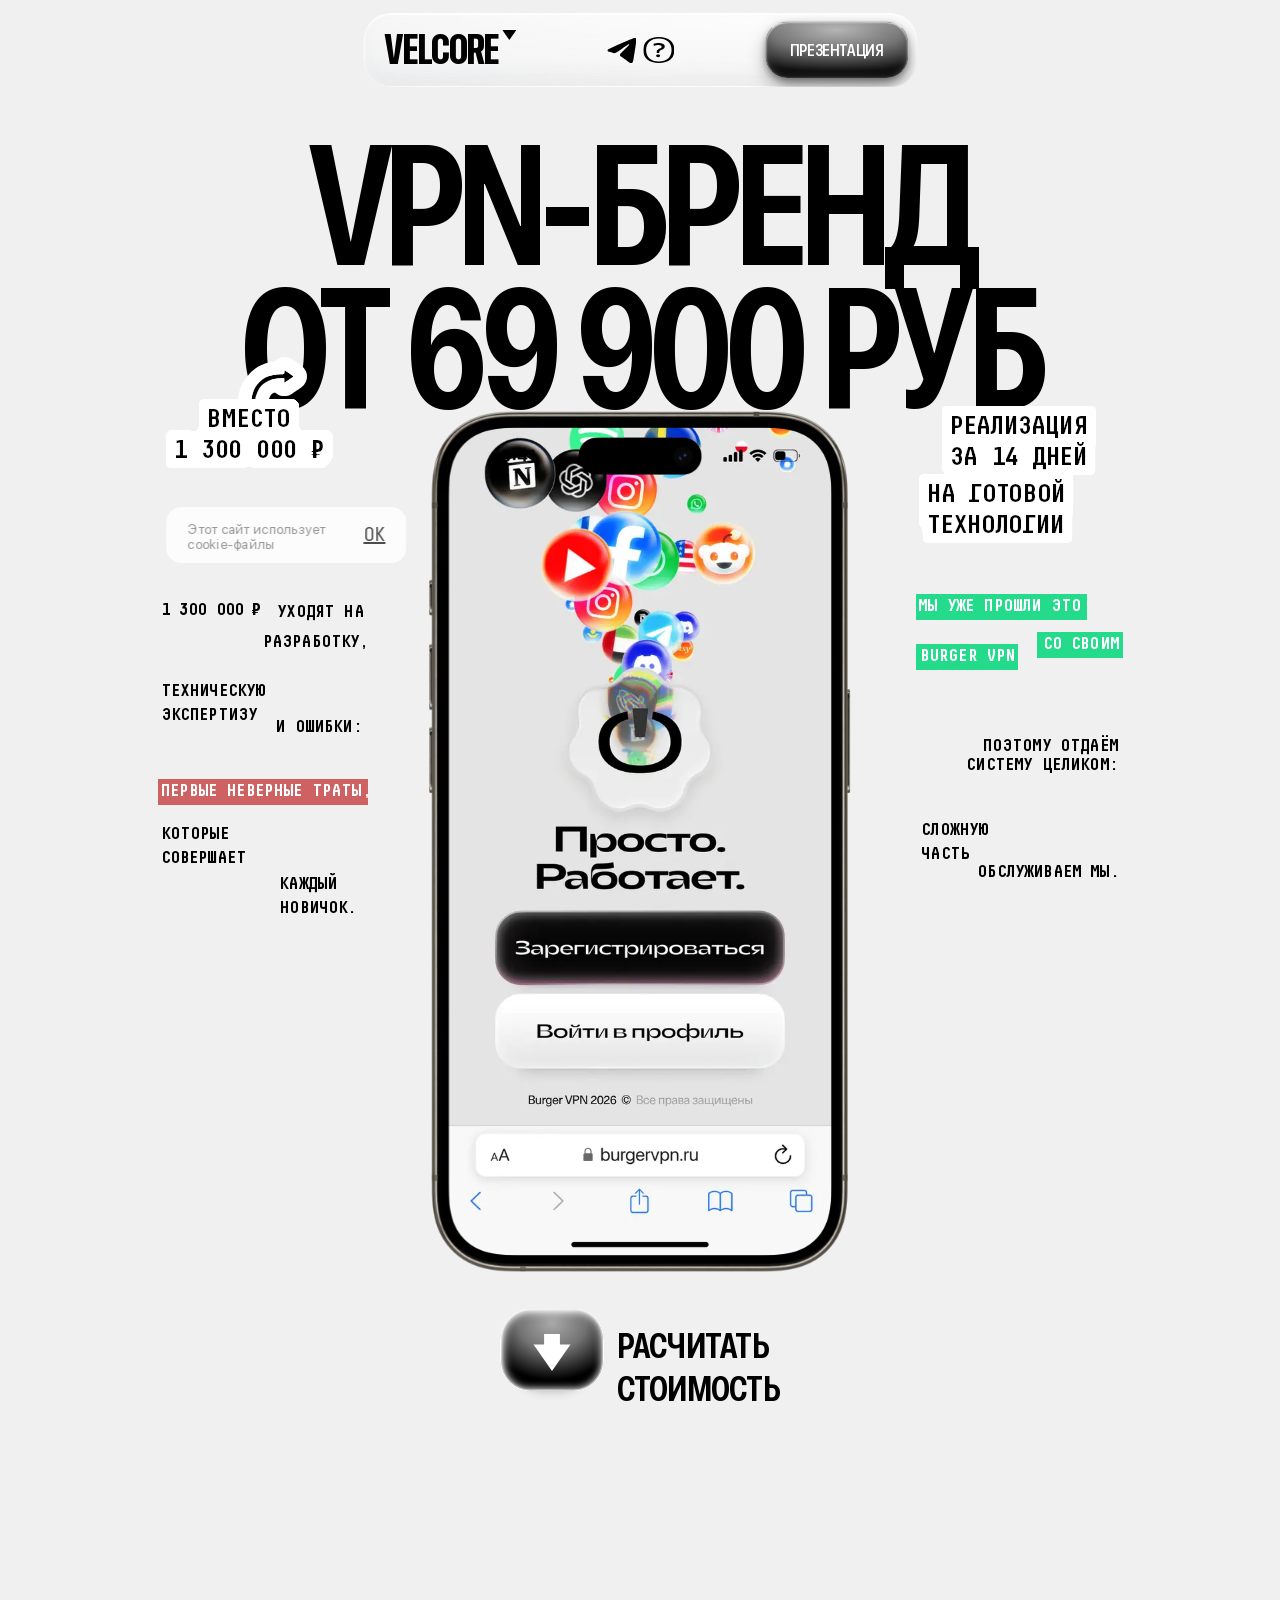
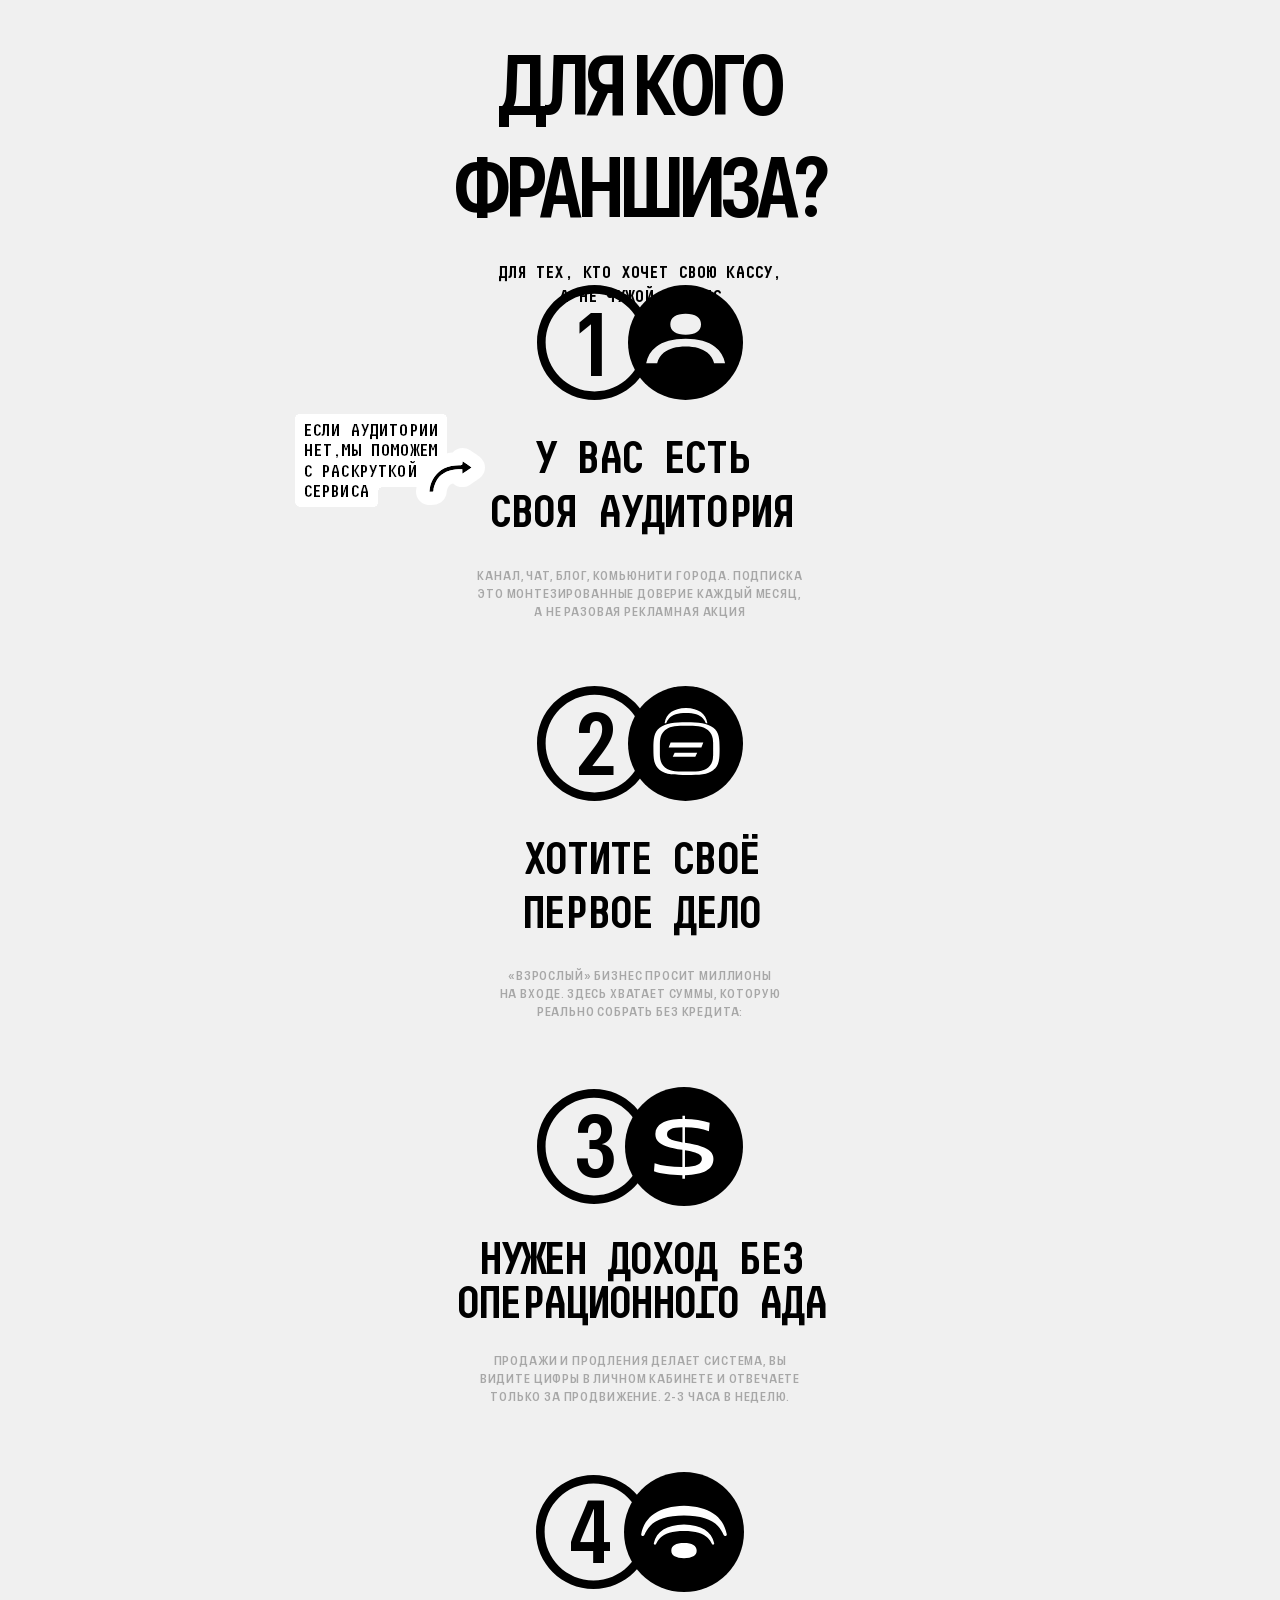
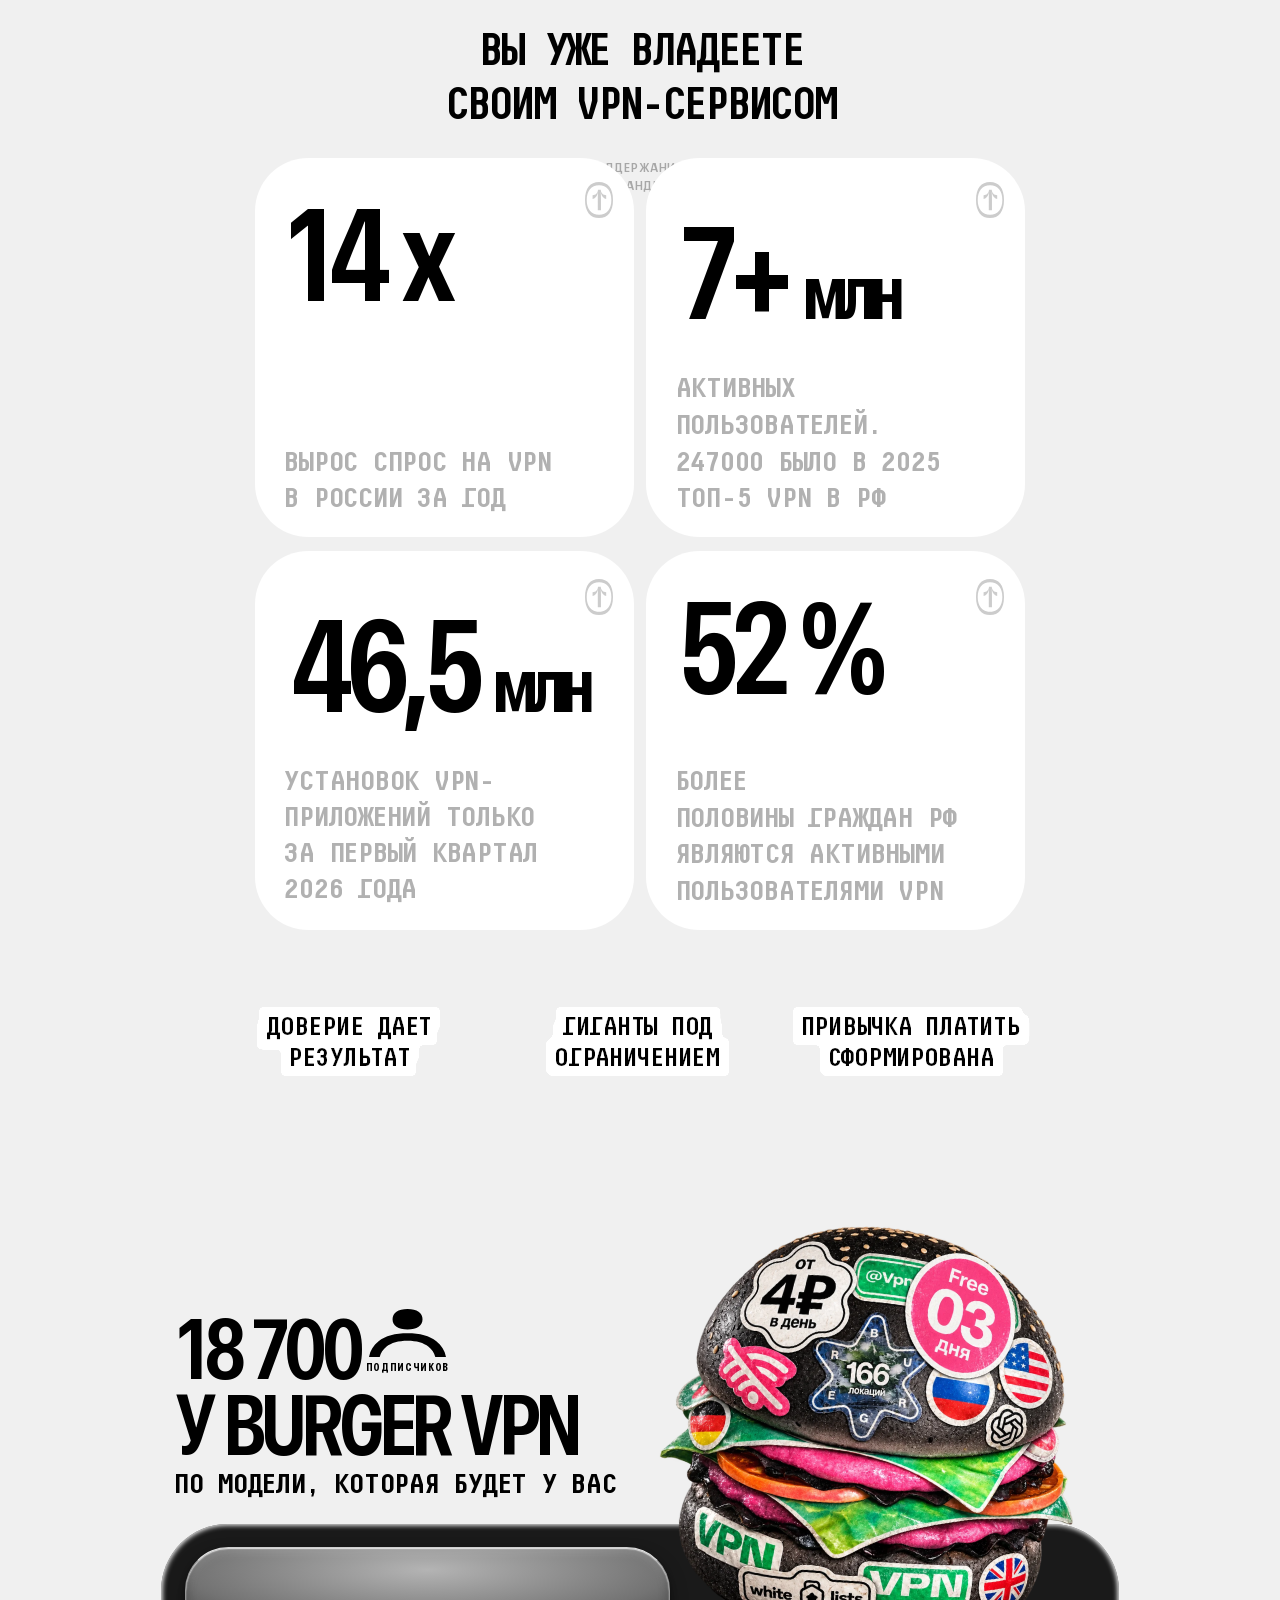
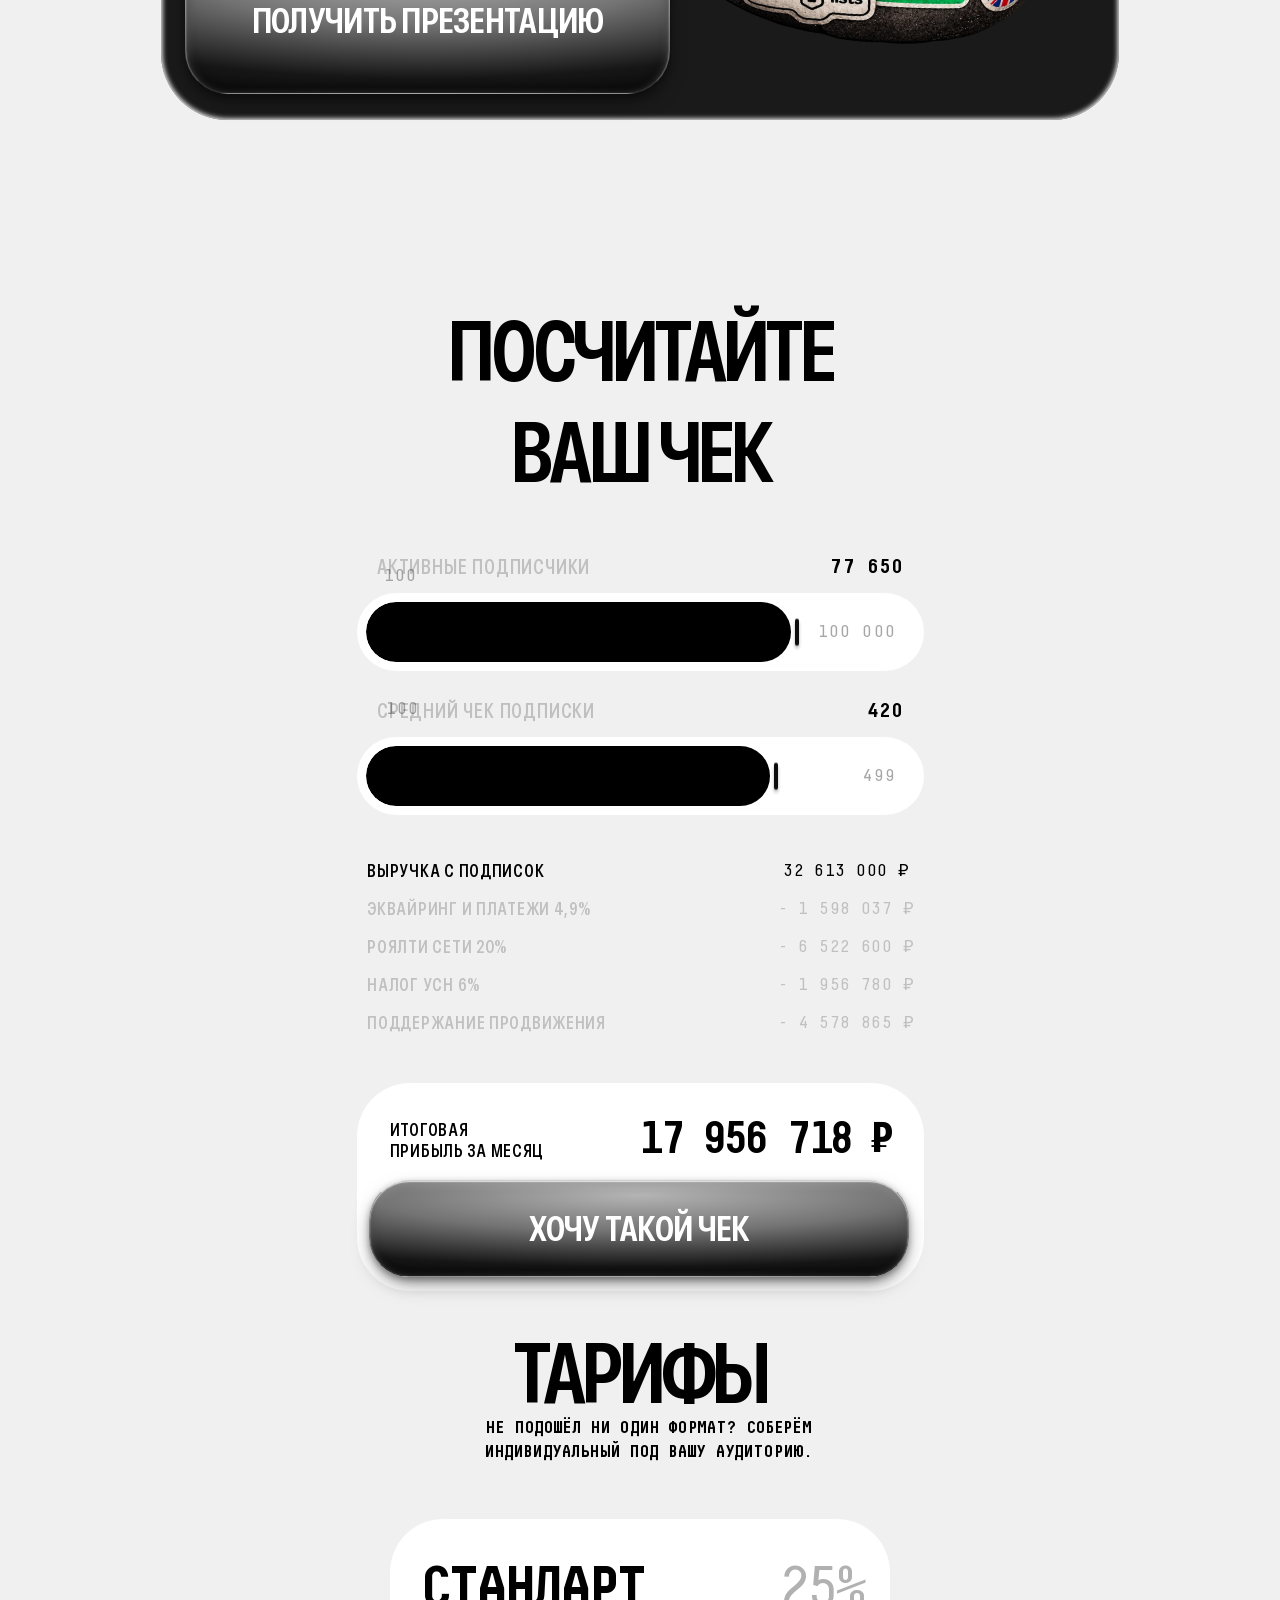
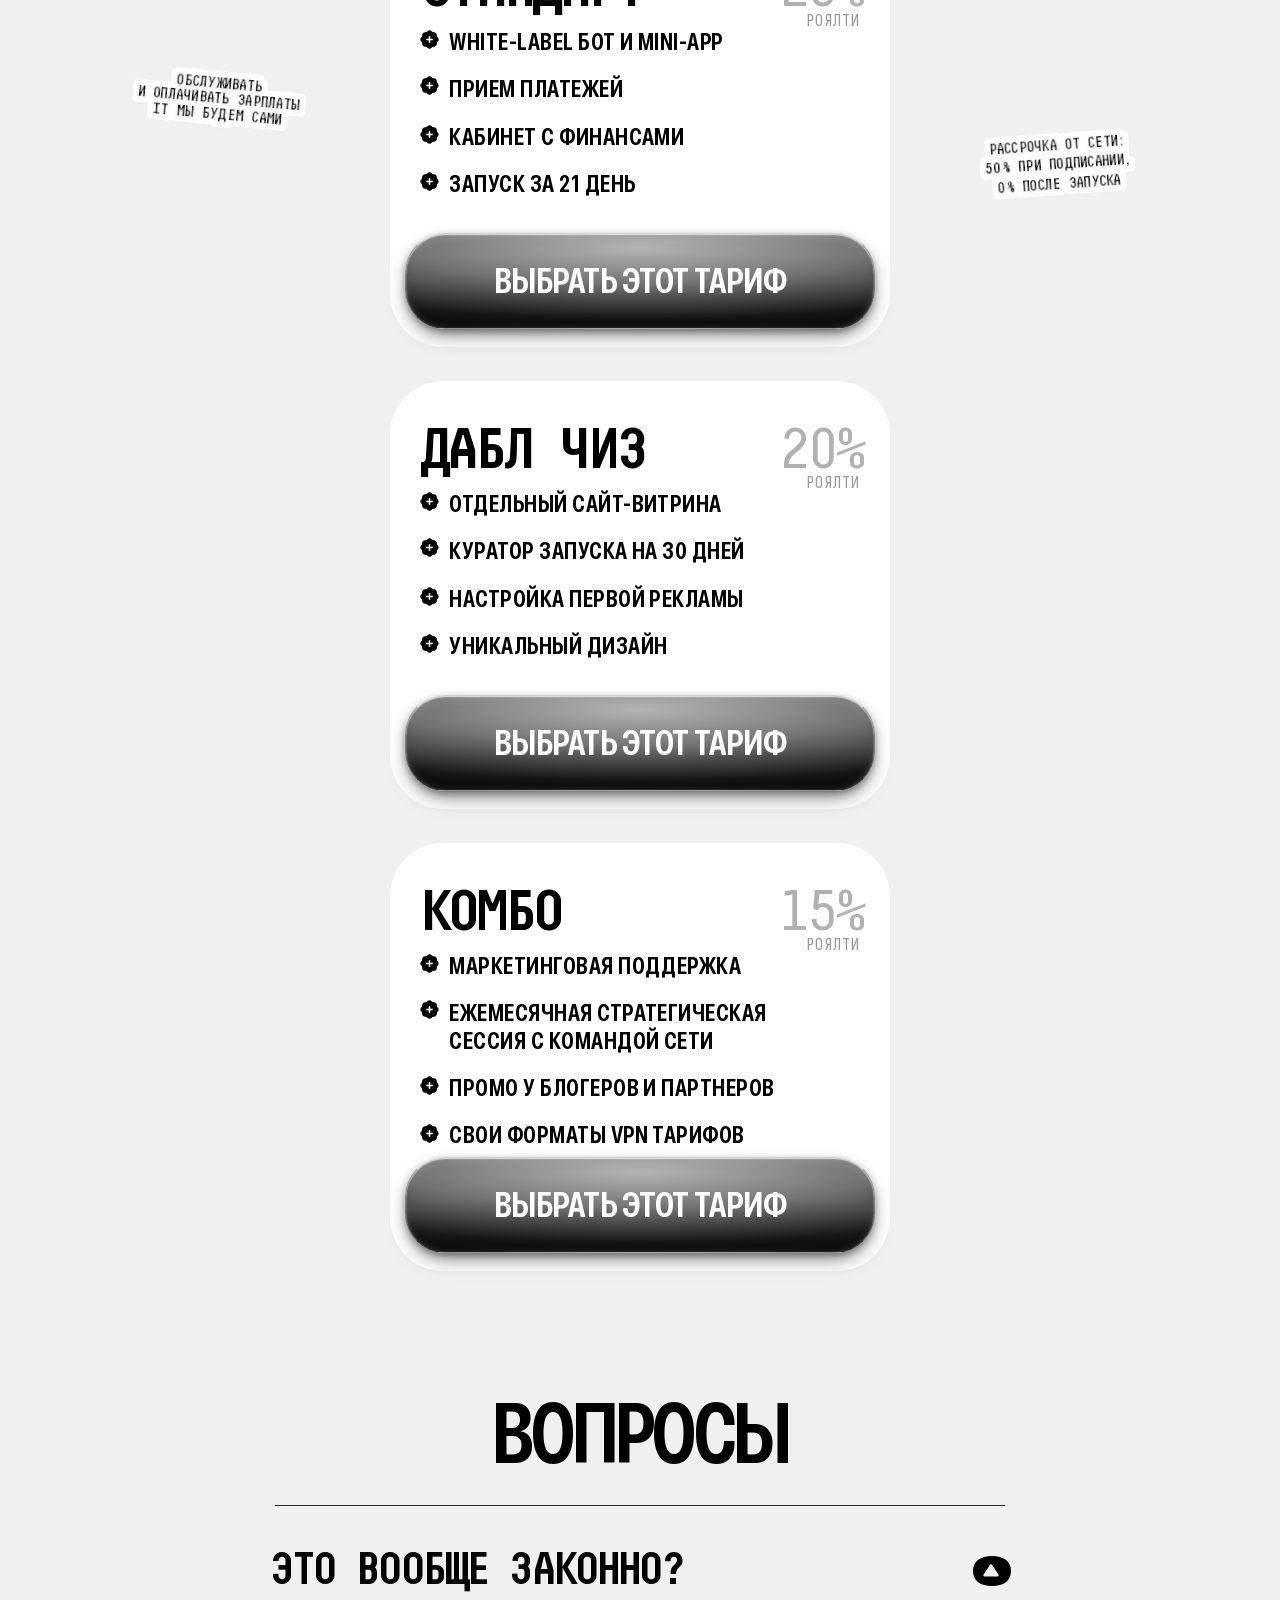
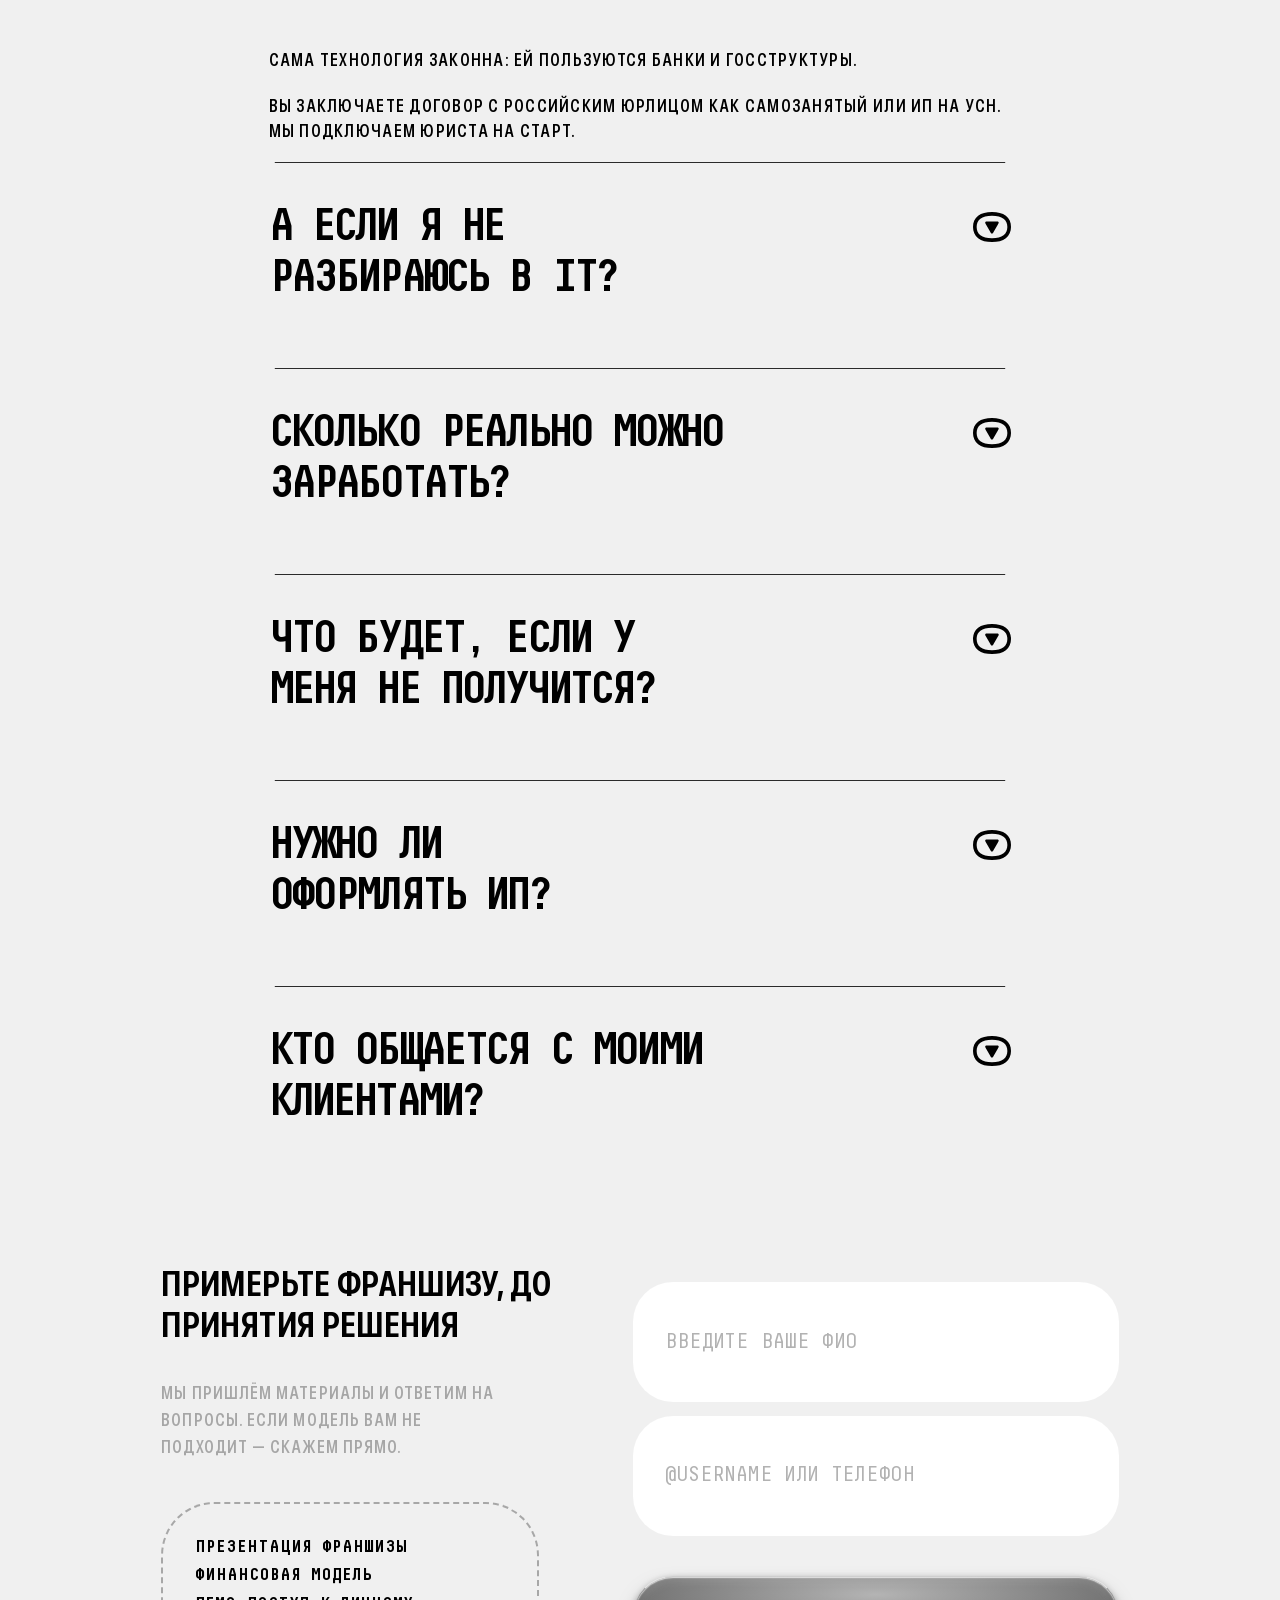
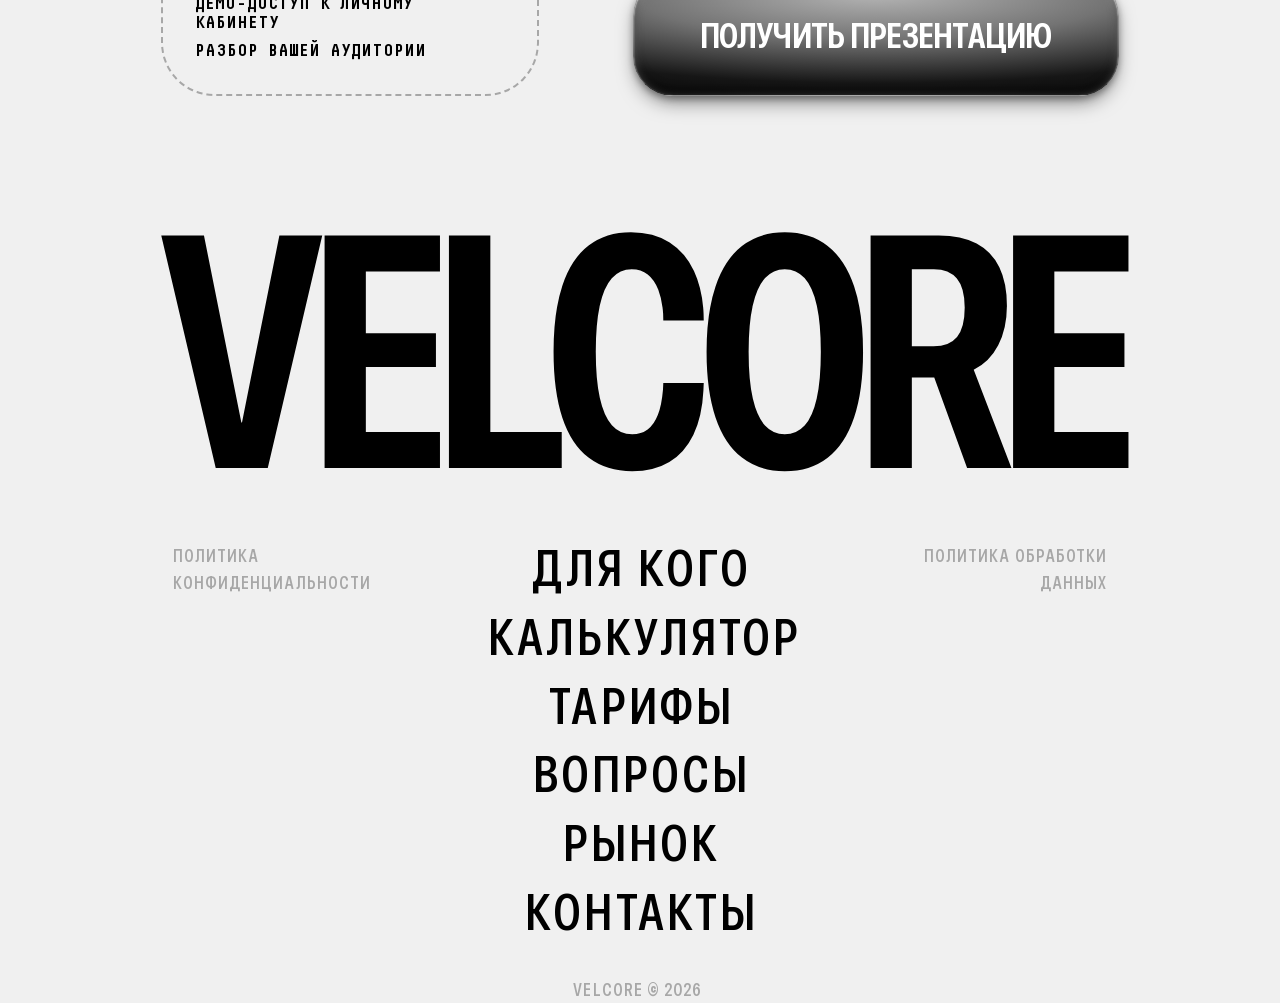
==== index.html @ 53a7eb15 "Fix text indentation and whitespace alignment across desktop and mobile FAQ answers" ====
<!DOCTYPE html>
<html lang="ru">

<head>
  <meta charset="UTF-8">
  <meta name="viewport" content="width=device-width, initial-scale=1.0">
  <script>
    (function () {
      function adjustViewport() {
        var w = window.screen.width;
        var meta = document.querySelector('meta[name="viewport"]');
        if (meta) {
          if (w < 768) {
            meta.setAttribute('content', 'width=440, user-scalable=no');
          } else {
            meta.setAttribute('content', 'width=device-width, initial-scale=1.0');
          }
        }
      }
      adjustViewport();
      window.addEventListener('orientationchange', adjustViewport);
    })();
  </script>
  <title>Velcore VPN — Франшиза готового VPN-бизнеса</title>
  <meta name="description"
    content="Запустите свой VPN-бренд за 14 дней от 69 900 руб. Готовая технология, бот, mini-app и поддержка.">

  <!-- Preload critical fonts for instant text display (no FOIT / layout shifts) -->
  <link rel="preload" href="font/DecimaMonoX-Bold.woff2" as="font" type="font/woff2" crossorigin>
  <link rel="preload" href="font/DecimaMonoX.woff2" as="font" type="font/woff2" crossorigin>
  <link rel="preload" href="font/SFPro-CondensedMedium.woff2" as="font" type="font/woff2" crossorigin>
  <link rel="preload" href="font/SFPro-CondensedBold.woff2" as="font" type="font/woff2" crossorigin>

  <!-- Preload hero animated mockup for instant render -->
  <link rel="preload" href="image/burger-vpn-mockup-mobile.webp" as="image" type="image/webp" media="(max-width: 768px)">
  <link rel="preload" href="image/burger-vpn-mockup.webp" as="image" type="image/webp" media="(min-width: 769px)">

  <link rel="stylesheet" href="css/style.css?v=14">
</head>

<body>
  <!-- SVG sticker outline filters for 20px / 12px rounded text outlines -->
  <svg width="0" height="0" style="position:absolute;width:0;height:0;overflow:hidden;pointer-events:none;"
    aria-hidden="true">
    <defs>
      <!-- Desktop 20px sticker outline -->
      <filter id="sticker-stroke-20" x="-50%" y="-50%" width="200%" height="200%">
        <feMorphology in="SourceAlpha" operator="dilate" radius="14" result="dilated" />
        <feGaussianBlur in="dilated" stdDeviation="4" result="blurred" />
        <feColorMatrix in="blurred" type="matrix" values="
          0 0 0 0 1
          0 0 0 0 1
          0 0 0 0 1
          0 0 0 40 -12" result="roundedWhite" />
        <feMerge>
          <feMergeNode in="roundedWhite" />
          <feMergeNode in="SourceGraphic" />
        </feMerge>
      </filter>
      <!-- Desktop 12px sticker outline (for installment/service texts) -->
      <filter id="sticker-stroke-12" x="-50%" y="-50%" width="200%" height="200%">
        <feMorphology in="SourceAlpha" operator="dilate" radius="8" result="dilated" />
        <feGaussianBlur in="dilated" stdDeviation="2.5" result="blurred" />
        <feColorMatrix in="blurred" type="matrix" values="
          0 0 0 0 1
          0 0 0 0 1
          0 0 0 0 1
          0 0 0 40 -12" result="roundedWhite" />
        <feMerge>
          <feMergeNode in="roundedWhite" />
          <feMergeNode in="SourceGraphic" />
        </feMerge>
      </filter>
      <!-- Mobile 5px sticker outline -->
      <filter id="sticker-stroke-mobile-sm" x="-50%" y="-50%" width="200%" height="200%">
        <feMorphology in="SourceAlpha" operator="dilate" radius="5" result="dilated" />
        <feGaussianBlur in="dilated" stdDeviation="1.5" result="blurred" />
        <feColorMatrix in="blurred" type="matrix" values="
          0 0 0 0 1
          0 0 0 0 1
          0 0 0 0 1
          0 0 0 40 -12" result="roundedWhite" />
        <feMerge>
          <feMergeNode in="roundedWhite" />
          <feMergeNode in="SourceGraphic" />
        </feMerge>
      </filter>
      <!-- Mobile 10px sticker outline -->
      <filter id="sticker-stroke-mobile-md" x="-50%" y="-50%" width="200%" height="200%">
        <feMorphology in="SourceAlpha" operator="dilate" radius="7" result="dilated" />
        <feGaussianBlur in="dilated" stdDeviation="2.2" result="blurred" />
        <feColorMatrix in="blurred" type="matrix" values="
          0 0 0 0 1
          0 0 0 0 1
          0 0 0 0 1
          0 0 0 40 -12" result="roundedWhite" />
        <feMerge>
          <feMergeNode in="roundedWhite" />
          <feMergeNode in="SourceGraphic" />
        </feMerge>
      </filter>
    </defs>
  </svg>

  <!-- ========================================================================= -->
  <!-- DESKTOP VIEWPORT (min-width: 769px)                                       -->
  <!-- ========================================================================= -->
  <div id="desktop-view" class="view-wrapper desktop-wrapper">
    <div class="scroll-container">
      <div id="0_1" class="Pixso-canvas-0_1">
        <div id="5_802" class="Pixso-frame-5_802">
          <div id="5_845" class="lead-section Pixso-group-5_845">
            <div id="5_798" class="lead-form-card Pixso-frame-5_798">
              <div id="5_797" class="Pixso-frame-5_797">
                <div class="frame-content-5_797">
                  <div id="5_794" class="Pixso-frame-5_794">
                    <div class="frame-content-5_794">
                      <p id="5_53" class="Pixso-paragraph-5_53">Примерьте франшизу, до принятия решения</p>
                      <p id="5_52" class="Pixso-paragraph-5_52">мы пришлём материалы и ответим на вопросы. если модель
                        вам не подходит — скажем прямо.</p>
                    </div>
                  </div>
                  <div id="5_796" class="stroke-wrapper-5_796">
                    <div class="Pixso-frame-5_796"></div>
                    <div class="stroke-5_796"></div>
                    <div class="Pixso-frame-5_796-content-layer">
                      <div class="frame-content-5_796">
                        <div id="5_795" class="Pixso-frame-5_795">
                          <div class="frame-content-5_795">
                            <p id="5_41" class="Pixso-paragraph-5_41">Презентация Франшизы</p>
                            <p id="5_42" class="Pixso-paragraph-5_42">Финансовая модель</p>
                            <p id="5_43" class="Pixso-paragraph-5_43">Демо-доступ к личному кабинету</p>
                            <p id="5_44" class="Pixso-paragraph-5_44">Разбор вашей аудитории</p>
                          </div>
                        </div>
                      </div>
                    </div>
                  </div>
                </div>
              </div>
              <div id="5_793" class="Pixso-frame-5_793">
                <div class="frame-content-5_793">
                  <div id="5_792" class="Pixso-frame-5_792">
                    <div class="frame-content-5_792">
                      <div id="5_790" class="form-input-container container-fio Pixso-frame-5_790">
                        <div class="frame-content-5_790">
                          <p id="5_51" class="Pixso-paragraph-5_51">Введите ваше ФИО</p>
                        </div>
                      </div>
                      <div id="5_791" class="form-input-container container-contact Pixso-frame-5_791">
                        <div class="frame-content-5_791">
                          <p id="5_50" class="Pixso-paragraph-5_50">@USERNAME ИЛИ ТЕЛЕФОН</p>
                        </div>
                      </div>
                    </div>
                  </div>
                  <div id="5_45" class="btn-lead-submit stroke-wrapper-5_45">
                    <div class="btn-primary Pixso-frame-5_45">
                      <div class="shadow-blend-unknown-4"></div>
                      <div class="shadow-blend-unknown-3"></div>
                      <div class="shadow-blend-unknown-2"></div>
                      <div class="shadow-blend-unknown-1"></div>
                      <div class="shadow-blend-unknown-0"></div>
                      <p id="5_46" class="btn-text Pixso-paragraph-5_46">Получить презентацию</p>
                    </div>
                    <div class="stroke-5_45"></div>
                  </div>
                </div>
              </div>
            </div>
          </div>
          <div id="5_846" class="site-footer Pixso-group-5_846">
            <div id="5_801" class="footer-content Pixso-frame-5_801">
              <div class="frame-content-5_801">
                <p id="5_65" class="Pixso-paragraph-5_65">Velcore</p>
                <div id="5_800" class="Pixso-frame-5_800">
                  <a href="privacy-policy.html" id="5_56" class="footer-policy-link Pixso-paragraph-5_56">Политика конфиденциальности</a>
                  <div id="5_799" class="Pixso-frame-5_799">
                    <div class="frame-content-5_799">
                      <p id="5_59" class="Pixso-paragraph-5_59">Для кого</p>
                      <p id="5_60" class="Pixso-paragraph-5_60">Калькулятор</p>
                      <p id="5_61" class="Pixso-paragraph-5_61">Тарифы</p>
                      <p id="5_62" class="Pixso-paragraph-5_62">Вопросы</p>
                      <p id="5_63" class="Pixso-paragraph-5_63">Рынок</p>
                      <p id="5_64" class="Pixso-paragraph-5_64">Контакты</p>
                    </div>
                  </div>
                  <a href="data-processing.html" id="5_57" class="footer-policy-link Pixso-paragraph-5_57">Политика обработки данных</a>
                </div>
                <p id="5_58" class="Pixso-paragraph-5_58">Velcore © 2026 </p>
              </div>
            </div>
          </div>
          <div id="5_835" class="hero-section Pixso-group-5_835">
            <div id="5_67" class="Pixso-group-5_67">
              <div id="5_68" class="Pixso-rectangle-5_68"></div>
              <div id="5_69" class="Pixso-group-5_69">
                <div id="5_71" class="Pixso-vector-5_71"></div>
              </div>
            </div>
            <div id="5_72" class="Pixso-rectangle-5_72"></div>
            <div id="5_73" class="hero-badge badge-price Pixso-text-5_73">
              <p id="5_73_0" class="Pixso-paragraph-5_73_0">
                <span id="5_73_0_1" class="Pixso-span-5_73_0_1">VPN-бренд</span>
              </p>
              <p id="5_73_1" class="Pixso-paragraph-5_73_1">
                <span id="5_73_1_1" class="Pixso-span-5_73_1_1">от 69 900 руб</span>
              </p>
            </div>
            <div id="5_74" class="hero-badge badge-timeline Pixso-text-5_74">
              <p id="5_74_0" class="Pixso-paragraph-5_74_0">
                <span id="5_74_0_1" class="Pixso-span-5_74_0_1">Реализация</span>
              </p>
              <p id="5_74_1" class="Pixso-paragraph-5_74_1">
                <span id="5_74_1_1" class="Pixso-span-5_74_1_1">за 14 дней</span>
              </p>
            </div>
            <div id="5_75" class="hero-badge badge-tech Pixso-text-5_75">
              <p id="5_75_0" class="Pixso-paragraph-5_75_0">
                <span id="5_75_0_1" class="Pixso-span-5_75_0_1">На готовой</span>
              </p>
              <p id="5_75_1" class="Pixso-paragraph-5_75_1">
                <span id="5_75_1_1" class="Pixso-span-5_75_1_1">технологии</span>
              </p>
            </div>
            <div id="5_79" class="btn-hero-scroll vector-wrapper-5_79">
              <div class="Pixso-vector-5_79"></div>
            </div>
            <div id="5_82" class="hero-calc-label Pixso-text-5_82">
              <p id="5_82_0" class="Pixso-paragraph-5_82_0">
                <span id="5_82_0_1" class="Pixso-span-5_82_0_1">Расчитать</span>
              </p>
              <p id="5_82_1" class="Pixso-paragraph-5_82_1">
                <span id="5_82_1_1" class="Pixso-span-5_82_1_1">стоимость</span>
              </p>
            </div>
            <p id="5_83" class="Pixso-paragraph-5_83">Уходят на</p>
            <p id="5_84" class="Pixso-paragraph-5_84">техническую экспертизу</p>
            <p id="5_85" class="Pixso-paragraph-5_85">сложную часть </p>
            <p id="5_86" class="Pixso-paragraph-5_86">обслуживаем мы.</p>
            <p id="5_87" class="Pixso-paragraph-5_87">и ошибки: </p>
            <div id="5_88" class="Pixso-text-5_88">
              <p id="5_88_0" class="Pixso-paragraph-5_88_0">
                <span id="5_88_0_1" class="Pixso-span-5_88_0_1">которые</span>
              </p>
              <p id="5_88_1" class="Pixso-paragraph-5_88_1">
                <span id="5_88_1_1" class="Pixso-span-5_88_1_1">совершает</span>
              </p>
            </div>
            <p id="5_89" class="Pixso-paragraph-5_89">каждый новичок.</p>
            <p id="5_90" class="Pixso-paragraph-5_90">1 300 000 ₽</p>
            <p id="5_91" class="Pixso-paragraph-5_91">поэтому отдаём систему целиком:</p>
            <p id="5_92" class="Pixso-paragraph-5_92">разработку,</p>
            <div id="5_93" class="Pixso-text-5_93">
              <p id="5_93_0" class="Pixso-paragraph-5_93_0">
                <span id="5_93_0_1" class="Pixso-span-5_93_0_1">Вместо </span>
              </p>
              <p id="5_93_1" class="Pixso-paragraph-5_93_1">
                <span id="5_93_1_1" class="Pixso-span-5_93_1_1">1 300 000 ₽</span>
              </p>
            </div>
            <div id="5_94" class="Pixso-vector-5_94"></div>
            <div id="5_768" class="Pixso-frame-5_768">
              <div class="frame-content-5_768">
                <p id="5_98" class="Pixso-paragraph-5_98">Мы уже прошли это</p>
              </div>
            </div>
            <div id="5_771" class="Pixso-frame-5_771">
              <div class="frame-content-5_771">
                <p id="5_99" class="Pixso-paragraph-5_99">со своим</p>
              </div>
            </div>
            <div id="5_769" class="Pixso-group-5_769">
              <div id="5_770" class="Pixso-frame-5_770">
                <div class="frame-content-5_770">
                  <p id="5_100" class="Pixso-paragraph-5_100">Burger VPN</p>
                </div>
              </div>
            </div>
            <div id="5_772" class="Pixso-frame-5_772">
              <div class="frame-content-5_772">
                <p id="5_102" class="Pixso-paragraph-5_102">первые неверные траты,</p>
              </div>
            </div>
            <div id="5_113" class="navbar desktop-navbar navbar-glass Pixso-group-5_113">
              <div id="5_114" class="navbar-glass-bg Pixso-rectangle-5_114">
                <div class="shadow-blend-5_114-0"></div>
              </div>
              <div id="5_115" class="navbar-menu Pixso-frame-5_115">
                <p id="5_116" class="navbar-link link-audience Pixso-paragraph-5_116">Для кого</p>
                <p id="5_117" class="navbar-link link-calculator Pixso-paragraph-5_117">Калькулятор</p>
                <p id="5_118" class="navbar-link link-tariffs Pixso-paragraph-5_118">Тарифы</p>
                <p id="5_119" class="navbar-link link-faq Pixso-paragraph-5_119">Вопросы</p>
                <p id="5_120" class="navbar-link link-market Pixso-paragraph-5_120">Рынок</p>
                <p id="5_121" class="navbar-link link-contacts Pixso-paragraph-5_121">Контакты</p>
              </div>
              <div id="5_122" class="navbar-brand-toggle Pixso-frame-5_122">
                <p id="5_123" class="navbar-brand-name Pixso-paragraph-5_123">Velcore</p>
                <div id="5_124" class="navbar-arrow-icon Pixso-vector-5_124"></div>
              </div>
              <div id="5_125" class="navbar-social-tg Pixso-vector-5_125"></div>
              <div id="5_126" class="navbar-help-icon Pixso-vector-5_126"></div>
              <div id="5_127" class="btn-navbar stroke-wrapper-5_127">
                <div class="btn-primary Pixso-frame-5_127">
                  <div class="shadow-blend-unknown-4"></div>
                  <div class="shadow-blend-unknown-3"></div>
                  <div class="shadow-blend-unknown-2"></div>
                  <div class="shadow-blend-unknown-1"></div>
                  <div class="shadow-blend-unknown-0"></div>
                  <p id="5_128" class="btn-text Pixso-paragraph-5_128">Презентация</p>
                </div>
                <div class="stroke-5_127"></div>
              </div>
            </div>
          </div>
          <div id="5_836" class="comparison-section Pixso-group-5_836">
            <div id="5_131" class="Pixso-frame-5_131">
              <div class="frame-content-5_131">
                <div id="5_132" class="Pixso-frame-5_132">
                  <div class="frame-content-5_132">
                    <div id="5_133" class="Pixso-group-5_133">
                      <div id="5_134" class="Pixso-group-5_134">
                        <p id="5_135" class="Pixso-paragraph-5_135">1</p>
                        <div id="5_136" class="Pixso-vector-5_136"></div>
                      </div>
                      <div id="5_137" class="Pixso-vector-5_137"></div>
                    </div>
                    <div id="5_140" class="Pixso-frame-5_140">
                      <div class="frame-content-5_140">
                        <div id="5_141" class="Pixso-text-5_141">
                          <p id="5_141_0" class="Pixso-paragraph-5_141_0">
                            <span id="5_141_0_1" class="Pixso-span-5_141_0_1">У вас есть</span>
                          </p>
                          <p id="5_141_1" class="Pixso-paragraph-5_141_1">
                            <span id="5_141_1_1" class="Pixso-span-5_141_1_1">своя аудитория</span>
                          </p>
                        </div>
                        <div id="5_142" class="Pixso-text-5_142">
                          <p id="5_142_0" class="Pixso-paragraph-5_142_0">
                            <span id="5_142_0_1" class="Pixso-span-5_142_0_1">Канал, чат, блог, комьюнити города.
                              Подписка это монтезированные доверие каждый месяц,</span>
                          </p>
                          <p id="5_142_1" class="Pixso-paragraph-5_142_1">
                            <span id="5_142_1_1" class="Pixso-span-5_142_1_1">а не разовая рекламная акция</span>
                          </p>
                        </div>
                      </div>
                    </div>
                  </div>
                </div>
                <div id="5_143" class="Pixso-frame-5_143">
                  <div class="frame-content-5_143">
                    <div id="5_144" class="Pixso-group-5_144">
                      <div id="5_145" class="Pixso-group-5_145">
                        <p id="5_146" class="Pixso-paragraph-5_146">2</p>
                        <div id="5_147" class="Pixso-vector-5_147"></div>
                      </div>
                      <div id="5_148" class="Pixso-vector-5_148"></div>
                    </div>
                    <div id="5_151" class="Pixso-frame-5_151">
                      <div class="frame-content-5_151">
                        <div id="5_152" class="Pixso-text-5_152">
                          <p id="5_152_0" class="Pixso-paragraph-5_152_0">
                            <span id="5_152_0_1" class="Pixso-span-5_152_0_1">Хотите своё</span>
                          </p>
                          <p id="5_152_1" class="Pixso-paragraph-5_152_1">
                            <span id="5_152_1_1" class="Pixso-span-5_152_1_1">первое дело</span>
                          </p>
                        </div>
                        <p id="5_153" class="Pixso-paragraph-5_153">«Взрослый» бизнес просит миллионы на входе. Здесь
                          хватает суммы, которую реально собрать без кредита:</p>
                      </div>
                    </div>
                  </div>
                </div>
                <div id="5_154" class="Pixso-frame-5_154">
                  <div class="frame-content-5_154">
                    <div id="5_155" class="Pixso-group-5_155">
                      <div id="5_156" class="Pixso-group-5_156">
                        <p id="5_157" class="Pixso-paragraph-5_157">3</p>
                        <div id="5_158" class="Pixso-vector-5_158"></div>
                      </div>
                      <div id="5_159" class="Pixso-vector-5_159"></div>
                    </div>
                    <div id="5_162" class="Pixso-frame-5_162">
                      <div class="frame-content-5_162">
                        <p id="5_163" class="Pixso-paragraph-5_163">Нужен доход без операционного ада</p>
                        <div id="5_164" class="Pixso-text-5_164">
                          <p id="5_164_0" class="Pixso-paragraph-5_164_0">
                            <span id="5_164_0_1" class="Pixso-span-5_164_0_1">Продажи и продления делает система,
                              вы</span>
                          </p>
                          <p id="5_164_1" class="Pixso-paragraph-5_164_1">
                            <span id="5_164_1_1" class="Pixso-span-5_164_1_1">видите цифры в личном кабинете и отвечаете
                              только за продвижение. 2-3 часа в неделю.</span>
                          </p>
                        </div>
                      </div>
                    </div>
                  </div>
                </div>
                <div id="5_165" class="Pixso-frame-5_165">
                  <div class="frame-content-5_165">
                    <div id="5_166" class="Pixso-group-5_166">
                      <div id="5_167" class="Pixso-group-5_167">
                        <p id="5_168" class="Pixso-paragraph-5_168">4</p>
                        <div id="5_169" class="Pixso-vector-5_169"></div>
                      </div>
                      <div id="5_170" class="Pixso-vector-5_170"></div>
                    </div>
                    <div id="5_173" class="Pixso-frame-5_173">
                      <div class="frame-content-5_173">
                        <div id="5_174" class="Pixso-text-5_174">
                          <p id="5_174_0" class="Pixso-paragraph-5_174_0">
                            <span id="5_174_0_1" class="Pixso-span-5_174_0_1">Вы уже владеете</span>
                          </p>
                          <p id="5_174_1" class="Pixso-paragraph-5_174_1">
                            <span id="5_174_1_1" class="Pixso-span-5_174_1_1">своим VPN-сервисом</span>
                          </p>
                        </div>
                        <div id="5_175" class="Pixso-text-5_175">
                          <p id="5_175_0" class="Pixso-paragraph-5_175_0">
                            <span id="5_175_0_1" class="Pixso-span-5_175_0_1">Но устали от поддержания
                              инраструктры</span>
                          </p>
                          <p id="5_175_1" class="Pixso-paragraph-5_175_1">
                            <span id="5_175_1_1" class="Pixso-span-5_175_1_1">внутри команды и сервиса</span>
                          </p>
                        </div>
                      </div>
                    </div>
                  </div>
                </div>
              </div>
            </div>
            <div id="5_176" class="Pixso-text-5_176">
              <p id="5_176_0" class="Pixso-paragraph-5_176_0">
                <span id="5_176_0_1" class="Pixso-span-5_176_0_1">Если аудитории </span>
              </p>
              <p id="5_176_1" class="Pixso-paragraph-5_176_1">
                <span id="5_176_1_1" class="Pixso-span-5_176_1_1">нет,мы поможем</span>
              </p>
              <p id="5_176_2" class="Pixso-paragraph-5_176_2">
                <span id="5_176_2_1" class="Pixso-span-5_176_2_1">с раскруткой</span>
              </p>
              <p id="5_176_3" class="Pixso-paragraph-5_176_3">
                <span id="5_176_3_1" class="Pixso-span-5_176_3_1">сервиса </span>
              </p>
            </div>
            <div id="5_177" class="Pixso-vector-5_177"></div>
            <div id="5_773" class="Pixso-frame-5_773">
              <div class="frame-content-5_773">
                <div id="5_179" class="Pixso-text-5_179">
                  <p id="5_179_0" class="Pixso-paragraph-5_179_0">
                    <span id="5_179_0_1" class="Pixso-span-5_179_0_1">Для кого</span>
                  </p>
                  <p id="5_179_1" class="Pixso-paragraph-5_179_1">
                    <span id="5_179_1_1" class="Pixso-span-5_179_1_1">Франшиза?</span>
                  </p>
                </div>
                <div id="5_178" class="Pixso-text-5_178">
                  <p id="5_178_0" class="Pixso-paragraph-5_178_0">
                    <span id="5_178_0_1" class="Pixso-span-5_178_0_1">Для тех, кто хочет свою кассу,</span>
                  </p>
                  <p id="5_178_1" class="Pixso-paragraph-5_178_1">
                    <span id="5_178_1_1" class="Pixso-span-5_178_1_1">а не чужой бизнес</span>
                  </p>
                </div>
              </div>
            </div>
          </div>
          <div id="5_837" class="audience-card card-audience-3 Pixso-group-5_837">
            <div id="5_181" class="Pixso-text-5_181">
              <p id="5_181_0" class="Pixso-paragraph-5_181_0">
                <span id="5_181_0_1" class="Pixso-span-5_181_0_1">Гиганты под</span>
              </p>
              <p id="5_181_1" class="Pixso-paragraph-5_181_1">
                <span id="5_181_1_1" class="Pixso-span-5_181_1_1">ограничением</span>
              </p>
            </div>
            <div id="5_182" class="Pixso-text-5_182">
              <p id="5_182_0" class="Pixso-paragraph-5_182_0">
                <span id="5_182_0_1" class="Pixso-span-5_182_0_1">Привычка платить</span>
              </p>
              <p id="5_182_1" class="Pixso-paragraph-5_182_1">
                <span id="5_182_1_1" class="Pixso-span-5_182_1_1">сформирована</span>
              </p>
            </div>
            <div id="5_183" class="Pixso-text-5_183">
              <p id="5_183_0" class="Pixso-paragraph-5_183_0">
                <span id="5_183_0_1" class="Pixso-span-5_183_0_1">Доверие дает</span>
              </p>
              <p id="5_183_1" class="Pixso-paragraph-5_183_1">
                <span id="5_183_1_1" class="Pixso-span-5_183_1_1">результат</span>
              </p>
            </div>
            <div id="5_184" class="Pixso-group-5_184">
              <div id="5_185" class="Pixso-rectangle-5_185"></div>
              <p id="5_186" class="Pixso-paragraph-5_186">52 %</p>
              <div id="5_187" class="Pixso-text-5_187">
                <p id="5_187_0" class="Pixso-paragraph-5_187_0">
                  <span id="5_187_0_1" class="Pixso-span-5_187_0_1">Более</span>
                </p>
                <p id="5_187_1" class="Pixso-paragraph-5_187_1">
                  <span id="5_187_1_1" class="Pixso-span-5_187_1_1">половины граждан РФ</span>
                </p>
                <p id="5_187_2" class="Pixso-paragraph-5_187_2">
                  <span id="5_187_2_1" class="Pixso-span-5_187_2_1">являются активными пользователями VPN</span>
                </p>
              </div>
              <div id="5_188" class="Pixso-vector-5_188"></div>
            </div>
            <div id="5_189" class="Pixso-group-5_189">
              <div id="5_190" class="Pixso-rectangle-5_190"></div>
              <div id="5_191" class="Pixso-text-5_191">
                <p id="5_191_0" class="Pixso-paragraph-5_191_0">
                  <span id="5_191_0_1" class="Pixso-span-5_191_0_1">46,5 </span><span id="5_191_0_2"
                    class="Pixso-span-5_191_0_2">млн</span>
                </p>
              </div>
              <p id="5_192" class="Pixso-paragraph-5_192">Установок VPN-приложений только за первый квартал 2026 года
              </p>
              <div id="5_193" class="Pixso-vector-5_193"></div>
            </div>
            <div id="5_194" class="Pixso-group-5_194">
              <div id="5_195" class="Pixso-rectangle-5_195"></div>
              <div id="5_196" class="Pixso-text-5_196">
                <p id="5_196_0" class="Pixso-paragraph-5_196_0">
                  <span id="5_196_0_1" class="Pixso-span-5_196_0_1">7+ </span><span id="5_196_0_2"
                    class="Pixso-span-5_196_0_2">млн</span>
                </p>
              </div>
              <div id="5_197" class="Pixso-text-5_197">
                <p id="5_197_0" class="Pixso-paragraph-5_197_0">
                  <span id="5_197_0_1" class="Pixso-span-5_197_0_1">Активных пользователей.</span>
                </p>
                <p id="5_197_1" class="Pixso-paragraph-5_197_1">
                  <span id="5_197_1_1" class="Pixso-span-5_197_1_1">247000 было в 2025 топ-5 VPN в РФ </span>
                </p>
              </div>
              <div id="5_198" class="Pixso-vector-5_198"></div>
            </div>
            <div id="5_199" class="Pixso-group-5_199">
              <div id="5_200" class="Pixso-rectangle-5_200"></div>
              <p id="5_201" class="Pixso-paragraph-5_201">14 х</p>
              <p id="5_202" class="Pixso-paragraph-5_202">вырос Спрос на VPN в России за год</p>
              <div id="5_203" class="Pixso-vector-5_203"></div>
            </div>
          </div>
          <div id="5_843" class="burger-showcase-section Pixso-group-5_843">
            <p id="5_206" class="Pixso-paragraph-5_206">18 700</p>
            <p id="5_207" class="Pixso-paragraph-5_207">у Burger VPN</p>
            <p id="5_208" class="Pixso-paragraph-5_208">По модели, которая будет у вас</p>
            <p id="5_209" class="Pixso-paragraph-5_209">подписчиков</p>
            <div id="5_774" class="Pixso-group-5_774">
              <div id="5_205" class="Pixso-rectangle-5_205">
                <div class="shadow-blend-5_205-0"></div>
              </div>
              <div id="5_211" class="btn-hero-pres stroke-wrapper-5_211">
                <div class="btn-primary Pixso-frame-5_211">
                  <div class="shadow-blend-unknown-4"></div>
                  <div class="shadow-blend-unknown-3"></div>
                  <div class="shadow-blend-unknown-2"></div>
                  <div class="shadow-blend-unknown-1"></div>
                  <div class="shadow-blend-unknown-0"></div>
                  <p id="5_212" class="btn-text Pixso-paragraph-5_212">Получить презентацию</p>
                </div>
                <div class="stroke-5_211"></div>
              </div>
              <div id="5_210" class="Pixso-rectangle-5_210"></div>
            </div>
            <div id="5_214" class="Pixso-vector-5_214"></div>
          </div>
          <div id="5_842" class="calc-section Pixso-group-5_842">
            <p id="5_238" class="Pixso-paragraph-5_238">100</p>
            <p id="5_242" class="Pixso-paragraph-5_242">100</p>
            <div id="5_789" class="calc-card-main Pixso-frame-5_789">
              <div class="frame-content-5_789">
                <div id="5_216" class="Pixso-text-5_216">
                  <p id="5_216_0" class="Pixso-paragraph-5_216_0">
                    <span id="5_216_0_1" class="Pixso-span-5_216_0_1">Посчитайте</span>
                  </p>
                  <p id="5_216_1" class="Pixso-paragraph-5_216_1">
                    <span id="5_216_1_1" class="Pixso-span-5_216_1_1">ваш чек</span>
                  </p>
                </div>
                <div id="5_785" class="tariff-card card-combo Pixso-frame-5_785">
                  <div class="frame-content-5_785">
                    <div id="5_783" class="Pixso-frame-5_783">
                      <div class="frame-content-5_783">
                        <div id="5_781" class="tariff-card card-double-cheese Pixso-frame-5_781">
                          <div class="frame-content-5_781">
                            <div id="5_775" class="Pixso-frame-5_775">
                              <div class="frame-content-5_775">
                                <p id="5_245" class="Pixso-paragraph-5_245">Активные подписчики</p>
                                <p id="5_246" class="Pixso-paragraph-5_246">77 650</p>
                              </div>
                            </div>
                            <div id="5_777" class="tariff-card card-standard Pixso-frame-5_777">
                              <div class="frame-content-5_777">
                                <div id="5_776" class="Pixso-frame-5_776">
                                  <div class="frame-content-5_776">
                                    <div id="5_239" class="calc-track slider-subscribers-track Pixso-frame-5_239">
                                      <div id="5_240" class="calc-fill slider-subscribers-fill Pixso-rectangle-5_240">
                                      </div>
                                      <div id="5_241" class="stroke-wrapper-5_241">
                                        <div class="Pixso-rectangle-5_241"></div>
                                        <div class="stroke-5_241"></div>
                                      </div>
                                    </div>
                                    <p id="5_243" class="Pixso-paragraph-5_243">100 000</p>
                                  </div>
                                </div>
                              </div>
                            </div>
                          </div>
                        </div>
                        <div id="5_782" class="Pixso-frame-5_782">
                          <div class="frame-content-5_782">
                            <div id="5_780" class="Pixso-frame-5_780">
                              <div class="frame-content-5_780">
                                <p id="5_247" class="Pixso-paragraph-5_247">Средний чек подписки</p>
                                <p id="5_248" class="Pixso-paragraph-5_248">420</p>
                              </div>
                            </div>
                            <div id="5_779" class="Pixso-frame-5_779">
                              <div class="frame-content-5_779">
                                <div id="5_778" class="Pixso-frame-5_778">
                                  <div id="5_235" class="calc-track slider-avgcheck-track Pixso-frame-5_235">
                                    <div id="5_236" class="calc-fill slider-avgcheck-fill Pixso-rectangle-5_236"></div>
                                    <div id="5_237" class="stroke-wrapper-5_237">
                                      <div class="Pixso-rectangle-5_237"></div>
                                      <div class="stroke-5_237"></div>
                                    </div>
                                  </div>
                                  <p id="5_244" class="Pixso-paragraph-5_244">499</p>
                                </div>
                              </div>
                            </div>
                          </div>
                        </div>
                      </div>
                    </div>
                    <div id="5_784" class="Pixso-frame-5_784">
                      <div class="frame-content-5_784">
                        <div id="5_221" class="Pixso-frame-5_221">
                          <div class="frame-content-5_221">
                            <p id="5_222" class="Pixso-paragraph-5_222">выручка с подписок</p>
                            <p id="5_223" class="Pixso-paragraph-5_223">Эквайринг и платежи 4,9%</p>
                            <p id="5_224" class="Pixso-paragraph-5_224">Роялти сети 20%</p>
                            <p id="5_225" class="Pixso-paragraph-5_225">Налог УСН 6%</p>
                            <p id="5_226" class="Pixso-paragraph-5_226">Поддержание продвижения</p>
                          </div>
                        </div>
                        <div id="5_227" class="Pixso-frame-5_227">
                          <p id="5_228" class="Pixso-paragraph-5_228">1 495 900 ₽</p>
                          <p id="5_229" class="Pixso-paragraph-5_229">- 73 255 ₽</p>
                          <p id="5_230" class="Pixso-paragraph-5_230">- 299 000 ₽</p>
                          <p id="5_231" class="Pixso-paragraph-5_231">- 89 700 ₽</p>
                          <p id="5_232" class="Pixso-paragraph-5_232">- 210 000 ₽</p>
                        </div>
                      </div>
                    </div>
                  </div>
                </div>
                <div id="5_788" class="faq-container Pixso-frame-5_788">
                  <div class="frame-content-5_788">
                    <div id="5_787" class="Pixso-frame-5_787">
                      <div class="frame-content-5_787">
                        <div id="5_786" class="Pixso-frame-5_786">
                          <div class="frame-content-5_786">
                            <div id="5_250" class="Pixso-text-5_250">
                              <p id="5_250_0" class="Pixso-paragraph-5_250_0">
                                <span id="5_250_0_1" class="Pixso-span-5_250_0_1">Итоговая</span>
                              </p>
                              <p id="5_250_1" class="Pixso-paragraph-5_250_1">
                                <span id="5_250_1_1" class="Pixso-span-5_250_1_1">прибыль за месяц</span>
                              </p>
                            </div>
                            <p id="5_249" class="Pixso-paragraph-5_249">115 226 ₽</p>
                          </div>
                        </div>
                        <div id="5_218" class="btn-calc-submit stroke-wrapper-5_218">
                          <div class="btn-primary Pixso-frame-5_218">
                            <div class="shadow-blend-unknown-4"></div>
                            <div class="shadow-blend-unknown-3"></div>
                            <div class="shadow-blend-unknown-2"></div>
                            <div class="shadow-blend-unknown-1"></div>
                            <div class="shadow-blend-unknown-0"></div>
                            <p id="5_219" class="btn-text Pixso-paragraph-5_219">Хочу такой чек</p>
                          </div>
                          <div class="stroke-5_218"></div>
                        </div>
                      </div>
                    </div>
                  </div>
                </div>
              </div>
            </div>
          </div>
          <div id="5_844" class="faq-section Pixso-group-5_844">
            <p id="5_406" class="Pixso-paragraph-5_406">Вопросы</p>
            <div id="5_395" class="faq-desktop-item Pixso-frame-5_395 active">
              <div class="frame-content-5_395">
                <div id="5_396" class="Pixso-frame-5_396">
                  <div class="frame-content-5_396">
                    <div id="5_397" class="Pixso-vector-5_397"></div>
                    <div id="5_398" class="faq-desktop-header Pixso-frame-5_398">
                      <p id="5_399" class="Pixso-paragraph-5_399">Это вообще законно?</p>
                      <div id="5_400" class="Pixso-vector-5_400"></div>
                    </div>
                  </div>
                </div>
                <div id="5_403" class="faq-answer-drawer Pixso-frame-5_403">
                  <p id="5_404" class="faq-answer-box Pixso-paragraph-5_404">Сама технология законна: ей пользуются банки и госструктуры.</p>
                  <div id="5_405" class="Pixso-text-5_405">
                    <p id="5_405_0" class="Pixso-paragraph-5_405_0">
                      <span id="5_405_0_1" class="Pixso-span-5_405_0_1">Вы заключаете договор с российским юрлицом как самозанятый или ИП на УСН. Мы подключаем юриста на старт.</span>
                    </p>
                  </div>
                </div>
              </div>
            </div>
            <div id="5_390" class="faq-desktop-item Pixso-frame-5_390">
              <div class="frame-content-5_390">
                <div id="5_391" class="Pixso-vector-5_391"></div>
                <div id="5_392" class="faq-desktop-header Pixso-frame-5_392">
                  <p id="5_393" class="Pixso-paragraph-5_393">А если я не разбираюсь в IT?</p>
                  <div id="5_394" class="Pixso-vector-5_394"></div>
                </div>
                <div class="faq-answer-drawer Pixso-frame-5_403">
                  <p class="faq-answer-box Pixso-paragraph-5_404">Вам не требуются технические знания.</p>
                  <div class="Pixso-text-5_405">
                    <p class="Pixso-paragraph-5_405_0">
                      <span class="Pixso-span-5_405_0_1">Протоколы VLESS/Shadowsocks, балансировку серверов, защиту от блокировок и постоянные обновления мобильных приложений полностью администрирует наш IT-отдел. Вы управляете только маркетингом.</span>
                    </p>
                  </div>
                </div>
              </div>
            </div>
            <div id="5_385" class="faq-desktop-item Pixso-frame-5_385">
              <div class="frame-content-5_385">
                <div id="5_386" class="Pixso-vector-5_386"></div>
                <div id="5_387" class="faq-desktop-header Pixso-frame-5_387">
                  <p id="5_388" class="Pixso-paragraph-5_388">Сколько реально можно заработать?</p>
                  <div id="5_389" class="Pixso-vector-5_389"></div>
                </div>
                <div class="faq-answer-drawer Pixso-frame-5_403">
                  <p class="faq-answer-box Pixso-paragraph-5_404">При 5 000 активных подписчиков чистая прибыль составляет от 800 000 ₽ в месяц.</p>
                  <div class="Pixso-text-5_405">
                    <p class="Pixso-paragraph-5_405_0">
                      <span class="Pixso-span-5_405_0_1">При среднем чеке 499 ₽ чистая прибыль франчайзи рассчитывается за вычетом всех комиссий, эквайринга и роялти. Всё зависит от объема и вовлеченности вашей аудитории.</span>
                    </p>
                  </div>
                </div>
              </div>
            </div>
            <div id="5_375" class="faq-desktop-item Pixso-frame-5_375">
              <div class="frame-content-5_375">
                <div id="5_376" class="Pixso-vector-5_376"></div>
                <div id="5_377" class="faq-desktop-header Pixso-frame-5_377">
                  <p id="5_378" class="Pixso-paragraph-5_378">Что будет, если у меня не получится?</p>
                  <div id="5_379" class="Pixso-vector-5_379"></div>
                </div>
                <div class="faq-answer-drawer Pixso-frame-5_403">
                  <p class="faq-answer-box Pixso-paragraph-5_404">Вы не несете капитальных затрат на закупку серверов и сложную разработку.</p>
                  <div class="Pixso-text-5_405">
                    <p class="Pixso-paragraph-5_405_0">
                      <span class="Pixso-span-5_405_0_1">Мы передаем вам проверенную бизнес-модель Burger VPN, даем готовые рекламные связки, проверенные креативы и выделенного куратора на этапе запуска.</span>
                    </p>
                  </div>
                </div>
              </div>
            </div>
            <div id="5_370" class="faq-desktop-item Pixso-frame-5_370">
              <div class="frame-content-5_370">
                <div id="5_371" class="Pixso-vector-5_371"></div>
                <div id="5_372" class="faq-desktop-header Pixso-frame-5_372">
                  <p id="5_373" class="Pixso-paragraph-5_373">Нужно ли оформлять ИП?</p>
                  <div id="5_374" class="Pixso-vector-5_374"></div>
                </div>
                <div class="faq-answer-drawer Pixso-frame-5_403">
                  <p class="faq-answer-box Pixso-paragraph-5_404">На этапе запуска достаточно зарегистрироваться в качестве самозанятого.</p>
                  <div class="Pixso-text-5_405">
                    <p class="Pixso-paragraph-5_405_0">
                      <span class="Pixso-span-5_405_0_1">При росте оборота свыше 2.4 млн ₽ в год вы сможете легко открыть ИП на УСН 6%. Наш штатный юрист бесплатно подготовит комплект договоров и поможет с настройкой.</span>
                    </p>
                  </div>
                </div>
              </div>
            </div>
            <div id="5_365" class="faq-desktop-item Pixso-frame-5_365">
              <div class="frame-content-5_365">
                <div id="5_366" class="Pixso-vector-5_366"></div>
                <div id="5_367" class="faq-desktop-header Pixso-frame-5_367">
                  <p id="5_368" class="Pixso-paragraph-5_368">Кто общается с моими клиентами?</p>
                  <div id="5_369" class="Pixso-vector-5_369"></div>
                </div>
                <div class="faq-answer-drawer Pixso-frame-5_403">
                  <p class="faq-answer-box Pixso-paragraph-5_404">Техническая поддержка первого уровня полностью автоматизирована через бота.</p>
                  <div class="Pixso-text-5_405">
                    <p class="Pixso-paragraph-5_405_0">
                      <span class="Pixso-span-5_405_0_1">Бот мгновенно отвечает на 95% частых вопросов (настройка профилей, ключи, продление подписки). Сложные технические инциденты и мониторинг серверов 24/7 ведет инженерная команда сети Velcore. Вам не нужно нанимать саппорт.</span>
                    </p>
                  </div>
                </div>
              </div>
            </div>
          </div>
          <div id="5_841" class="tariffs-section Pixso-group-5_841">
            <div id="4_117" class="Pixso-frame-4_117">
              <p id="4_118" class="Pixso-paragraph-4_118">Комбо</p>
              <div id="4_119" class="Pixso-frame-4_119">
                <div id="4_120" class="Pixso-frame-4_120">
                  <div id="4_121" class="Pixso-frame-4_121">
                    <div id="4_122" class="vector-wrapper-4_122">
                      <div id="4_122" class="Pixso-vector-4_122"></div>
                    </div>
                  </div>
                  <p id="4_125" class="Pixso-paragraph-4_125">Маркетинговая поддержка</p>
                </div>
                <div id="4_126" class="Pixso-frame-4_126">
                  <div id="4_127" class="Pixso-frame-4_127">
                    <div id="4_128" class="vector-wrapper-4_128">
                      <div id="4_128" class="Pixso-vector-4_128"></div>
                    </div>
                  </div>
                  <p id="4_131" class="Pixso-paragraph-4_131">Ежемесячная стратегическая сессия с командой сети</p>
                </div>
                <div id="4_132" class="Pixso-frame-4_132">
                  <div class="frame-content-4_132">
                    <div id="4_133" class="Pixso-frame-4_133">
                      <div id="4_134" class="vector-wrapper-4_134">
                        <div id="4_134" class="Pixso-vector-4_134"></div>
                      </div>
                    </div>
                    <p id="4_137" class="Pixso-paragraph-4_137">Промо у блогеров и партнеров</p>
                  </div>
                </div>
                <div id="4_138" class="Pixso-frame-4_138">
                  <div id="4_139" class="Pixso-frame-4_139">
                    <div id="4_140" class="vector-wrapper-4_140">
                      <div id="4_140" class="Pixso-vector-4_140"></div>
                    </div>
                  </div>
                  <p id="4_143" class="Pixso-paragraph-4_143">Свои форматы VPN тарифов</p>
                </div>
              </div>
              <div id="4_144" class="btn-tariff stroke-wrapper-4_144">
                <div class="btn-primary Pixso-frame-4_144">
                  <div class="shadow-blend-unknown-4"></div>
                  <div class="shadow-blend-unknown-3"></div>
                  <div class="shadow-blend-unknown-2"></div>
                  <div class="shadow-blend-unknown-1"></div>
                  <div class="shadow-blend-unknown-0"></div>
                  <p id="4_145" class="btn-text Pixso-paragraph-4_145">Выбрать этот тариф</p>
                </div>
                <div class="stroke-4_144"></div>
              </div>
              <p id="4_147" class="Pixso-paragraph-4_147">15%</p>
              <p id="4_148" class="Pixso-paragraph-4_148">Роялти</p>
            </div>
            <div id="4_149" class="Pixso-frame-4_149">
              <p id="4_150" class="Pixso-paragraph-4_150">Стандарт</p>
              <p id="4_151" class="Pixso-paragraph-4_151">25%</p>
              <div id="4_152" class="Pixso-frame-4_152">
                <div id="4_153" class="Pixso-frame-4_153">
                  <div id="4_154" class="Pixso-frame-4_154">
                    <div id="4_155" class="vector-wrapper-4_155">
                      <div id="4_155" class="Pixso-vector-4_155"></div>
                    </div>
                  </div>
                  <p id="4_158" class="Pixso-paragraph-4_158">White-label бот и mini-app</p>
                </div>
                <div id="4_159" class="Pixso-frame-4_159">
                  <div id="4_160" class="Pixso-frame-4_160">
                    <div id="4_161" class="vector-wrapper-4_161">
                      <div id="4_161" class="Pixso-vector-4_161"></div>
                    </div>
                  </div>
                  <p id="4_164" class="Pixso-paragraph-4_164">Прием платежей</p>
                </div>
                <div id="4_165" class="Pixso-frame-4_165">
                  <div class="frame-content-4_165">
                    <div id="4_166" class="Pixso-frame-4_166">
                      <div id="4_167" class="vector-wrapper-4_167">
                        <div id="4_167" class="Pixso-vector-4_167"></div>
                      </div>
                    </div>
                    <p id="4_170" class="Pixso-paragraph-4_170">Кабинет с финансами</p>
                  </div>
                </div>
                <div id="4_171" class="Pixso-frame-4_171">
                  <div id="4_172" class="Pixso-frame-4_172">
                    <div id="4_173" class="vector-wrapper-4_173">
                      <div id="4_173" class="Pixso-vector-4_173"></div>
                    </div>
                  </div>
                  <p id="4_176" class="Pixso-paragraph-4_176">Запуск за 21 день</p>
                </div>
              </div>
              <div id="4_177" class="btn-tariff stroke-wrapper-4_177">
                <div class="btn-primary Pixso-frame-4_177">
                  <div class="shadow-blend-unknown-4"></div>
                  <div class="shadow-blend-unknown-3"></div>
                  <div class="shadow-blend-unknown-2"></div>
                  <div class="shadow-blend-unknown-1"></div>
                  <div class="shadow-blend-unknown-0"></div>
                  <p id="4_178" class="btn-text Pixso-paragraph-4_178">Выбрать этот тариф</p>
                </div>
                <div class="stroke-4_177"></div>
              </div>
              <p id="4_180" class="Pixso-paragraph-4_180">Роялти</p>
            </div>
            <div id="4_181" class="Pixso-frame-4_181">
              <p id="4_182" class="Pixso-paragraph-4_182">Дабл ЧИз</p>
              <div id="4_183" class="Pixso-frame-4_183">
                <div id="4_184" class="Pixso-frame-4_184">
                  <div id="4_185" class="Pixso-frame-4_185">
                    <div id="4_186" class="vector-wrapper-4_186">
                      <div id="4_186" class="Pixso-vector-4_186"></div>
                    </div>
                  </div>
                  <p id="4_189" class="Pixso-paragraph-4_189">Отдельный сайт-витрина</p>
                </div>
                <div id="4_190" class="Pixso-frame-4_190">
                  <div id="4_191" class="Pixso-frame-4_191">
                    <div id="4_192" class="vector-wrapper-4_192">
                      <div id="4_192" class="Pixso-vector-4_192"></div>
                    </div>
                  </div>
                  <p id="4_195" class="Pixso-paragraph-4_195">Куратор запуска на 30 дней</p>
                </div>
                <div id="4_196" class="Pixso-frame-4_196">
                  <div class="frame-content-4_196">
                    <div id="4_197" class="Pixso-frame-4_197">
                      <div id="4_198" class="vector-wrapper-4_198">
                        <div id="4_198" class="Pixso-vector-4_198"></div>
                      </div>
                    </div>
                    <p id="4_201" class="Pixso-paragraph-4_201">Настройка первой рекламы</p>
                  </div>
                </div>
                <div id="4_202" class="Pixso-frame-4_202">
                  <div id="4_203" class="Pixso-frame-4_203">
                    <div id="4_204" class="vector-wrapper-4_204">
                      <div id="4_204" class="Pixso-vector-4_204"></div>
                    </div>
                  </div>
                  <p id="4_207" class="Pixso-paragraph-4_207">Уникальный дизайн</p>
                </div>
              </div>
              <div id="4_208" class="btn-tariff stroke-wrapper-4_208">
                <div class="btn-primary Pixso-frame-4_208">
                  <div class="shadow-blend-unknown-4"></div>
                  <div class="shadow-blend-unknown-3"></div>
                  <div class="shadow-blend-unknown-2"></div>
                  <div class="shadow-blend-unknown-1"></div>
                  <div class="shadow-blend-unknown-0"></div>
                  <p id="4_209" class="btn-text Pixso-paragraph-4_209">Выбрать этот тариф</p>
                </div>
                <div class="stroke-4_208"></div>
              </div>
              <p id="4_211" class="Pixso-paragraph-4_211">20%</p>
              <p id="4_212" class="Pixso-paragraph-4_212">Роялти</p>
            </div>
            <p id="4_213" class="Pixso-paragraph-4_213">Тарифы</p>
            <div id="4_214" class="Pixso-text-4_214">
              <p id="4_214_0" class="Pixso-paragraph-4_214_0">
                <span id="4_214_0_1" class="Pixso-span-4_214_0_1">Не подошёл ни один формат? Соберём</span>
              </p>
              <p id="4_214_1" class="Pixso-paragraph-4_214_1">
                <span id="4_214_1_1" class="Pixso-span-4_214_1_1">индивидуальный под вашу аудиторию.</span>
              </p>
            </div>
            <div id="4_215" class="Pixso-text-4_215">
              <p id="4_215_0" class="Pixso-paragraph-4_215_0">
                <span id="4_215_0_1" class="Pixso-span-4_215_0_1">Рассрочка от сети:</span>
              </p>
              <p id="4_215_1" class="Pixso-paragraph-4_215_1">
                <span id="4_215_1_1" class="Pixso-span-4_215_1_1">50% при подписании, </span>
              </p>
              <p id="4_215_2" class="Pixso-paragraph-4_215_2">
                <span id="4_215_2_1" class="Pixso-span-4_215_2_1">0% после запуска</span>
              </p>
            </div>
            <div id="4_216" class="Pixso-text-4_216">
              <p id="4_216_0" class="Pixso-paragraph-4_216_0">
                <span id="4_216_0_1" class="Pixso-span-4_216_0_1">Обслуживать</span>
              </p>
              <p id="4_216_1" class="Pixso-paragraph-4_216_1">
                <span id="4_216_1_1" class="Pixso-span-4_216_1_1">и оплачивать зарплаты</span>
              </p>
              <p id="4_216_2" class="Pixso-paragraph-4_216_2">
                <span id="4_216_2_1" class="Pixso-span-4_216_2_1">IT мы будем сами</span>
              </p>
            </div>
          </div>
          <div id="12_1" class="cookie-banner Pixso-frame-12_1">
            <div id="12_2" class="Pixso-text-12_2">
              <p id="12_2_0" class="Pixso-paragraph-12_2_0">
                <span id="12_2_0_1" class="Pixso-span-12_2_0_1">Этот сайт использует</span>
              </p>
              <p id="12_2_1" class="Pixso-paragraph-12_2_1">
                <span id="12_2_1_1" class="Pixso-span-12_2_1_1">cookie-файлы</span>
              </p>
            </div>
            <p id="12_3" class="cookie-btn Pixso-paragraph-12_3">ОК</p>
          </div>
        </div>
      </div>
    </div>
  </div>

  <!-- ========================================================================= -->
  <!-- MOBILE VIEWPORT (max-width: 768px)                                        -->
  <!-- ========================================================================= -->
  <div id="mobile-view" class="view-wrapper mobile-wrapper">
    <div class="scroll-container">
      <div id="0_1_mob" class="Pixso-canvas-0_1">
        <div id="4_221" class="Pixso-frame-4_221">
          <div id="5_854" class="hero-section Pixso-group-5_854">
            <div id="5_408" class="hero-badge badge-price Pixso-text-5_408">
              <p id="5_408_0" class="Pixso-paragraph-5_408_0">
                <span id="5_408_0_1" class="Pixso-span-5_408_0_1">VPN-бренд</span>
              </p>
              <p id="5_408_1" class="Pixso-paragraph-5_408_1">
                <span id="5_408_1_1" class="Pixso-span-5_408_1_1">от 69 900 руб</span>
              </p>
            </div>
            <div id="5_409" class="Pixso-group-5_409">
              <div id="5_410" class="Pixso-rectangle-5_410"></div>
              <div id="5_411" class="Pixso-group-5_411">
                <div id="5_413" class="Pixso-vector-5_413"></div>
              </div>
            </div>
            <div id="5_414" class="btn-hero-scroll stroke-wrapper-5_414">
              <div class="btn-primary Pixso-frame-5_414">
                <div class="shadow-blend-unknown-4"></div>
                <div class="shadow-blend-unknown-3"></div>
                <div class="shadow-blend-unknown-2"></div>
                <div class="shadow-blend-unknown-1"></div>
                <div class="shadow-blend-unknown-0"></div>
                <div id="5_415" class="Pixso-vector-5_415"></div>
                <div id="5_416" class="Pixso-rectangle-5_416">
                  <div class="shadow-blend-5_416-0"></div>
                </div>
              </div>
              <div class="stroke-5_414"></div>
            </div>
            <div id="5_417" class="Pixso-text-5_417">
              <p id="5_417_0" class="Pixso-paragraph-5_417_0">
                <span id="5_417_0_1" class="Pixso-span-5_417_0_1">Расчитать</span>
              </p>
              <p id="5_417_1" class="Pixso-paragraph-5_417_1">
                <span id="5_417_1_1" class="Pixso-span-5_417_1_1">стоимость</span>
              </p>
            </div>
            <div id="5_418" class="Pixso-text-5_418">
              <p id="5_418_0" class="Pixso-paragraph-5_418_0">
                <span id="5_418_0_1" class="Pixso-span-5_418_0_1">Вместо</span>
              </p>
              <p id="5_418_1" class="Pixso-paragraph-5_418_1">
                <span id="5_418_1_1" class="Pixso-span-5_418_1_1">1 300 000 ₽</span>
              </p>
            </div>
            <div id="5_419" class="Pixso-vector-5_419"></div>
            <div id="5_420" class="cookie-banner Pixso-frame-5_420">
              <div id="5_421" class="Pixso-text-5_421">
                <p id="5_421_0" class="Pixso-paragraph-5_421_0">
                  <span id="5_421_0_1" class="Pixso-span-5_421_0_1">Этот сайт использует</span>
                </p>
                <p id="5_421_1" class="Pixso-paragraph-5_421_1">
                  <span id="5_421_1_1" class="Pixso-span-5_421_1_1">cookie-файлы</span>
                </p>
              </div>
              <p id="5_422" class="cookie-btn Pixso-paragraph-5_422">ОК</p>
            </div>
            <p id="5_423" class="Pixso-paragraph-5_423">Уходят на</p>
            <p id="5_424" class="Pixso-paragraph-5_424">Разработку</p>
            <p id="5_425" class="Pixso-paragraph-5_425">техническую экспертизу</p>
            <p id="5_426" class="Pixso-paragraph-5_426">и ошибки: </p>
            <p id="5_427" class="Pixso-paragraph-5_427">которые</p>
            <p id="5_428" class="Pixso-paragraph-5_428">совершает</p>
            <div id="5_429" class="Pixso-text-5_429">
              <p id="5_429_0" class="Pixso-paragraph-5_429_0">
                <span id="5_429_0_1" class="Pixso-span-5_429_0_1">каждый</span>
              </p>
              <p id="5_429_1" class="Pixso-paragraph-5_429_1">
                <span id="5_429_1_1" class="Pixso-span-5_429_1_1">новичок.</span>
              </p>
            </div>
            <p id="5_430" class="Pixso-paragraph-5_430">1 300 000 ₽</p>
            <div id="5_812" class="comparison-card card-wasted-cost Pixso-frame-5_812">
              <div class="frame-content-5_812">
                <div id="5_811" class="Pixso-group-5_811">
                  <div id="5_434" class="Pixso-rectangle-5_434"></div>
                  <div id="5_435" class="Pixso-rectangle-5_435"></div>
                </div>
                <div id="5_436" class="Pixso-text-5_436">
                  <p id="5_436_0" class="Pixso-paragraph-5_436_0">
                    <span id="5_436_0_1" class="Pixso-span-5_436_0_1">первые</span>
                  </p>
                  <p id="5_436_1" class="Pixso-paragraph-5_436_1">
                    <span id="5_436_1_1" class="Pixso-span-5_436_1_1">неверные траты,</span>
                  </p>
                </div>
              </div>
            </div>
            <div id="5_807" class="comparison-card card-experience Pixso-frame-5_807">
              <div class="frame-content-5_807">
                <div id="5_806" class="Pixso-frame-5_806">
                  <div class="frame-content-5_806">
                    <div id="5_803" class="Pixso-frame-5_803">
                      <div class="frame-content-5_803">
                        <p id="5_437" class="Pixso-paragraph-5_437">Мы уже прошли это</p>
                      </div>
                    </div>
                    <div id="5_804" class="Pixso-frame-5_804">
                      <div class="frame-content-5_804">
                        <p id="5_438" class="Pixso-paragraph-5_438">со своим</p>
                      </div>
                    </div>
                  </div>
                </div>
                <div id="5_805" class="Pixso-frame-5_805">
                  <div class="frame-content-5_805">
                    <p id="5_439" class="Pixso-paragraph-5_439">Burger VPN</p>
                  </div>
                </div>
              </div>
            </div>
            <p id="5_440" class="Pixso-paragraph-5_440">сложную</p>
            <p id="5_441" class="Pixso-paragraph-5_441">часть </p>
            <p id="5_442" class="Pixso-paragraph-5_442">поэтому отдаём </p>
            <p id="5_443" class="Pixso-paragraph-5_443">систему</p>
            <p id="5_444" class="Pixso-paragraph-5_444">целиком</p>
            <div id="5_445" class="Pixso-text-5_445">
              <p id="5_445_0" class="Pixso-paragraph-5_445_0">
                <span id="5_445_0_1" class="Pixso-span-5_445_0_1">обслуживаем</span>
              </p>
              <p id="5_445_1" class="Pixso-paragraph-5_445_1">
                <span id="5_445_1_1" class="Pixso-span-5_445_1_1">мы.</span>
              </p>
            </div>
            <div id="5_446" class="Pixso-text-5_446">
              <p id="5_446_0" class="Pixso-paragraph-5_446_0">
                <span id="5_446_0_1" class="Pixso-span-5_446_0_1">Реализация</span>
              </p>
              <p id="5_446_1" class="Pixso-paragraph-5_446_1">
                <span id="5_446_1_1" class="Pixso-span-5_446_1_1">за 14 дней</span>
              </p>
            </div>
            <div id="5_447" class="Pixso-text-5_447">
              <p id="5_447_0" class="Pixso-paragraph-5_447_0">
                <span id="5_447_0_1" class="Pixso-span-5_447_0_1">На готовой</span>
              </p>
              <p id="5_447_1" class="Pixso-paragraph-5_447_1">
                <span id="5_447_1_1" class="Pixso-span-5_447_1_1">технологии</span>
              </p>
            </div>
            <div id="5_448" class="mobile-navbar navbar-glass Pixso-group-5_448">
              <div id="5_449" class="navbar-glass-bg Pixso-rectangle-5_449">
                <div class="shadow-blend-5_449-0"></div>
              </div>
              <p id="5_450" class="navbar-brand-name Pixso-paragraph-5_450">Velcore</p>
              <div id="5_451" class="navbar-arrow-icon Pixso-vector-5_451"></div>
              <div id="5_452" class="navbar-social-tg Pixso-vector-5_452"></div>
              <div id="5_453" class="navbar-help-icon Pixso-vector-5_453"></div>
              <div id="5_454" class="btn-navbar stroke-wrapper-5_454">
                <div class="btn-primary Pixso-frame-5_454">
                  <div class="shadow-blend-unknown-6"></div>
                  <div class="shadow-blend-unknown-5"></div>
                  <div class="shadow-blend-unknown-4"></div>
                  <div class="shadow-blend-unknown-3"></div>
                  <div class="shadow-blend-unknown-2"></div>
                  <div class="shadow-blend-unknown-1"></div>
                  <div class="shadow-blend-unknown-0"></div>
                  <p id="5_455" class="btn-text Pixso-paragraph-5_455">Презентация</p>
                </div>
                <div class="stroke-5_454"></div>
              </div>
              <div id="5_448_menu" class="mobile-nav-menu">
                <p class="mobile-nav-item" data-target="5_504">Для кого</p>
                <p class="mobile-nav-item" data-target="5_586">Калькулятор</p>
                <p class="mobile-nav-item" data-target="5_859">Тарифы</p>
                <p class="mobile-nav-item" data-target="5_860">Вопросы</p>
                <p class="mobile-nav-item" data-target="4_221">Рынок</p>
                <p class="mobile-nav-item" data-target="5_755">Контакты</p>
              </div>
            </div>
          </div>
          <div id="5_855" class="comparison-section Pixso-group-5_855">
            <div id="5_457" class="Pixso-frame-5_457">
              <div class="frame-content-5_457">
                <div id="5_458" class="Pixso-frame-5_458">
                  <div class="frame-content-5_458">
                    <div id="5_459" class="Pixso-group-5_459">
                      <div id="5_460" class="Pixso-group-5_460">
                        <div id="5_461" class="Pixso-vector-5_461"></div>
                        <p id="5_462" class="Pixso-paragraph-5_462">1</p>
                      </div>
                      <div id="5_463" class="Pixso-vector-5_463"></div>
                    </div>
                    <div id="5_466" class="Pixso-frame-5_466">
                      <div class="frame-content-5_466">
                        <div id="5_467" class="Pixso-text-5_467">
                          <p id="5_467_0" class="Pixso-paragraph-5_467_0">
                            <span id="5_467_0_1" class="Pixso-span-5_467_0_1">У вас есть</span>
                          </p>
                          <p id="5_467_1" class="Pixso-paragraph-5_467_1">
                            <span id="5_467_1_1" class="Pixso-span-5_467_1_1">своя аудитория</span>
                          </p>
                        </div>
                        <div id="5_468" class="Pixso-text-5_468">
                          <p id="5_468_0" class="Pixso-paragraph-5_468_0">
                            <span id="5_468_0_1" class="Pixso-span-5_468_0_1">Канал, чат, блог, комьюнити города.
                              Подписка это монтезированные доверие каждый месяц,</span>
                          </p>
                          <p id="5_468_1" class="Pixso-paragraph-5_468_1">
                            <span id="5_468_1_1" class="Pixso-span-5_468_1_1">а не разовая рекламная акция</span>
                          </p>
                        </div>
                      </div>
                    </div>
                  </div>
                </div>
                <div id="5_469" class="Pixso-frame-5_469">
                  <div class="frame-content-5_469">
                    <div id="5_470" class="Pixso-group-5_470">
                      <div id="5_471" class="Pixso-group-5_471">
                        <p id="5_472" class="Pixso-paragraph-5_472">2</p>
                        <div id="5_473" class="Pixso-vector-5_473"></div>
                      </div>
                      <div id="5_474" class="Pixso-vector-5_474"></div>
                    </div>
                    <div id="5_477" class="Pixso-frame-5_477">
                      <div class="frame-content-5_477">
                        <div id="5_478" class="Pixso-text-5_478">
                          <p id="5_478_0" class="Pixso-paragraph-5_478_0">
                            <span id="5_478_0_1" class="Pixso-span-5_478_0_1">Хотите своё</span>
                          </p>
                          <p id="5_478_1" class="Pixso-paragraph-5_478_1">
                            <span id="5_478_1_1" class="Pixso-span-5_478_1_1">первое дело</span>
                          </p>
                        </div>
                        <p id="5_479" class="Pixso-paragraph-5_479">«Взрослый» бизнес просит миллионы на входе. Здесь
                          хватает суммы, которую реально собрать без кредита:</p>
                      </div>
                    </div>
                  </div>
                </div>
                <div id="5_480" class="Pixso-frame-5_480">
                  <div class="frame-content-5_480">
                    <div id="5_481" class="Pixso-group-5_481">
                      <div id="5_482" class="Pixso-group-5_482">
                        <p id="5_483" class="Pixso-paragraph-5_483">3</p>
                        <div id="5_484" class="Pixso-vector-5_484"></div>
                      </div>
                      <div id="5_485" class="Pixso-vector-5_485"></div>
                    </div>
                    <div id="5_488" class="Pixso-frame-5_488">
                      <div class="frame-content-5_488">
                        <p id="5_489" class="Pixso-paragraph-5_489">Нужен доход без операционного ада</p>
                        <div id="5_490" class="Pixso-text-5_490">
                          <p id="5_490_0" class="Pixso-paragraph-5_490_0">
                            <span id="5_490_0_1" class="Pixso-span-5_490_0_1">Продажи и продления делает система,
                              вы</span>
                          </p>
                          <p id="5_490_1" class="Pixso-paragraph-5_490_1">
                            <span id="5_490_1_1" class="Pixso-span-5_490_1_1">видите цифры в личном кабинете и отвечаете
                              только за продвижение. 2-3 часа в неделю.</span>
                          </p>
                        </div>
                      </div>
                    </div>
                  </div>
                </div>
                <div id="5_491" class="Pixso-frame-5_491">
                  <div class="frame-content-5_491">
                    <div id="5_492" class="Pixso-group-5_492">
                      <div id="5_493" class="Pixso-group-5_493">
                        <p id="5_494" class="Pixso-paragraph-5_494">4</p>
                        <div id="5_495" class="Pixso-vector-5_495"></div>
                      </div>
                      <div id="5_496" class="Pixso-vector-5_496"></div>
                    </div>
                    <div id="5_499" class="Pixso-frame-5_499">
                      <div class="frame-content-5_499">
                        <div id="5_500" class="Pixso-text-5_500">
                          <p id="5_500_0" class="Pixso-paragraph-5_500_0">
                            <span id="5_500_0_1" class="Pixso-span-5_500_0_1">Вы уже владеете</span>
                          </p>
                          <p id="5_500_1" class="Pixso-paragraph-5_500_1">
                            <span id="5_500_1_1" class="Pixso-span-5_500_1_1">своим VPN-сервисом</span>
                          </p>
                        </div>
                        <div id="5_501" class="Pixso-text-5_501">
                          <p id="5_501_0" class="Pixso-paragraph-5_501_0">
                            <span id="5_501_0_1" class="Pixso-span-5_501_0_1">Но устали от поддержания
                              инраструктры</span>
                          </p>
                          <p id="5_501_1" class="Pixso-paragraph-5_501_1">
                            <span id="5_501_1_1" class="Pixso-span-5_501_1_1">внутри команды и сервиса</span>
                          </p>
                        </div>
                      </div>
                    </div>
                  </div>
                </div>
              </div>
            </div>
            <div id="5_502" class="Pixso-text-5_502">
              <p id="5_502_0" class="Pixso-paragraph-5_502_0">
                <span id="5_502_0_1" class="Pixso-span-5_502_0_1">Если аудитории </span>
              </p>
              <p id="5_502_1" class="Pixso-paragraph-5_502_1">
                <span id="5_502_1_1" class="Pixso-span-5_502_1_1">нет,мы поможем</span>
              </p>
              <p id="5_502_2" class="Pixso-paragraph-5_502_2">
                <span id="5_502_2_1" class="Pixso-span-5_502_2_1">с раскруткой</span>
              </p>
              <p id="5_502_3" class="Pixso-paragraph-5_502_3">
                <span id="5_502_3_1" class="Pixso-span-5_502_3_1">сервиса </span>
              </p>
            </div>
            <div id="5_503" class="Pixso-vector-5_503"></div>
            <div id="5_504" class="Pixso-text-5_504">
              <p id="5_504_0" class="Pixso-paragraph-5_504_0">
                <span id="5_504_0_1" class="Pixso-span-5_504_0_1">Для кого</span>
              </p>
              <p id="5_504_1" class="Pixso-paragraph-5_504_1">
                <span id="5_504_1_1" class="Pixso-span-5_504_1_1">Франшиза?</span>
              </p>
            </div>
            <p id="5_505" class="Pixso-paragraph-5_505">Для тех, кто хочет свою кассу, а не чужой бизнес</p>
          </div>
          <div id="5_856" class="audience-section Pixso-group-5_856">
            <div id="5_507" class="Pixso-frame-5_507">
              <div class="frame-content-5_507">
                <p id="5_508" class="Pixso-paragraph-5_508">Гиганты под ограничением</p>
                <div id="5_509" class="Pixso-text-5_509">
                  <p id="5_509_0" class="Pixso-paragraph-5_509_0">
                    <span id="5_509_0_1" class="Pixso-span-5_509_0_1">Сотни крупных сервисов уже ограничены.</span>
                  </p>
                  <p id="5_509_1" class="Pixso-paragraph-5_509_1">
                    <span id="5_509_1_1" class="Pixso-span-5_509_1_1">Их аудитория ищет живую альтернативу</span>
                  </p>
                </div>
              </div>
            </div>
            <div id="5_510" class="Pixso-frame-5_510">
              <div class="frame-content-5_510">
                <p id="5_511" class="Pixso-paragraph-5_511">Привычка платить сформирована</p>
                <div id="5_512" class="Pixso-text-5_512">
                  <p id="5_512_0" class="Pixso-paragraph-5_512_0">
                    <span id="5_512_0_1" class="Pixso-span-5_512_0_1">100-300 ₽ в месяц за стабильный доступ</span>
                  </p>
                  <p id="5_512_1" class="Pixso-paragraph-5_512_1">
                    <span id="5_512_1_1" class="Pixso-span-5_512_1_1">стали нормой, как подписка на музыку.</span>
                  </p>
                </div>
              </div>
            </div>
            <div id="5_513" class="Pixso-frame-5_513">
              <div class="frame-content-5_513">
                <p id="5_514" class="Pixso-paragraph-5_514">Доверие дает результат</p>
                <p id="5_515" class="Pixso-paragraph-5_515">Человек охотнее платит сервису, который посоветовал его
                  блогер или чат его города</p>
              </div>
            </div>
            <div id="5_516" class="Pixso-group-5_516">
              <div id="5_517" class="Pixso-rectangle-5_517"></div>
              <p id="5_518" class="Pixso-paragraph-5_518">52%</p>
              <p id="5_519" class="Pixso-paragraph-5_519">Более половины граждан РФ являются активными пользователями
                VPN</p>
              <div id="5_520" class="Pixso-vector-5_520"></div>
            </div>
            <div id="5_521" class="Pixso-group-5_521">
              <div id="5_522" class="Pixso-rectangle-5_522"></div>
              <div id="5_523" class="Pixso-text-5_523">
                <p id="5_523_0" class="Pixso-paragraph-5_523_0">
                  <span id="5_523_0_1" class="Pixso-span-5_523_0_1">46,5</span><span id="5_523_0_2"
                    class="Pixso-span-5_523_0_2"> </span><span id="5_523_0_3" class="Pixso-span-5_523_0_3">млн</span>
                </p>
              </div>
              <p id="5_524" class="Pixso-paragraph-5_524">Установок VPN-приложений только за первый квартал 2026 года
              </p>
              <div id="5_525" class="Pixso-vector-5_525"></div>
            </div>
            <div id="5_526" class="Pixso-group-5_526">
              <div id="5_527" class="Pixso-rectangle-5_527"></div>
              <div id="5_528" class="Pixso-text-5_528">
                <p id="5_528_0" class="Pixso-paragraph-5_528_0">
                  <span id="5_528_0_1" class="Pixso-span-5_528_0_1">7+</span><span id="5_528_0_2"
                    class="Pixso-span-5_528_0_2"> </span><span id="5_528_0_3" class="Pixso-span-5_528_0_3">млн</span>
                </p>
              </div>
              <div id="5_529" class="Pixso-text-5_529">
                <p id="5_529_0" class="Pixso-paragraph-5_529_0">
                  <span id="5_529_0_1" class="Pixso-span-5_529_0_1">Активных пользователей.</span>
                </p>
                <p id="5_529_1" class="Pixso-paragraph-5_529_1">
                  <span id="5_529_1_1" class="Pixso-span-5_529_1_1">247000 было в 2025 топ-5 VPN в РФ.</span>
                </p>
              </div>
              <div id="5_530" class="Pixso-vector-5_530"></div>
            </div>
            <div id="5_531" class="Pixso-group-5_531">
              <div id="5_532" class="Pixso-rectangle-5_532"></div>
              <p id="5_533" class="Pixso-paragraph-5_533">14х</p>
              <p id="5_534" class="Pixso-paragraph-5_534">вырос Спрос на VPN в России за год</p>
              <div id="5_535" class="Pixso-vector-5_535"></div>
            </div>
          </div>
          <div id="5_857" class="burger-showcase-section Pixso-group-5_857">
            <div id="5_813" class="Pixso-group-5_813">
              <div id="5_537" class="Pixso-rectangle-5_537">
                <div class="shadow-blend-5_537-0"></div>
              </div>
              <div id="5_538" class="btn-hero-pres stroke-wrapper-5_538">
                <div class="btn-primary Pixso-frame-5_538">
                  <div class="shadow-blend-unknown-4"></div>
                  <div class="shadow-blend-unknown-3"></div>
                  <div class="shadow-blend-unknown-2"></div>
                  <div class="shadow-blend-unknown-1"></div>
                  <div class="shadow-blend-unknown-0"></div>
                  <div id="5_539" class="Pixso-text-5_539">
                    <p id="5_539_0" class="Pixso-paragraph-5_539_0">
                      <span id="5_539_0_1" class="Pixso-span-5_539_0_1">Получить</span>
                    </p>
                    <p id="5_539_1" class="Pixso-paragraph-5_539_1">
                      <span id="5_539_1_1" class="Pixso-span-5_539_1_1">презентацию</span>
                    </p>
                  </div>
                  <div id="5_540" class="Pixso-vector-5_540"></div>
                  <div id="5_541" class="Pixso-rectangle-5_541">
                    <div class="shadow-blend-5_541-0"></div>
                  </div>
                </div>
                <div class="stroke-5_538"></div>
              </div>
              <div id="5_546" class="Pixso-rectangle-5_546"></div>
            </div>
            <p id="5_542" class="Pixso-paragraph-5_542">у Burger</p>
            <p id="5_543" class="Pixso-paragraph-5_543">18 700</p>
            <div id="5_544" class="Pixso-vector-5_544"></div>
            <div id="5_545" class="Pixso-text-5_545">
              <p id="5_545_0" class="Pixso-paragraph-5_545_0">
                <span id="5_545_0_1" class="Pixso-span-5_545_0_1">По этой же</span>
              </p>
              <p id="5_545_1" class="Pixso-paragraph-5_545_1">
                <span id="5_545_1_1" class="Pixso-span-5_545_1_1">модели мы сделали:</span>
              </p>
            </div>
          </div>
          <div id="5_858" class="Pixso-group-5_858">
            <div id="5_826" class="calc-card-main Pixso-frame-5_826">
              <div class="frame-content-5_826">
                <div id="5_825" class="Pixso-frame-5_825">
                  <div class="frame-content-5_825">
                    <div id="5_824" class="Pixso-frame-5_824">
                      <div id="5_557" class="Pixso-text-5_557">
                        <p id="5_557_0" class="Pixso-paragraph-5_557_0">
                          <span id="5_557_0_1" class="Pixso-span-5_557_0_1">Итоговая</span>
                        </p>
                        <p id="5_557_1" class="Pixso-paragraph-5_557_1">
                          <span id="5_557_1_1" class="Pixso-span-5_557_1_1">прибыль / месяц:</span>
                        </p>
                      </div>
                      <p id="5_556" class="Pixso-paragraph-5_556">150 000 ₽</p>
                    </div>
                    <div id="5_550" class="btn-calc-submit stroke-wrapper-5_550">
                      <div class="btn-primary Pixso-frame-5_550">
                        <div class="shadow-blend-unknown-4"></div>
                        <div class="shadow-blend-unknown-3"></div>
                        <div class="shadow-blend-unknown-2"></div>
                        <div class="shadow-blend-unknown-1"></div>
                        <div class="shadow-blend-unknown-0"></div>
                        <p id="5_551" class="btn-text Pixso-paragraph-5_551">Хочу такой чек</p>
                        <div id="5_552" class="Pixso-rectangle-5_552">
                          <div class="shadow-blend-5_552-0"></div>
                        </div>
                      </div>
                      <div class="stroke-5_550"></div>
                    </div>
                  </div>
                </div>
              </div>
            </div>
            <p id="5_566" class="Pixso-paragraph-5_566">100</p>
            <p id="5_567" class="Pixso-paragraph-5_567">100</p>
            <div id="5_822" class="Pixso-frame-5_822">
              <div class="frame-content-5_822">
                <div id="5_817" class="Pixso-frame-5_817">
                  <div class="frame-content-5_817">
                    <div id="5_816" class="Pixso-frame-5_816">
                      <div class="frame-content-5_816">
                        <p id="5_570" class="Pixso-paragraph-5_570">Активные подписчики</p>
                        <p id="5_572" class="Pixso-paragraph-5_572">77 650</p>
                      </div>
                    </div>
                    <div id="5_815" class="Pixso-frame-5_815">
                      <div class="frame-content-5_815">
                        <div id="5_814" class="Pixso-frame-5_814">
                          <div id="5_563" class="calc-track slider-subscribers-track Pixso-frame-5_563">
                            <div id="5_564" class="calc-fill slider-subscribers-fill Pixso-rectangle-5_564"></div>
                            <div id="5_565" class="stroke-wrapper-5_565">
                              <div class="Pixso-rectangle-5_565"></div>
                              <div class="stroke-5_565"></div>
                            </div>
                          </div>
                          <p id="5_568" class="Pixso-paragraph-5_568">100 000</p>
                        </div>
                      </div>
                    </div>
                  </div>
                </div>
                <div id="5_821" class="Pixso-frame-5_821">
                  <div class="frame-content-5_821">
                    <div id="5_818" class="Pixso-frame-5_818">
                      <p id="5_571" class="Pixso-paragraph-5_571">Средний чек подписки</p>
                      <p id="5_573" class="Pixso-paragraph-5_573">420</p>
                    </div>
                    <div id="5_820" class="Pixso-frame-5_820">
                      <div class="frame-content-5_820">
                        <div id="5_819" class="Pixso-frame-5_819">
                          <div id="5_560" class="calc-track slider-avgcheck-track Pixso-frame-5_560">
                            <div id="5_561" class="calc-fill slider-avgcheck-fill Pixso-rectangle-5_561"></div>
                            <div id="5_562" class="stroke-wrapper-5_562">
                              <div class="Pixso-rectangle-5_562"></div>
                              <div class="stroke-5_562"></div>
                            </div>
                          </div>
                          <p id="5_569" class="Pixso-paragraph-5_569">499</p>
                        </div>
                      </div>
                    </div>
                  </div>
                </div>
              </div>
            </div>
            <div id="5_823" class="Pixso-frame-5_823">
              <div class="frame-content-5_823">
                <div id="5_574" class="Pixso-frame-5_574">
                  <p id="5_575" class="Pixso-paragraph-5_575">выручка с подписок</p>
                  <p id="5_576" class="Pixso-paragraph-5_576">Эквайринг и платежи 4,9%</p>
                  <p id="5_577" class="Pixso-paragraph-5_577">Роялти сети 20%</p>
                  <p id="5_578" class="Pixso-paragraph-5_578">Налог УСН 6%</p>
                  <p id="5_579" class="Pixso-paragraph-5_579">Поддержание продвижения</p>
                </div>
                <div id="5_580" class="Pixso-frame-5_580">
                  <p id="5_581" class="Pixso-paragraph-5_581">1 495 900 ₽</p>
                  <p id="5_582" class="Pixso-paragraph-5_582">- 73 255 ₽</p>
                  <p id="5_583" class="Pixso-paragraph-5_583">- 299 000 ₽</p>
                  <p id="5_584" class="Pixso-paragraph-5_584">- 89 700 ₽</p>
                  <p id="5_585" class="Pixso-paragraph-5_585">- 210 000 ₽</p>
                </div>
              </div>
            </div>
            <div id="5_586" class="calc-section Pixso-text-5_586">
              <p id="5_586_0" class="Pixso-paragraph-5_586_0">
                <span id="5_586_0_1" class="Pixso-span-5_586_0_1">Посчитайте</span>
              </p>
              <p id="5_586_1" class="Pixso-paragraph-5_586_1">
                <span id="5_586_1_1" class="Pixso-span-5_586_1_1">ваш чек</span>
              </p>
            </div>
          </div>
          <div id="5_860" class="faq-section Pixso-group-5_860">
            <div id="5_702" class="Pixso-frame-5_702">
              <div class="frame-content-5_702">
                <div id="5_703" class="faq-mobile-item Pixso-frame-5_703 active">
                  <div class="frame-content-5_703">
                    <div id="5_704" class="Pixso-frame-5_704">
                      <div class="frame-content-5_704">
                        <div id="5_705" class="Pixso-vector-5_705"></div>
                        <div id="5_706" class="faq-mobile-header Pixso-frame-5_706">
                          <div id="5_707" class="Pixso-text-5_707">
                            <p id="5_707_0" class="Pixso-paragraph-5_707_0">
                              <span id="5_707_0_1" class="Pixso-span-5_707_0_1">Это вообще</span>
                            </p>
                            <p id="5_707_1" class="Pixso-paragraph-5_707_1">
                              <span id="5_707_1_1" class="Pixso-span-5_707_1_1">законно?</span>
                            </p>
                          </div>
                          <div id="5_708" class="Pixso-vector-5_708"></div>
                        </div>
                      </div>
                    </div>
                    <div id="5_709" class="faq-answer-drawer Pixso-frame-5_709">
                      <div class="frame-content-5_709">
                        <p id="5_710" class="faq-answer-box Pixso-paragraph-5_710">Сама технология законна: ей пользуются банки и госструктуры.</p>
                        <div id="5_711" class="Pixso-text-5_711">
                          <p id="5_711_0" class="Pixso-paragraph-5_711_0">
                            <span id="5_711_0_1" class="Pixso-span-5_711_0_1">Вы заключаете договор с российским юрлицом как самозанятый или ИП на УСН.</span>
                          </p>
                          <p id="5_711_1" class="Pixso-paragraph-5_711_1">
                            <span id="5_711_1_1" class="Pixso-span-5_711_1_1">Мы подключаем юриста на старт.</span>
                          </p>
                        </div>
                      </div>
                    </div>
                  </div>
                </div>
                <div id="5_712" class="faq-mobile-item Pixso-frame-5_712">
                  <div class="frame-content-5_712">
                    <div id="5_713" class="Pixso-vector-5_713"></div>
                    <div id="5_714" class="faq-mobile-header Pixso-frame-5_714">
                      <div id="5_715" class="Pixso-text-5_715">
                        <p id="5_715_0" class="Pixso-paragraph-5_715_0">
                          <span id="5_715_0_1" class="Pixso-span-5_715_0_1">А если я не</span>
                        </p>
                        <p id="5_715_1" class="Pixso-paragraph-5_715_1">
                          <span id="5_715_1_1" class="Pixso-span-5_715_1_1">разбираюсь в IT?</span>
                        </p>
                      </div>
                      <div id="5_716" class="Pixso-vector-5_716"></div>
                    </div>
                    <div class="faq-answer-drawer Pixso-frame-5_709">
                      <div class="frame-content-5_709">
                        <p class="faq-answer-box Pixso-paragraph-5_710">Технические знания не нужны.</p>
                        <div class="Pixso-text-5_711">
                          <p class="Pixso-paragraph-5_711_0">
                            <span class="Pixso-span-5_711_0_1">Протоколы, защиту от блокировок, сервера и обновления приложений полностью ведет наш IT-отдел.</span>
                          </p>
                          <p class="Pixso-paragraph-5_711_1">
                            <span class="Pixso-span-5_711_1_1">Вы занимаетесь только привлечением аудитории.</span>
                          </p>
                        </div>
                      </div>
                    </div>
                  </div>
                </div>
                <div id="5_717" class="faq-mobile-item Pixso-frame-5_717">
                  <div class="frame-content-5_717">
                    <div id="5_718" class="Pixso-vector-5_718"></div>
                    <div id="5_719" class="faq-mobile-header Pixso-frame-5_719">
                      <div id="5_720" class="Pixso-text-5_720">
                        <p id="5_720_0" class="Pixso-paragraph-5_720_0">
                          <span id="5_720_0_1" class="Pixso-span-5_720_0_1">Сколько реально</span>
                        </p>
                        <p id="5_720_1" class="Pixso-paragraph-5_720_1">
                          <span id="5_720_1_1" class="Pixso-span-5_720_1_1">можно заработать?</span>
                        </p>
                      </div>
                      <div id="5_721" class="Pixso-vector-5_721"></div>
                    </div>
                    <div class="faq-answer-drawer Pixso-frame-5_709">
                      <div class="frame-content-5_709">
                        <p class="faq-answer-box Pixso-paragraph-5_710">При 5 000 подписчиков чистая прибыль составит свыше 800 000 ₽ в месяц.</p>
                        <div class="Pixso-text-5_711">
                          <p class="Pixso-paragraph-5_711_0">
                            <span class="Pixso-span-5_711_0_1">При среднем чеке 499 ₽ чистая прибыль франчайзи формируется после вычета расходов на сервера, комиссий и роялти.</span>
                          </p>
                        </div>
                      </div>
                    </div>
                  </div>
                </div>
                <div id="5_722" class="faq-mobile-item Pixso-frame-5_722">
                  <div class="frame-content-5_722">
                    <div id="5_723" class="Pixso-vector-5_723"></div>
                    <div id="5_724" class="faq-mobile-header Pixso-frame-5_724">
                      <div id="5_725" class="Pixso-text-5_725">
                        <p id="5_725_0" class="Pixso-paragraph-5_725_0">
                          <span id="5_725_0_1" class="Pixso-span-5_725_0_1">Что будет, если у</span>
                        </p>
                        <p id="5_725_1" class="Pixso-paragraph-5_725_1">
                          <span id="5_725_1_1" class="Pixso-span-5_725_1_1">меня не получится?</span>
                        </p>
                      </div>
                      <div id="5_726" class="Pixso-vector-5_726"></div>
                    </div>
                    <div class="faq-answer-drawer Pixso-frame-5_709">
                      <div class="frame-content-5_709">
                        <p class="faq-answer-box Pixso-paragraph-5_710">Вы не рискуете затратами на разработку и сервера.</p>
                        <div class="Pixso-text-5_711">
                          <p class="Pixso-paragraph-5_711_0">
                            <span class="Pixso-span-5_711_0_1">Мы передаем готовую систему Burger VPN, связки и куратора запуска на первые 30 дней.</span>
                          </p>
                        </div>
                      </div>
                    </div>
                  </div>
                </div>
                <div id="5_727" class="faq-mobile-item Pixso-frame-5_727">
                  <div class="frame-content-5_727">
                    <div id="5_728" class="Pixso-vector-5_728"></div>
                    <div id="5_729" class="faq-mobile-header Pixso-frame-5_729">
                      <div id="5_730" class="Pixso-text-5_730">
                        <p id="5_730_0" class="Pixso-paragraph-5_730_0">
                          <span id="5_730_0_1" class="Pixso-span-5_730_0_1">Нужно ли</span>
                        </p>
                        <p id="5_730_1" class="Pixso-paragraph-5_730_1">
                          <span id="5_730_1_1" class="Pixso-span-5_730_1_1">оформлять ИП?</span>
                        </p>
                      </div>
                      <div id="5_731" class="Pixso-vector-5_731"></div>
                    </div>
                    <div class="faq-answer-drawer Pixso-frame-5_709">
                      <div class="frame-content-5_709">
                        <p class="faq-answer-box Pixso-paragraph-5_710">На старте достаточно самозанятости.</p>
                        <div class="Pixso-text-5_711">
                          <p class="Pixso-paragraph-5_711_0">
                            <span class="Pixso-span-5_711_0_1">При обороте свыше 2.4 млн ₽ в год вы сможете открыть ИП на УСН 6%. Наш юрист поможет со всеми документами.</span>
                          </p>
                        </div>
                      </div>
                    </div>
                  </div>
                </div>
                <div id="5_732" class="faq-mobile-item Pixso-frame-5_732">
                  <div class="frame-content-5_732">
                    <div id="5_733" class="Pixso-vector-5_733"></div>
                    <div id="5_734" class="faq-mobile-header Pixso-frame-5_734">
                      <div id="5_735" class="Pixso-text-5_735">
                        <p id="5_735_0" class="Pixso-paragraph-5_735_0">
                          <span id="5_735_0_1" class="Pixso-span-5_735_0_1">Кто общается</span>
                        </p>
                        <p id="5_735_1" class="Pixso-paragraph-5_735_1">
                          <span id="5_735_1_1" class="Pixso-span-5_735_1_1">с моими клиентами?</span>
                        </p>
                      </div>
                      <div id="5_736" class="Pixso-vector-5_736"></div>
                    </div>
                    <div class="faq-answer-drawer Pixso-frame-5_709">
                      <div class="frame-content-5_709">
                        <p class="faq-answer-box Pixso-paragraph-5_710">Техническая поддержка первого уровня автоматизирована через бота.</p>
                        <div class="Pixso-text-5_711">
                          <p class="Pixso-paragraph-5_711_0">
                            <span class="Pixso-span-5_711_0_1">Бот отвечает на 95% вопросов. Сложные серверные вопросы и круглосуточный мониторинг берет на себя команда сети Velcore. Вам не нужно нанимать саппорт.</span>
                          </p>
                        </div>
                      </div>
                    </div>
                  </div>
                </div>
              </div>
            </div>
            <p id="5_737" class="Pixso-paragraph-5_737">Вопросы</p>
            <div id="5_738" class="Pixso-text-5_738">
              <p id="5_738_0" class="Pixso-paragraph-5_738_0">
                <span id="5_738_0_1" class="Pixso-span-5_738_0_1">Не подошёл ни один формат?</span>
              </p>
              <p id="5_738_1" class="Pixso-paragraph-5_738_1">
                <span id="5_738_1_1" class="Pixso-span-5_738_1_1">Соберём индивидуальный</span>
              </p>
              <p id="5_738_2" class="Pixso-paragraph-5_738_2">
                <span id="5_738_2_1" class="Pixso-span-5_738_2_1">под вашу аудиторию.</span>
              </p>
            </div>
          </div>
          <div id="5_861" class="Pixso-group-5_861">
            <div id="5_830" class="stats-card stat-installs stroke-wrapper-5_830">
              <div class="Pixso-frame-5_830"></div>
              <div class="stroke-5_830"></div>
              <div class="Pixso-frame-5_830-content-layer">
                <div class="frame-content-5_830">
                  <div id="5_829" class="stats-card stat-penetration Pixso-frame-5_829">
                    <div class="frame-content-5_829">
                      <p id="5_741" class="Pixso-paragraph-5_741">Презентация Франшизы</p>
                      <p id="5_742" class="Pixso-paragraph-5_742">Финансовая модель</p>
                      <p id="5_743" class="Pixso-paragraph-5_743">Демо-доступ к личному кабинету</p>
                      <p id="5_744" class="Pixso-paragraph-5_744">Разбор вашей аудитории</p>
                    </div>
                  </div>
                </div>
              </div>
            </div>
            <div id="5_828" class="Pixso-frame-5_828">
              <div class="frame-content-5_828">
                <div id="5_827" class="Pixso-frame-5_827">
                  <div class="frame-content-5_827">
                    <div id="5_751" class="form-input-container container-fio Pixso-frame-5_751">
                      <div class="frame-content-5_751">
                        <p id="5_753" class="Pixso-paragraph-5_753">Введите ваше ФИО</p>
                      </div>
                    </div>
                    <div id="5_748" class="form-input-container container-contact Pixso-frame-5_748">
                      <div class="frame-content-5_748">
                        <p id="5_750" class="Pixso-paragraph-5_750">@USERNAME ИЛИ ТЕЛЕФОН</p>
                      </div>
                    </div>
                  </div>
                </div>
                <div id="5_745" class="btn-lead-submit stroke-wrapper-5_745">
                  <div class="btn-primary Pixso-frame-5_745">
                    <div class="shadow-blend-unknown-4"></div>
                    <div class="shadow-blend-unknown-3"></div>
                    <div class="shadow-blend-unknown-2"></div>
                    <div class="shadow-blend-unknown-1"></div>
                    <div class="shadow-blend-unknown-0"></div>
                    <p id="5_746" class="btn-text Pixso-paragraph-5_746">Получить презентацию</p>
                    <div id="5_747" class="Pixso-rectangle-5_747">
                      <div class="shadow-blend-5_747-0"></div>
                    </div>
                  </div>
                  <div class="stroke-5_745"></div>
                </div>
              </div>
            </div>
            <div id="5_754" class="lead-form-card Pixso-text-5_754">
              <p id="5_754_0" class="Pixso-paragraph-5_754_0">
                <span id="5_754_0_1" class="Pixso-span-5_754_0_1">мы пришлём материалы и ответим</span>
              </p>
              <p id="5_754_1" class="Pixso-paragraph-5_754_1">
                <span id="5_754_1_1" class="Pixso-span-5_754_1_1">на вопросы. если модель вам</span>
              </p>
              <p id="5_754_2" class="Pixso-paragraph-5_754_2">
                <span id="5_754_2_1" class="Pixso-span-5_754_2_1">не подходит — скажем прямо.</span>
              </p>
            </div>
            <div id="5_755" class="lead-section Pixso-text-5_755">
              <p id="5_755_0" class="Pixso-paragraph-5_755_0">
                <span id="5_755_0_1" class="Pixso-span-5_755_0_1">Примерьте </span>
              </p>
              <p id="5_755_1" class="Pixso-paragraph-5_755_1">
                <span id="5_755_1_1" class="Pixso-span-5_755_1_1">франшизу, </span>
              </p>
              <p id="5_755_2" class="Pixso-paragraph-5_755_2">
                <span id="5_755_2_1" class="Pixso-span-5_755_2_1">до принятия</span>
              </p>
              <p id="5_755_3" class="Pixso-paragraph-5_755_3">
                <span id="5_755_3_1" class="Pixso-span-5_755_3_1">решения</span>
              </p>
            </div>
          </div>
          <div id="5_862" class="Pixso-group-5_862">
            <div id="5_834" class="audience-card card-audience-4 Pixso-frame-5_834">
              <div class="frame-content-5_834">
                <p id="5_766" class="site-footer Pixso-paragraph-5_766">Velcore</p>
                <div id="5_833" class="Pixso-frame-5_833">
                  <div class="frame-content-5_833">
                    <div id="5_831" class="stats-card stat-users Pixso-frame-5_831">
                      <div class="frame-content-5_831">
                        <p id="5_760" class="Pixso-paragraph-5_760">Для кого</p>
                        <p id="5_761" class="Pixso-paragraph-5_761">Калькулятор</p>
                        <p id="5_762" class="Pixso-paragraph-5_762">Тарифы</p>
                        <p id="5_763" class="Pixso-paragraph-5_763">Вопросы</p>
                        <p id="5_764" class="Pixso-paragraph-5_764">Рынок</p>
                        <p id="5_765" class="Pixso-paragraph-5_765">Контакты</p>
                      </div>
                    </div>
                    <div id="5_832" class="stats-card stat-growth Pixso-frame-5_832">
                      <div class="frame-content-5_832">
                        <p id="5_759" class="Pixso-paragraph-5_759">Burger © 2026 Все права защищены</p>
                        <a href="privacy-policy.html" id="5_757" class="footer-policy-link Pixso-paragraph-5_757">Политика конфиденциальности</a>
                        <a href="data-processing.html" id="5_758" class="footer-policy-link Pixso-paragraph-5_758">Политика обработки данных</a>
                      </div>
                    </div>
                  </div>
                </div>
              </div>
            </div>
          </div>
          <div id="5_859" class="tariffs-section Pixso-group-5_859">
            <div id="4_223" class="Pixso-frame-4_223">
              <div class="shadow-blend-4_223-0"></div>
              <p id="4_224" class="Pixso-paragraph-4_224">Стандарт</p>
              <div id="4_225" class="Pixso-frame-4_225">
                <div id="4_226" class="Pixso-frame-4_226">
                  <div id="4_227" class="Pixso-frame-4_227">
                    <div id="4_228" class="vector-wrapper-4_228">
                      <div id="4_228" class="Pixso-vector-4_228"></div>
                    </div>
                  </div>
                  <p id="4_231" class="Pixso-paragraph-4_231">White-label бот и mini-app</p>
                </div>
                <div id="4_232" class="Pixso-frame-4_232">
                  <div id="4_236" class="Pixso-frame-4_236">
                    <div id="4_237" class="vector-wrapper-4_237">
                      <div id="4_237" class="Pixso-vector-4_237"></div>
                    </div>
                  </div>
                  <p id="4_240" class="Pixso-paragraph-4_240">Прием платежей</p>
                </div>
                <div id="4_241" class="Pixso-frame-4_241">
                  <div id="4_242" class="Pixso-frame-4_242">
                    <div id="4_243" class="vector-wrapper-4_243">
                      <div id="4_243" class="Pixso-vector-4_243"></div>
                    </div>
                  </div>
                  <p id="4_246" class="Pixso-paragraph-4_246">Кабинет с финансами</p>
                </div>
                <div id="4_247" class="Pixso-frame-4_247">
                  <div id="4_248" class="Pixso-frame-4_248">
                    <div id="4_249" class="tariff-card card-standard vector-wrapper-4_249">
                      <div id="4_249" class="tariff-card card-standard Pixso-vector-4_249"></div>
                    </div>
                  </div>
                  <p id="4_252" class="Pixso-paragraph-4_252">Запуск за 21 день</p>
                </div>
              </div>
              <div id="4_253" class="btn-tariff stroke-wrapper-4_253">
                <div class="btn-primary Pixso-frame-4_253">
                  <div class="shadow-blend-unknown-4"></div>
                  <div class="shadow-blend-unknown-3"></div>
                  <div class="shadow-blend-unknown-2"></div>
                  <div class="shadow-blend-unknown-1"></div>
                  <div class="shadow-blend-unknown-0"></div>
                  <p id="4_254" class="btn-text Pixso-paragraph-4_254">Выбрать тариф</p>
                  <div id="4_255" class="Pixso-rectangle-4_255">
                    <div class="shadow-blend-4_255-0"></div>
                  </div>
                </div>
                <div class="stroke-4_253"></div>
              </div>
              <div id="4_256" class="Pixso-group-4_256">
                <p id="4_257" class="Pixso-paragraph-4_257">25%</p>
                <p id="4_258" class="Pixso-paragraph-4_258">Роялти</p>
              </div>
            </div>
            <div id="4_259" class="Pixso-frame-4_259">
              <div class="shadow-blend-4_259-0"></div>
              <p id="4_260" class="Pixso-paragraph-4_260">Дабл чиз</p>
              <div id="4_261" class="Pixso-frame-4_261">
                <div id="4_262" class="Pixso-frame-4_262">
                  <div id="4_263" class="Pixso-frame-4_263">
                    <div id="4_264" class="vector-wrapper-4_264">
                      <div id="4_264" class="Pixso-vector-4_264"></div>
                    </div>
                  </div>
                  <p id="4_267" class="Pixso-paragraph-4_267">Отдельный сайт-витрина</p>
                </div>
                <div id="4_268" class="Pixso-frame-4_268">
                  <div id="4_272" class="Pixso-frame-4_272">
                    <div id="4_273" class="vector-wrapper-4_273">
                      <div id="4_273" class="Pixso-vector-4_273"></div>
                    </div>
                  </div>
                  <p id="4_276" class="Pixso-paragraph-4_276">Куратор запуска на 30 дней</p>
                </div>
                <div id="4_277" class="Pixso-frame-4_277">
                  <div id="4_278" class="Pixso-frame-4_278">
                    <div id="4_279" class="vector-wrapper-4_279">
                      <div id="4_279" class="Pixso-vector-4_279"></div>
                    </div>
                  </div>
                  <p id="4_282" class="Pixso-paragraph-4_282">Промо у блогеров и партнеров</p>
                </div>
                <div id="4_283" class="Pixso-frame-4_283">
                  <div id="4_284" class="Pixso-frame-4_284">
                    <div id="4_285" class="tariff-card card-double-cheese vector-wrapper-4_285">
                      <div id="4_285" class="tariff-card card-double-cheese Pixso-vector-4_285"></div>
                    </div>
                  </div>
                  <p id="4_288" class="Pixso-paragraph-4_288">Уникальный дизайн</p>
                </div>
              </div>
              <div id="4_289" class="btn-tariff stroke-wrapper-4_289">
                <div class="btn-primary Pixso-frame-4_289">
                  <div class="shadow-blend-unknown-4"></div>
                  <div class="shadow-blend-unknown-3"></div>
                  <div class="shadow-blend-unknown-2"></div>
                  <div class="shadow-blend-unknown-1"></div>
                  <div class="shadow-blend-unknown-0"></div>
                  <p id="4_290" class="btn-text Pixso-paragraph-4_290">Выбрать тариф</p>
                  <div id="4_291" class="Pixso-rectangle-4_291">
                    <div class="shadow-blend-4_291-0"></div>
                  </div>
                </div>
                <div class="stroke-4_289"></div>
              </div>
              <div id="4_292" class="Pixso-group-4_292">
                <p id="4_293" class="Pixso-paragraph-4_293">20%</p>
                <p id="4_294" class="Pixso-paragraph-4_294">Роялти</p>
              </div>
            </div>
            <div id="4_295" class="Pixso-frame-4_295">
              <div class="shadow-blend-4_295-0"></div>
              <p id="4_296" class="Pixso-paragraph-4_296">Комбо</p>
              <div id="4_297" class="Pixso-frame-4_297">
                <div id="4_298" class="Pixso-frame-4_298">
                  <div id="4_299" class="Pixso-frame-4_299">
                    <div id="4_300" class="vector-wrapper-4_300">
                      <div id="4_300" class="Pixso-vector-4_300"></div>
                    </div>
                  </div>
                  <p id="4_303" class="Pixso-paragraph-4_303">Маркетинговая поддержка</p>
                </div>
                <div id="4_304" class="Pixso-frame-4_304">
                  <div id="4_308" class="Pixso-frame-4_308">
                    <div id="4_309" class="vector-wrapper-4_309">
                      <div id="4_309" class="Pixso-vector-4_309"></div>
                    </div>
                  </div>
                  <p id="4_312" class="Pixso-paragraph-4_312">Ежемесячная стратегическая сессия с командой сети</p>
                </div>
                <div id="4_313" class="Pixso-frame-4_313">
                  <div id="4_314" class="Pixso-frame-4_314">
                    <div id="4_315" class="vector-wrapper-4_315">
                      <div id="4_315" class="Pixso-vector-4_315"></div>
                    </div>
                  </div>
                  <p id="4_318" class="Pixso-paragraph-4_318">Настройка первой рекламы</p>
                </div>
                <div id="4_319" class="Pixso-frame-4_319">
                  <div id="4_320" class="Pixso-frame-4_320">
                    <div id="4_321" class="tariff-card card-combo vector-wrapper-4_321">
                      <div id="4_321" class="tariff-card card-combo Pixso-vector-4_321"></div>
                    </div>
                  </div>
                  <p id="4_324" class="Pixso-paragraph-4_324">Свои форматы VPN тарифов</p>
                </div>
              </div>
              <div id="4_325" class="btn-tariff stroke-wrapper-4_325">
                <div class="btn-primary Pixso-frame-4_325">
                  <div class="shadow-blend-unknown-4"></div>
                  <div class="shadow-blend-unknown-3"></div>
                  <div class="shadow-blend-unknown-2"></div>
                  <div class="shadow-blend-unknown-1"></div>
                  <div class="shadow-blend-unknown-0"></div>
                  <p id="4_326" class="btn-text Pixso-paragraph-4_326">Выбрать тариф</p>
                  <div id="4_327" class="Pixso-rectangle-4_327">
                    <div class="shadow-blend-4_327-0"></div>
                  </div>
                </div>
                <div class="stroke-4_325"></div>
              </div>
              <div id="4_328" class="Pixso-group-4_328">
                <p id="4_329" class="Pixso-paragraph-4_329">15%</p>
                <p id="4_330" class="Pixso-paragraph-4_330">Роялти</p>
              </div>
            </div>
            <div id="4_331" class="Pixso-text-4_331">
              <p id="4_331_0" class="Pixso-paragraph-4_331_0">
                <span id="4_331_0_1" class="Pixso-span-4_331_0_1">Рассрочка от сети:</span>
              </p>
              <p id="4_331_1" class="Pixso-paragraph-4_331_1">
                <span id="4_331_1_1" class="Pixso-span-4_331_1_1">50% при подписании, </span>
              </p>
              <p id="4_331_2" class="Pixso-paragraph-4_331_2">
                <span id="4_331_2_1" class="Pixso-span-4_331_2_1">0% после запуска</span>
              </p>
            </div>
            <div id="4_332" class="Pixso-text-4_332">
              <p id="4_332_0" class="Pixso-paragraph-4_332_0">
                <span id="4_332_0_1" class="Pixso-span-4_332_0_1">Обслуживать</span>
              </p>
              <p id="4_332_1" class="Pixso-paragraph-4_332_1">
                <span id="4_332_1_1" class="Pixso-span-4_332_1_1">и оплачивать зарплаты</span>
              </p>
              <p id="4_332_2" class="Pixso-paragraph-4_332_2">
                <span id="4_332_2_1" class="Pixso-span-4_332_2_1">IT мы будем сами</span>
              </p>
            </div>
            <div id="4_333" class="Pixso-text-4_333">
              <p id="4_333_0" class="Pixso-paragraph-4_333_0">
                <span id="4_333_0_1" class="Pixso-span-4_333_0_1">Не подошёл ни один формат?</span>
              </p>
              <p id="4_333_1" class="Pixso-paragraph-4_333_1">
                <span id="4_333_1_1" class="Pixso-span-4_333_1_1">Соберём индивидуальный</span>
              </p>
              <p id="4_333_2" class="Pixso-paragraph-4_333_2">
                <span id="4_333_2_1" class="Pixso-span-4_333_2_1">под вашу аудиторию.</span>
              </p>
            </div>
            <p id="4_334" class="Pixso-paragraph-4_334">Тарифы</p>
          </div>
        </div>
      </div>
    </div>
  </div>

  <script src="js/main.js?v=14" defer></script>
</body>

</html>
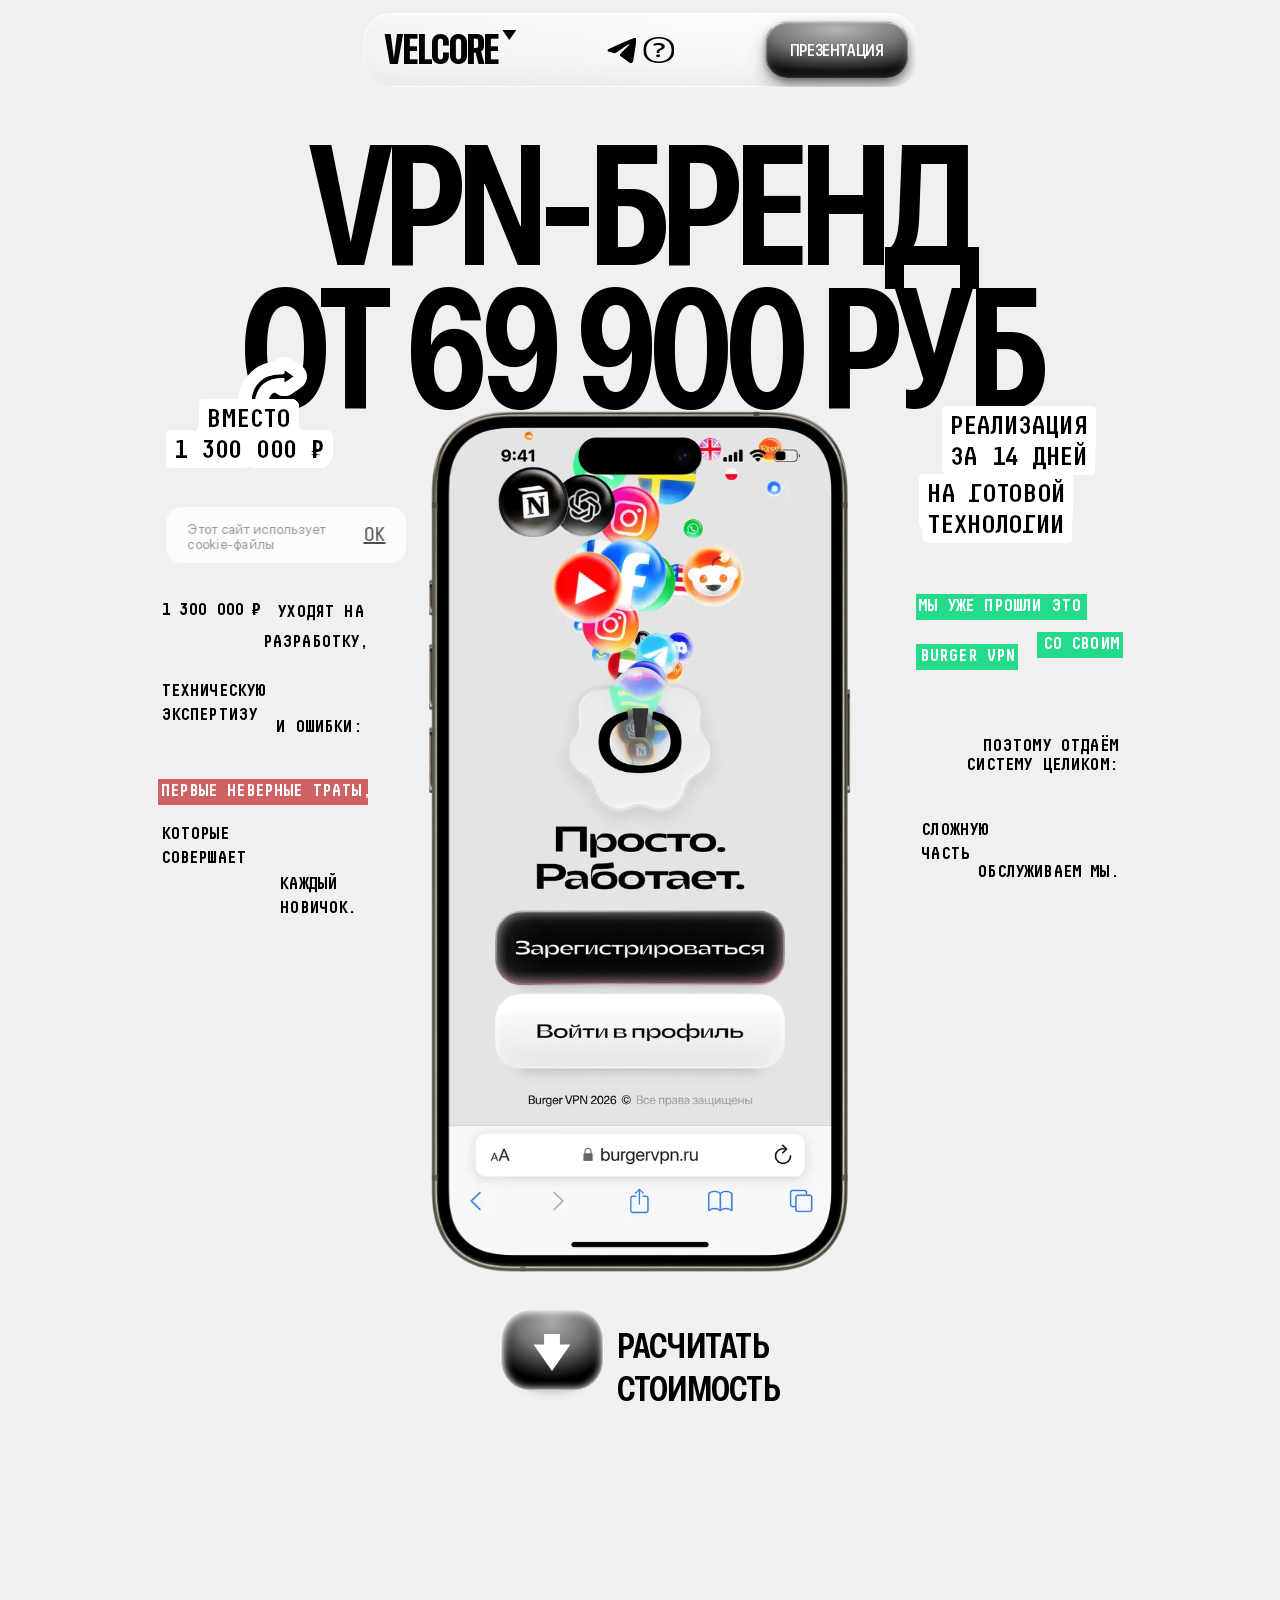
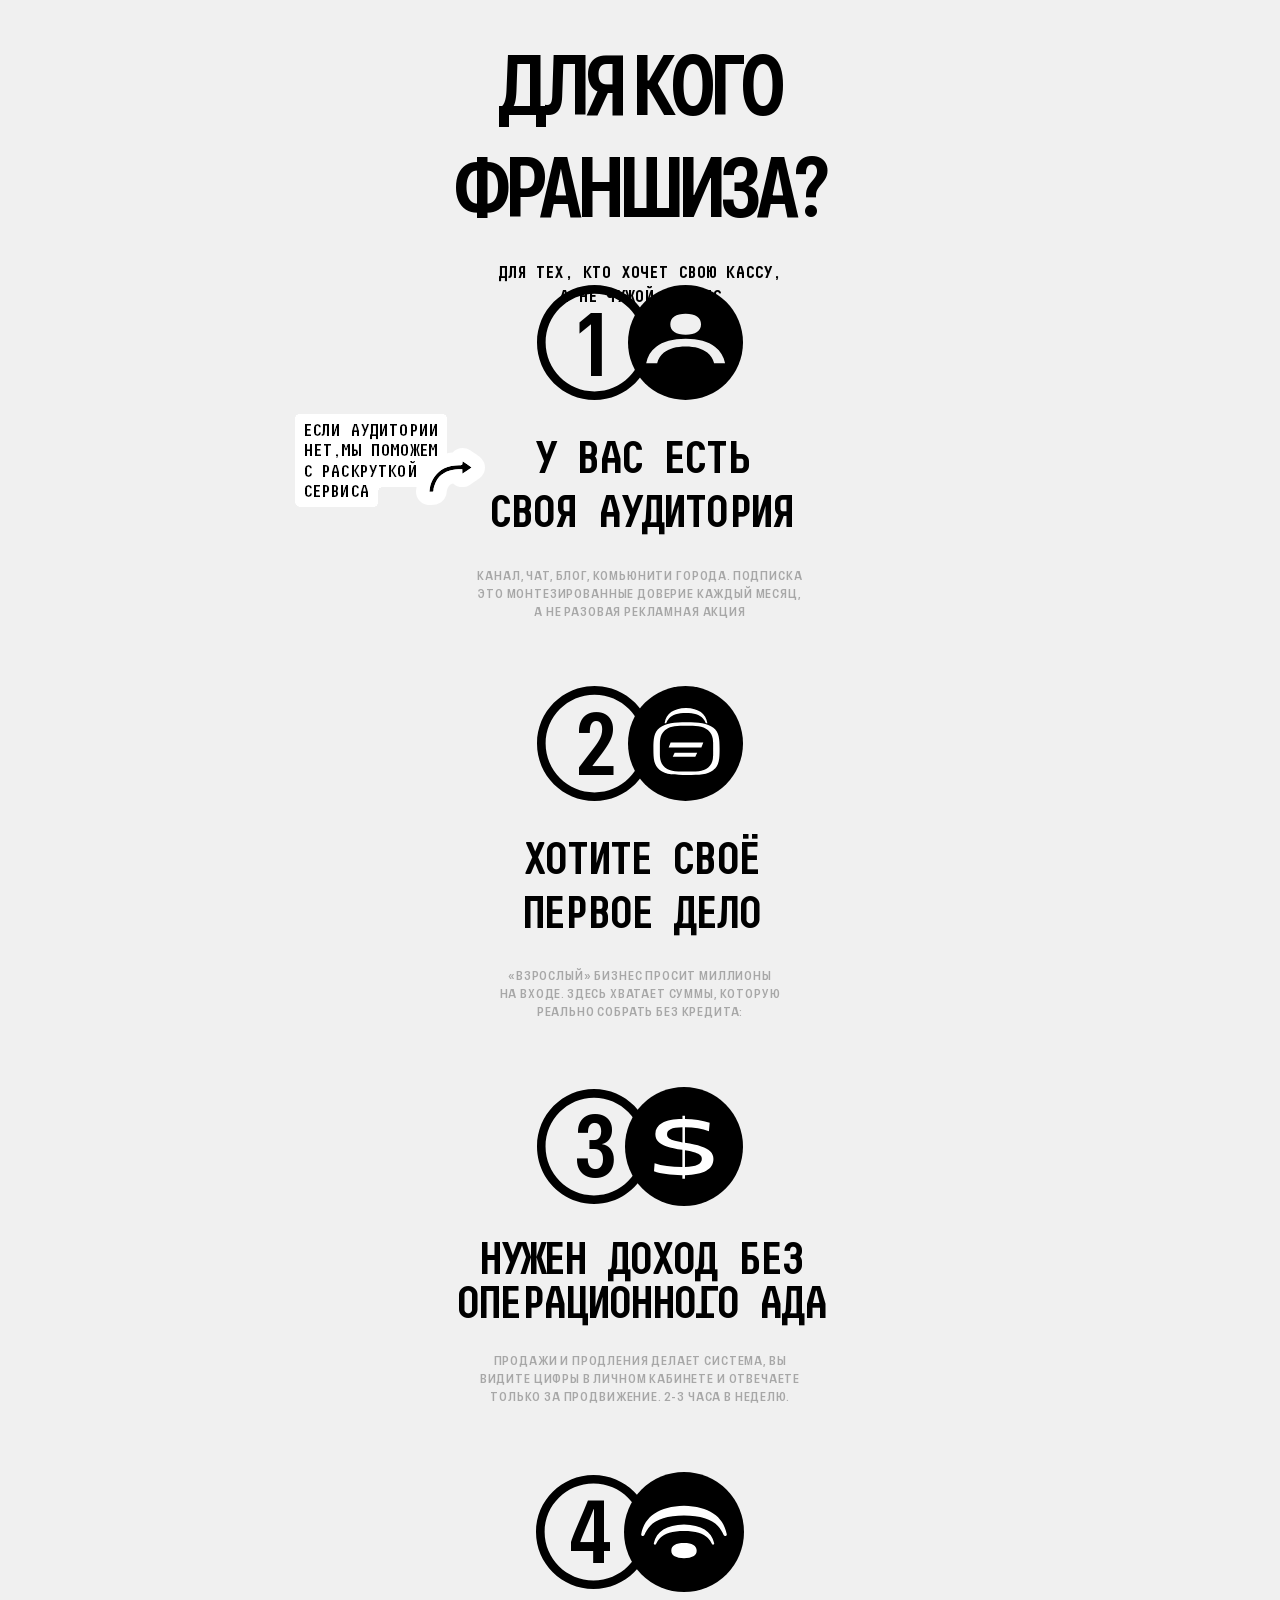
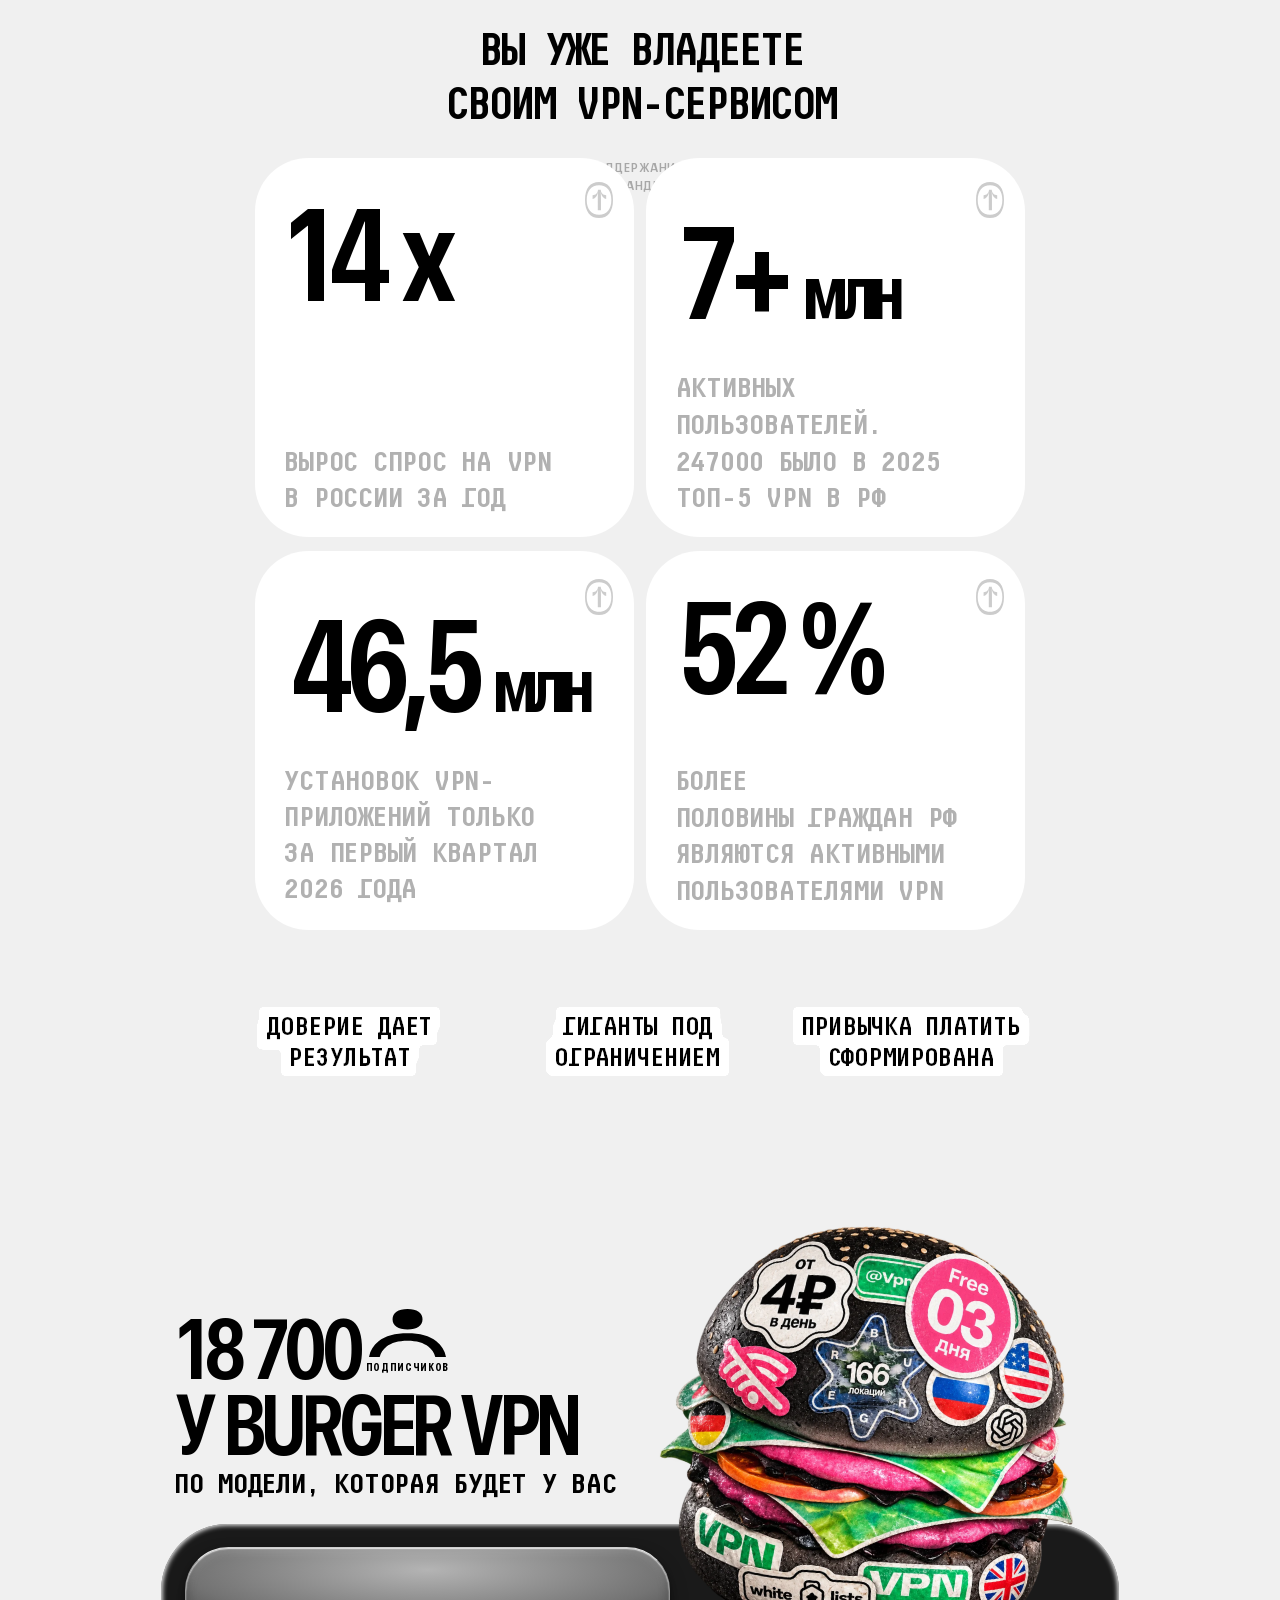
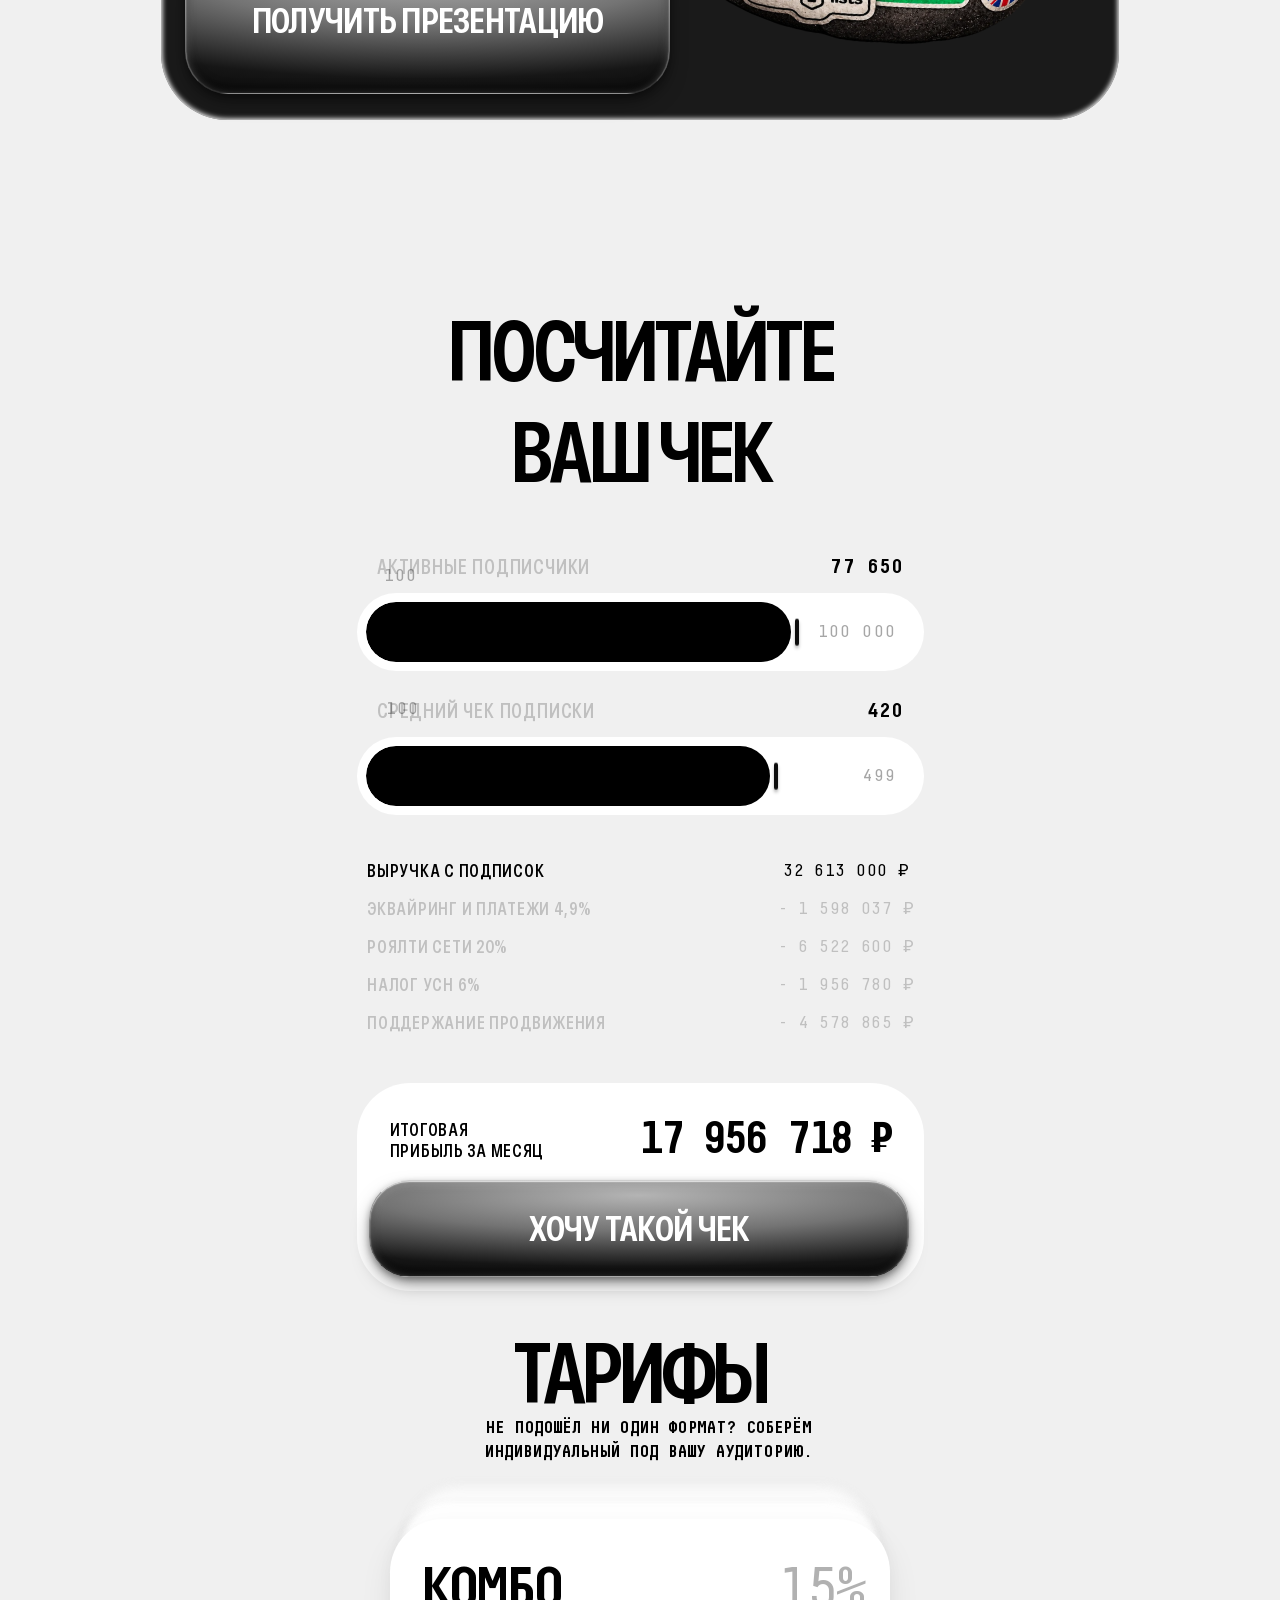
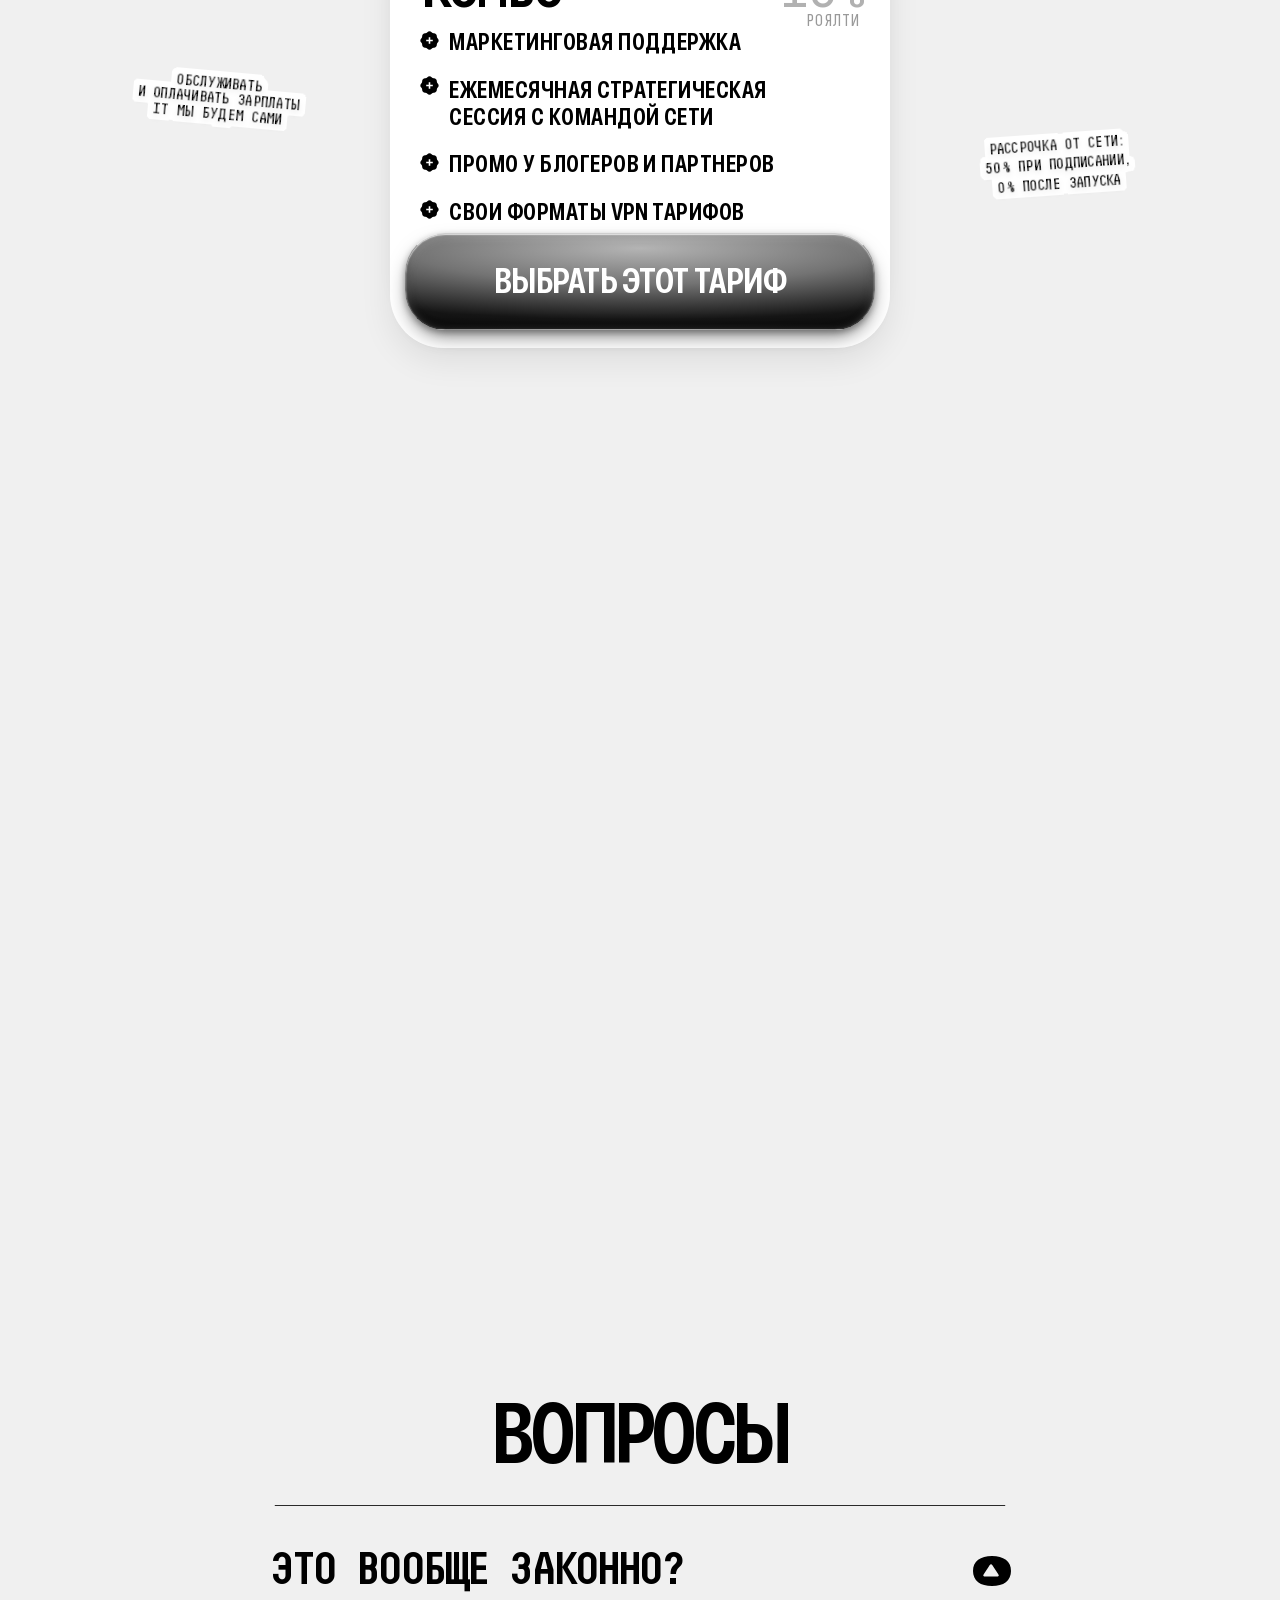
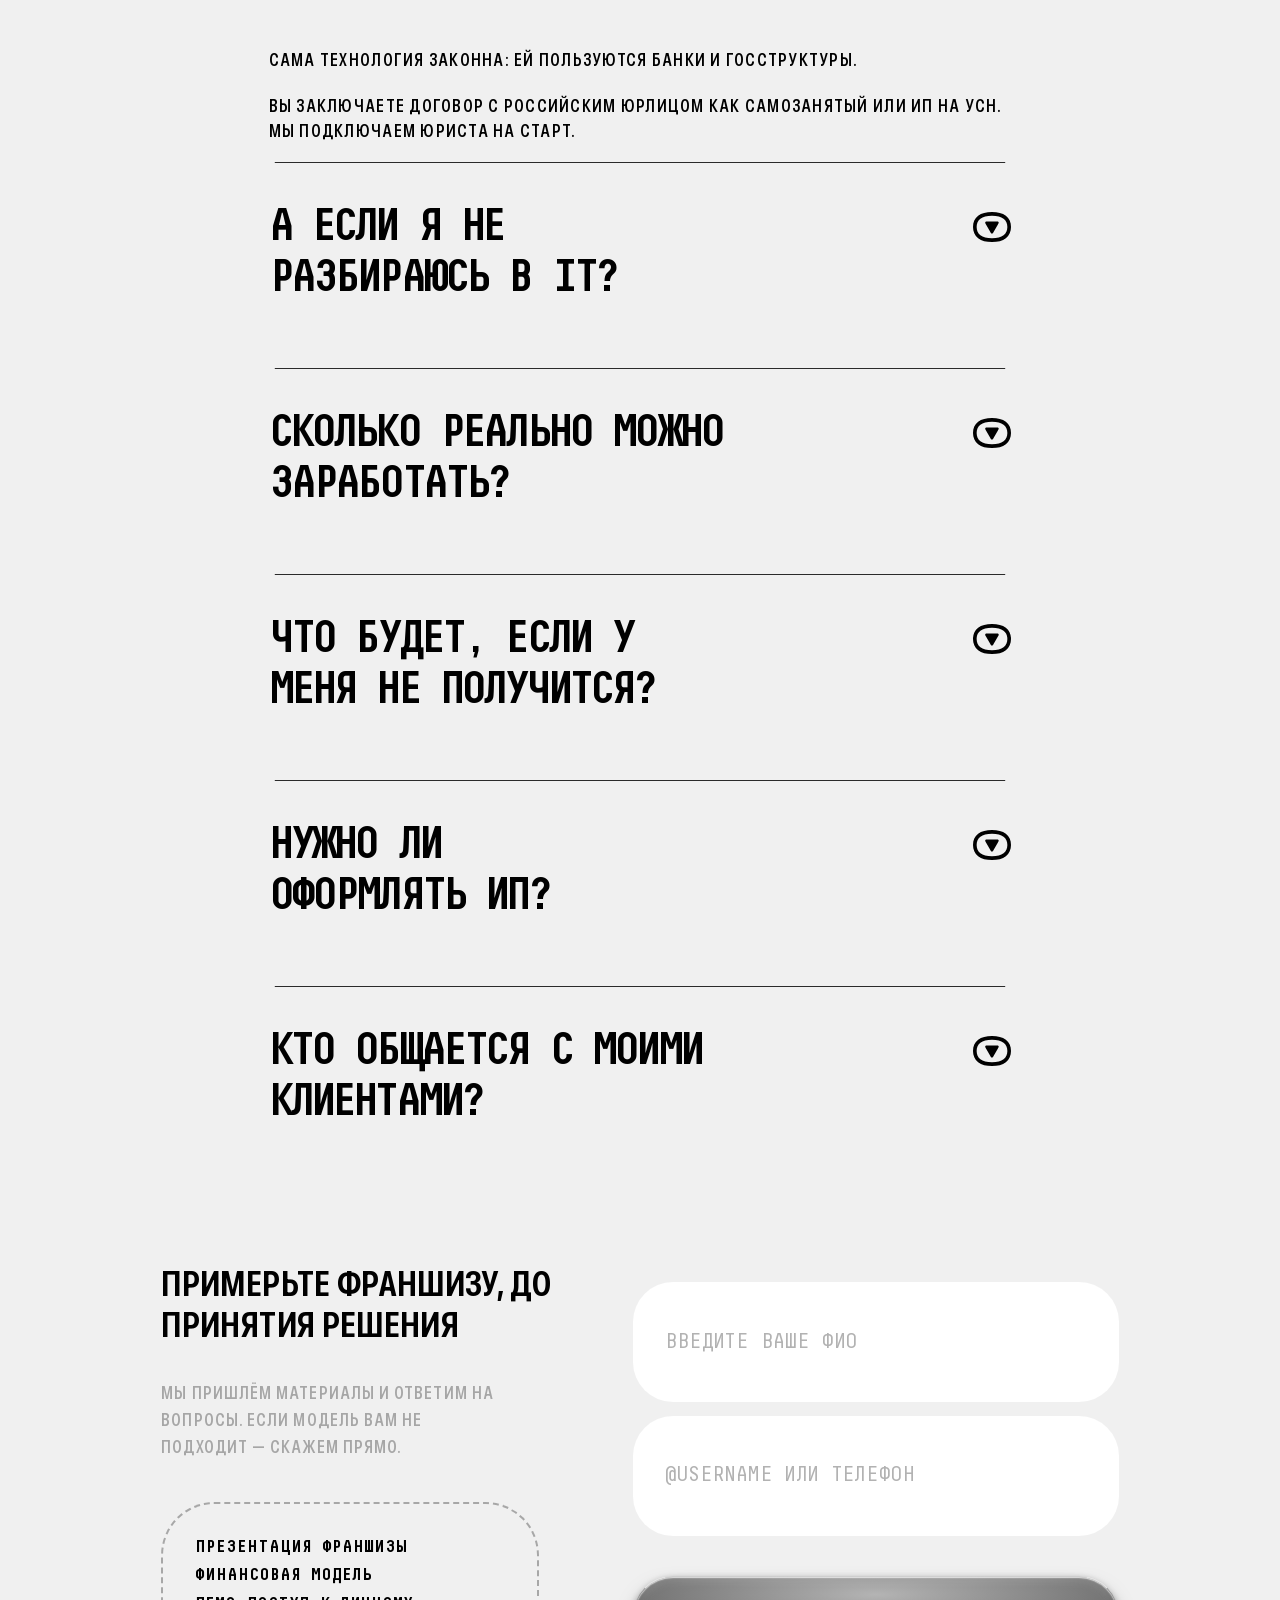
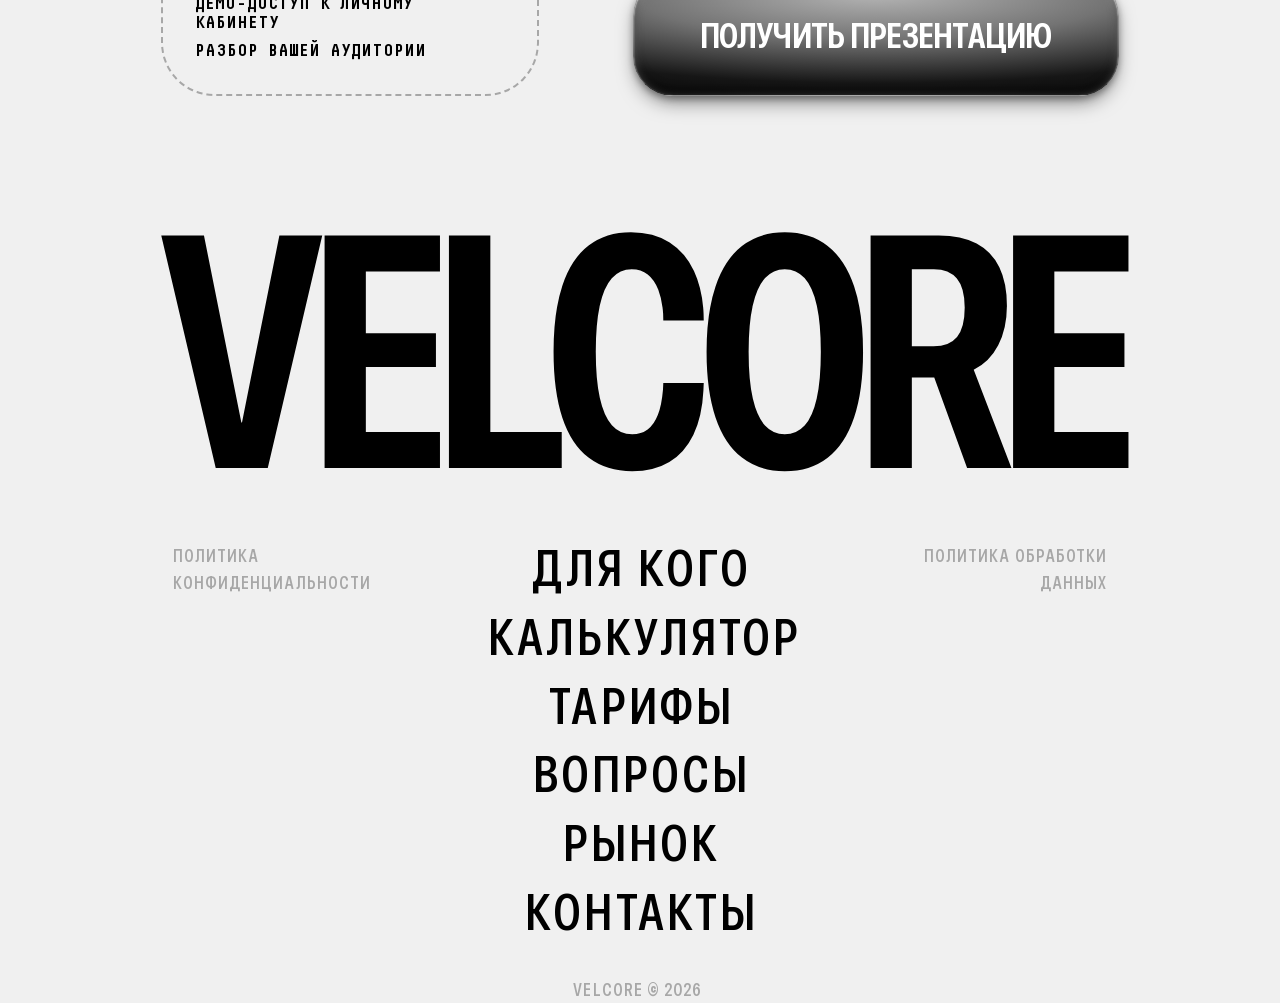
==== commit 375e0e24: "Add pinned card stack unrolling animation for tariffs with instant unblur" ====
--- a/index.html
+++ b/index.html
@@ -35,7 +35,7 @@
   <link rel="preload" href="image/burger-vpn-mockup-mobile.webp" as="image" type="image/webp" media="(max-width: 768px)">
   <link rel="preload" href="image/burger-vpn-mockup.webp" as="image" type="image/webp" media="(min-width: 769px)">
 
-  <link rel="stylesheet" href="css/style.css?v=14">
+  <link rel="stylesheet" href="css/style.css?v=17">
 </head>
 
 <body>
@@ -2063,7 +2063,7 @@
     </div>
   </div>
 
-  <script src="js/main.js?v=14" defer></script>
+  <script src="js/main.js?v=17" defer></script>
 </body>
 
 </html>
--- a/css/style.css
+++ b/css/style.css
@@ -12859,4 +12859,61 @@
 
 .footer-policy-link:active {
   transform: scale(0.97);
+}
+
+/* ========================================================================= */
+/* TARIFF CARDS SCROLL-DRIVEN STACK UNROLL ANIMATION                         */
+/* ========================================================================= */
+.tariff-card-anim {
+  will-change: transform, filter, opacity;
+  transform-origin: center top;
+  backface-visibility: hidden;
+  -webkit-backface-visibility: hidden;
+  transition: transform 0.22s cubic-bezier(0.25, 1, 0.5, 1), filter 0.15s ease-out, opacity 0.15s ease-out;
+}
+
+/* Desktop cards z-index hierarchy and tactile card shadows */
+.Pixso-paragraph-4_213,
+.Pixso-text-4_214,
+.Pixso-text-4_215,
+.Pixso-text-4_216 {
+  z-index: 40 !important;
+}
+
+.Pixso-frame-4_117 {
+  z-index: 30;
+  box-shadow: 0 20px 48px rgba(0, 0, 0, 0.08);
+}
+
+.Pixso-frame-4_181 {
+  z-index: 20;
+  box-shadow: 0 20px 48px rgba(0, 0, 0, 0.08);
+}
+
+.Pixso-frame-4_149 {
+  z-index: 10;
+  box-shadow: 0 20px 48px rgba(0, 0, 0, 0.08);
+}
+
+/* Mobile cards z-index hierarchy and tactile card shadows */
+.Pixso-paragraph-4_334,
+.Pixso-text-4_333,
+.Pixso-text-4_331,
+.Pixso-text-4_332 {
+  z-index: 40 !important;
+}
+
+.Pixso-frame-4_295 {
+  z-index: 30;
+  box-shadow: 0 10px 28px rgba(0, 0, 0, 0.08);
+}
+
+.Pixso-frame-4_259 {
+  z-index: 20;
+  box-shadow: 0 10px 28px rgba(0, 0, 0, 0.08);
+}
+
+.Pixso-frame-4_223 {
+  z-index: 10;
+  box-shadow: 0 10px 28px rgba(0, 0, 0, 0.08);
 }
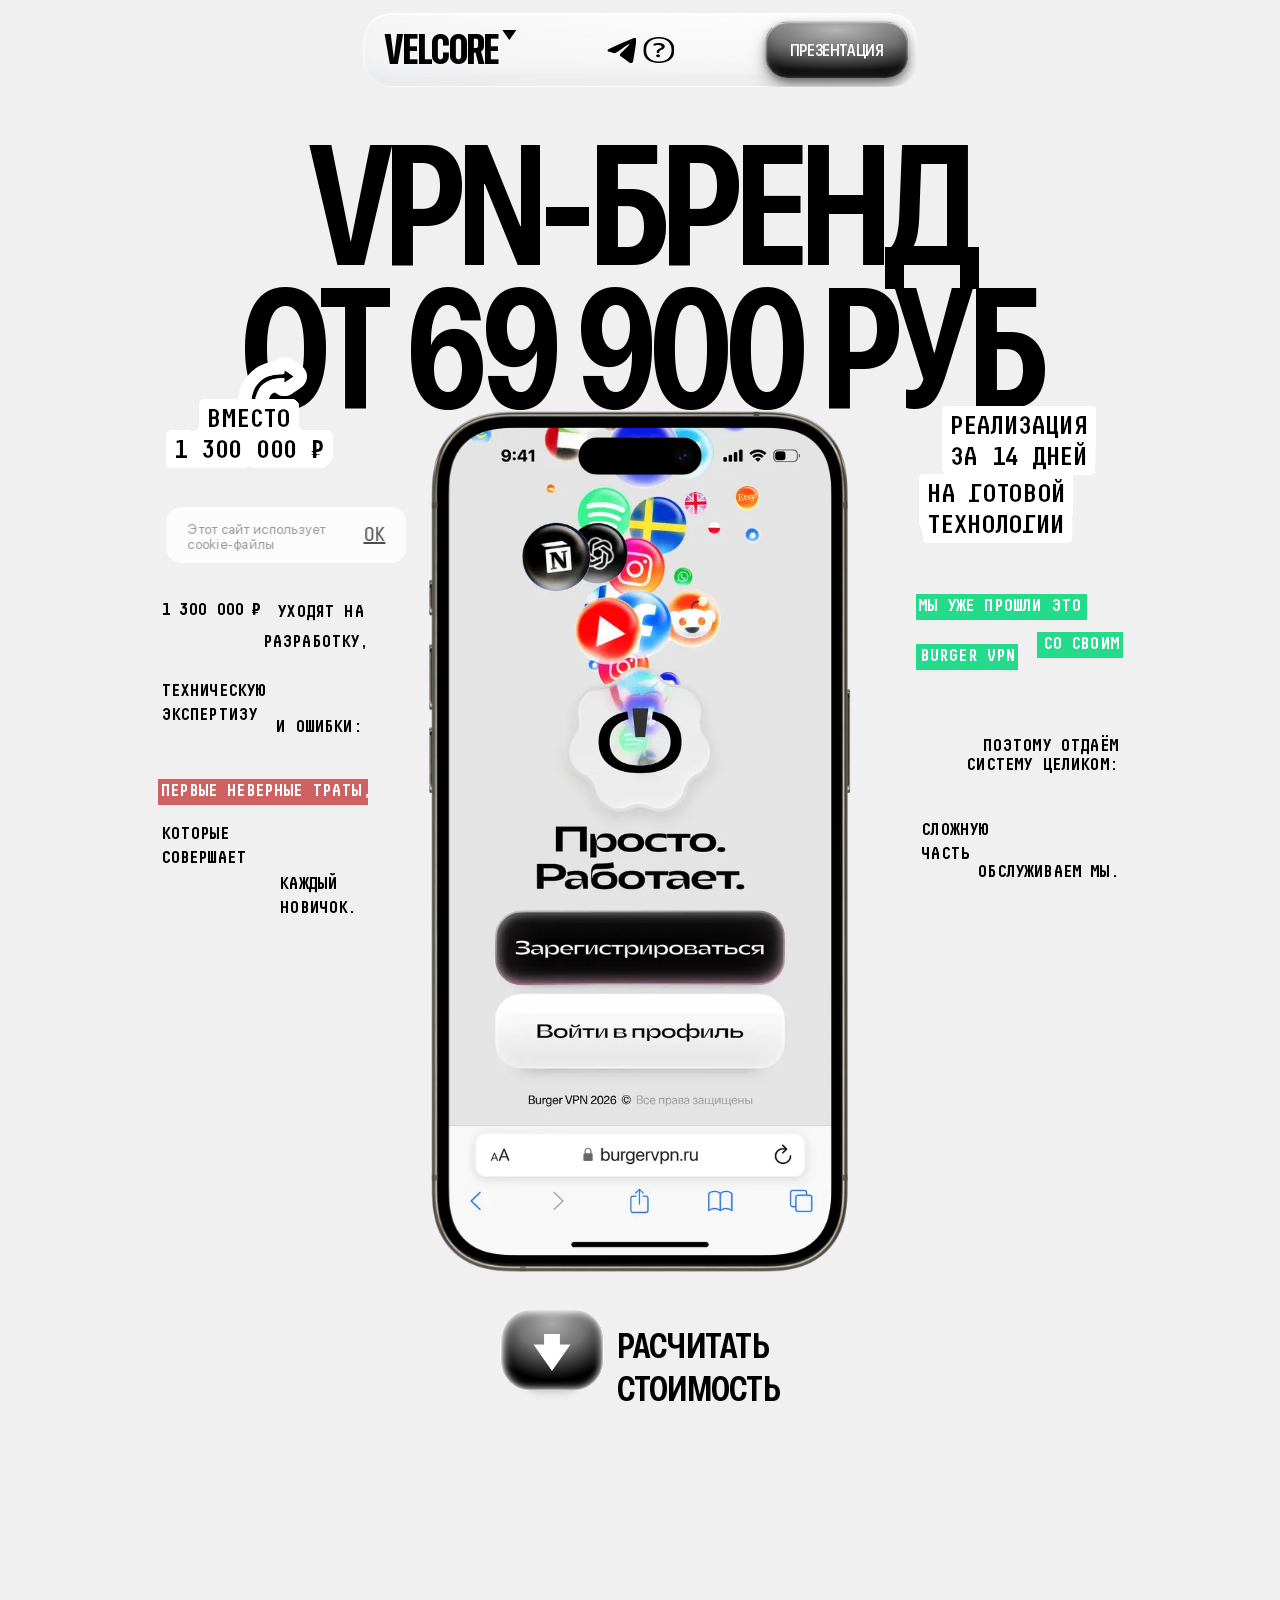
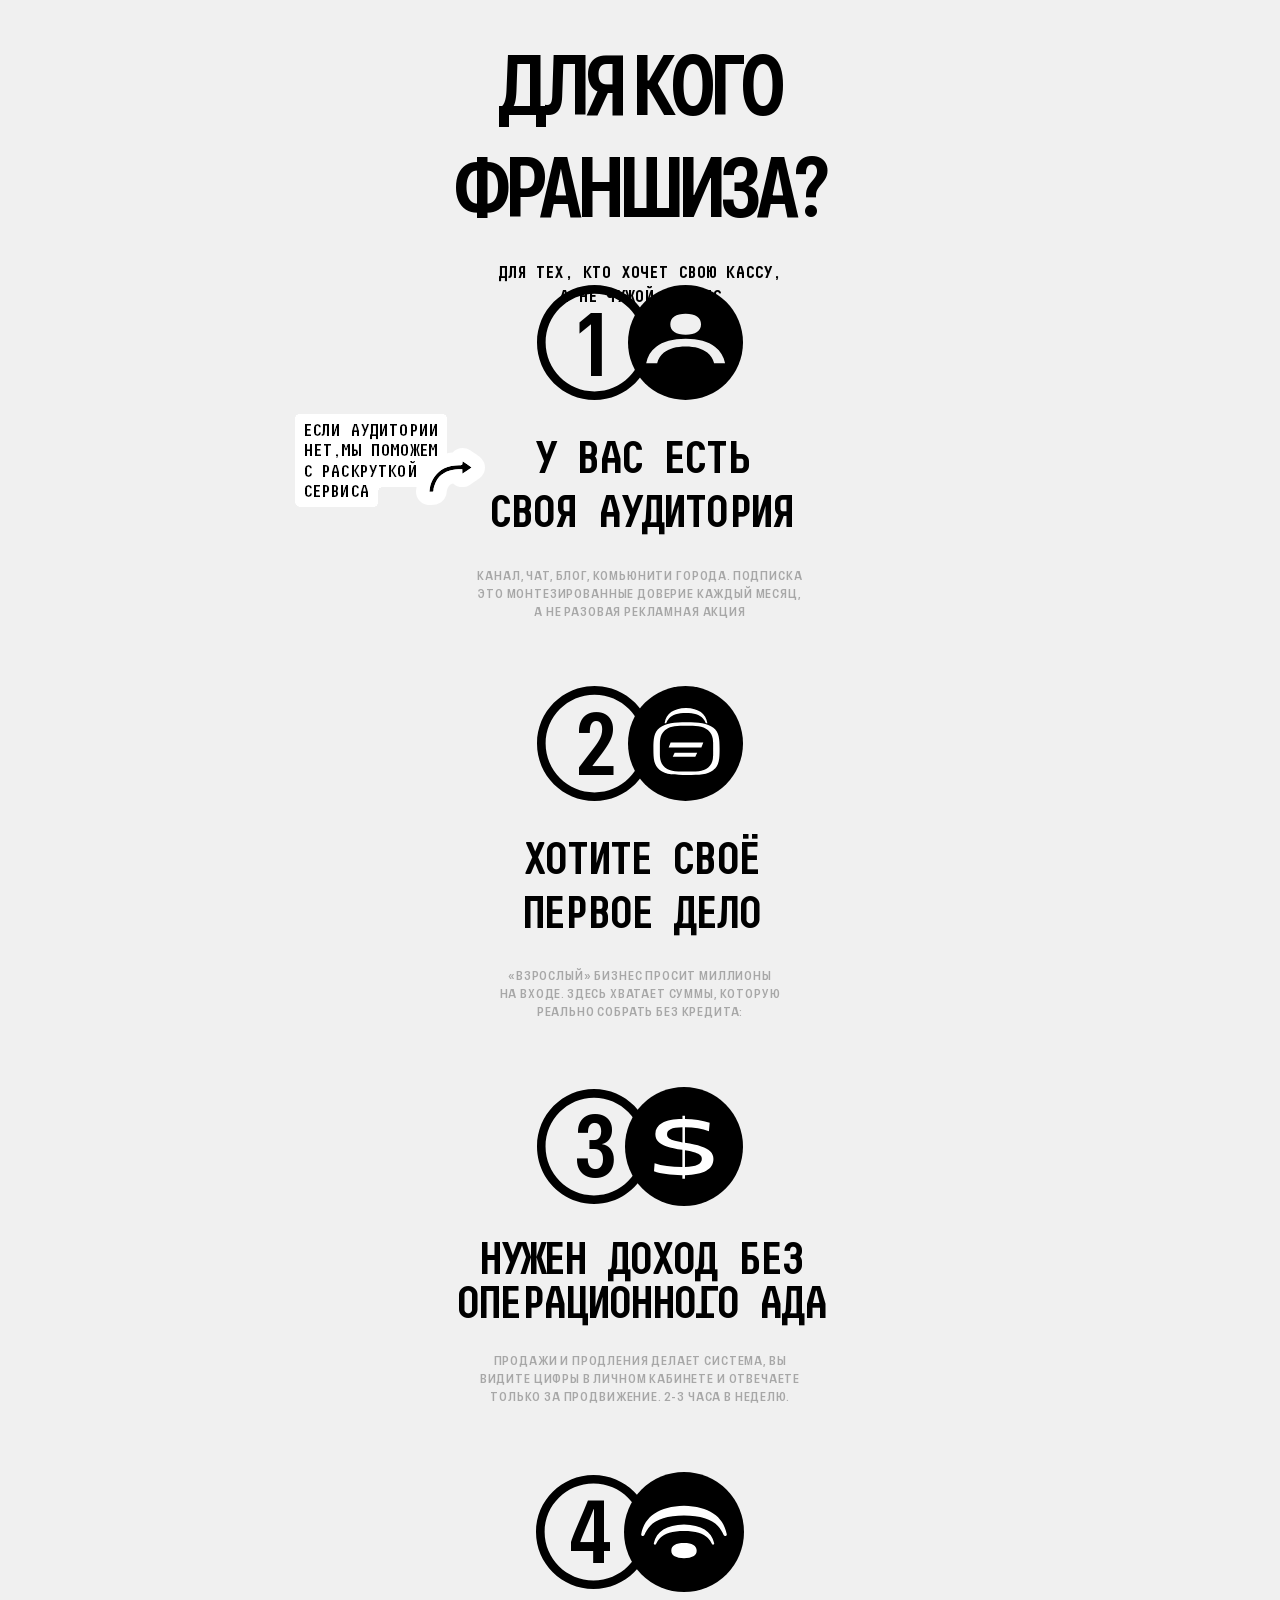
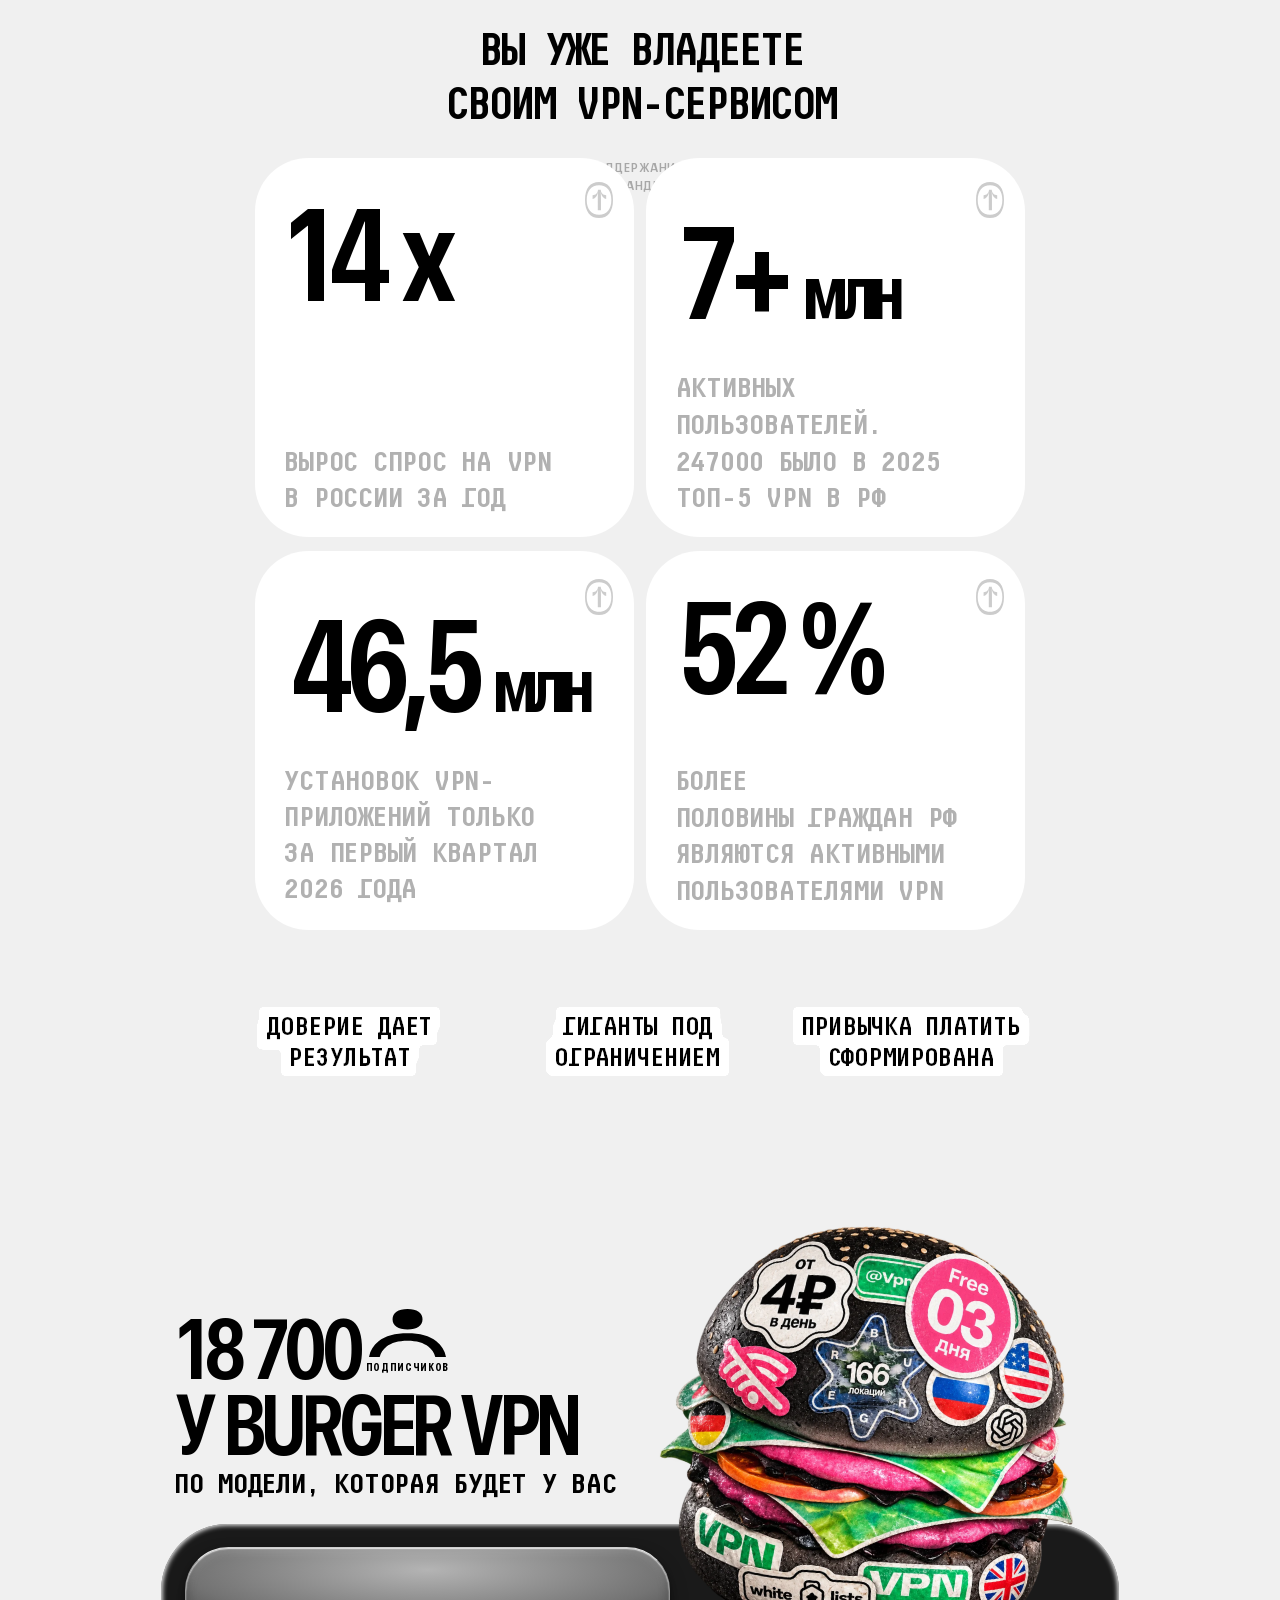
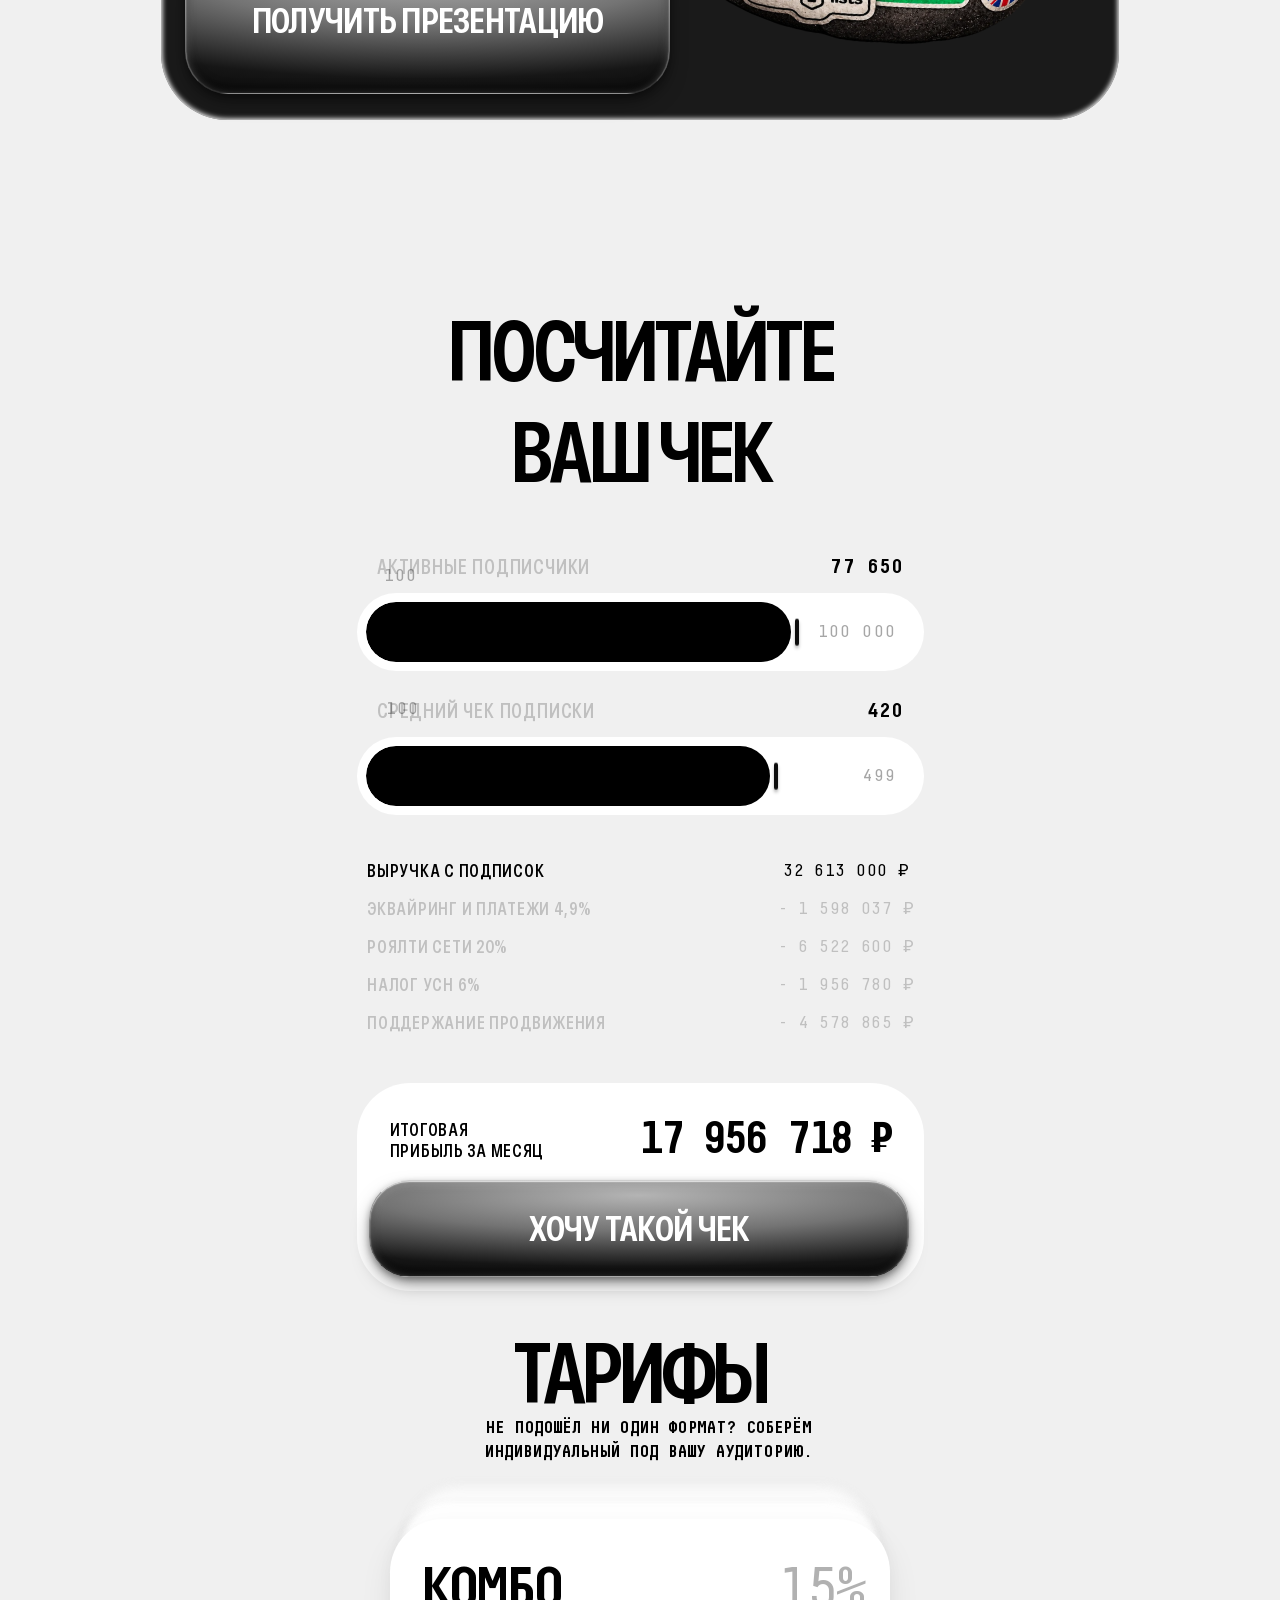
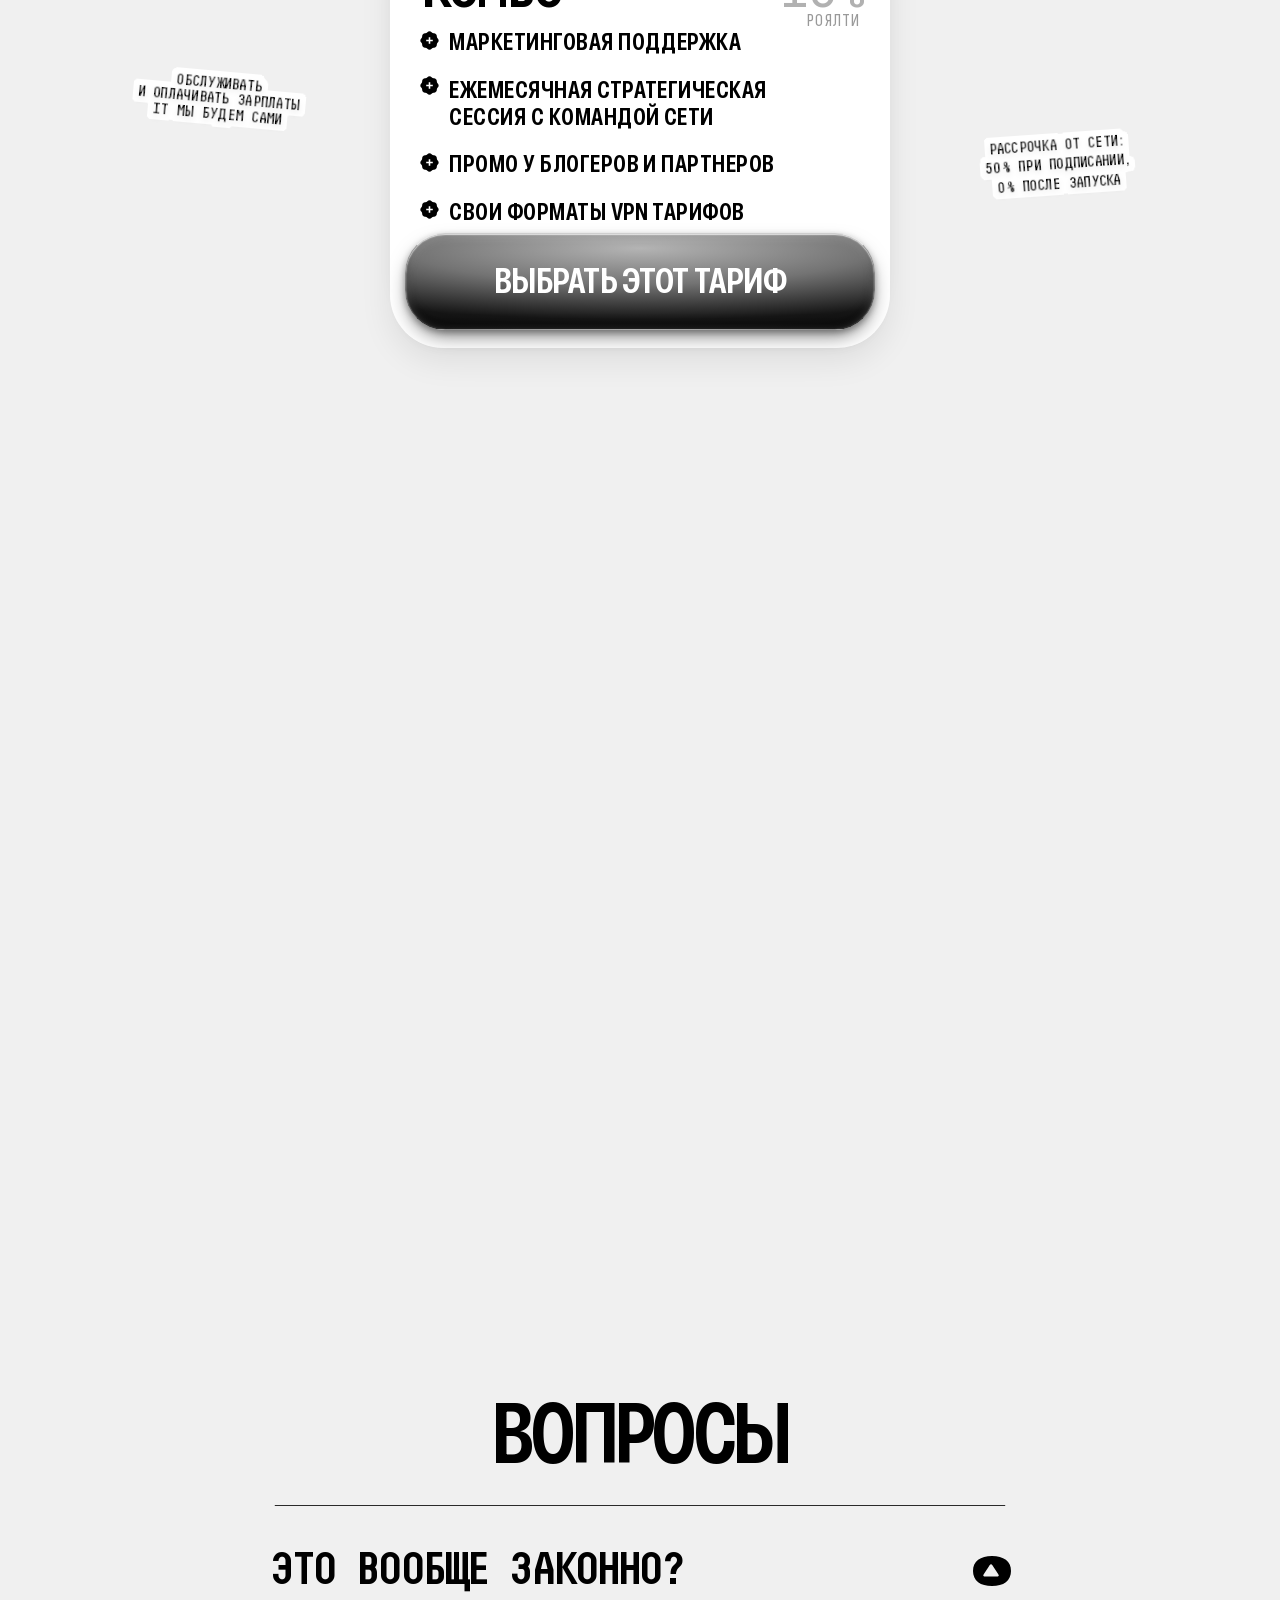
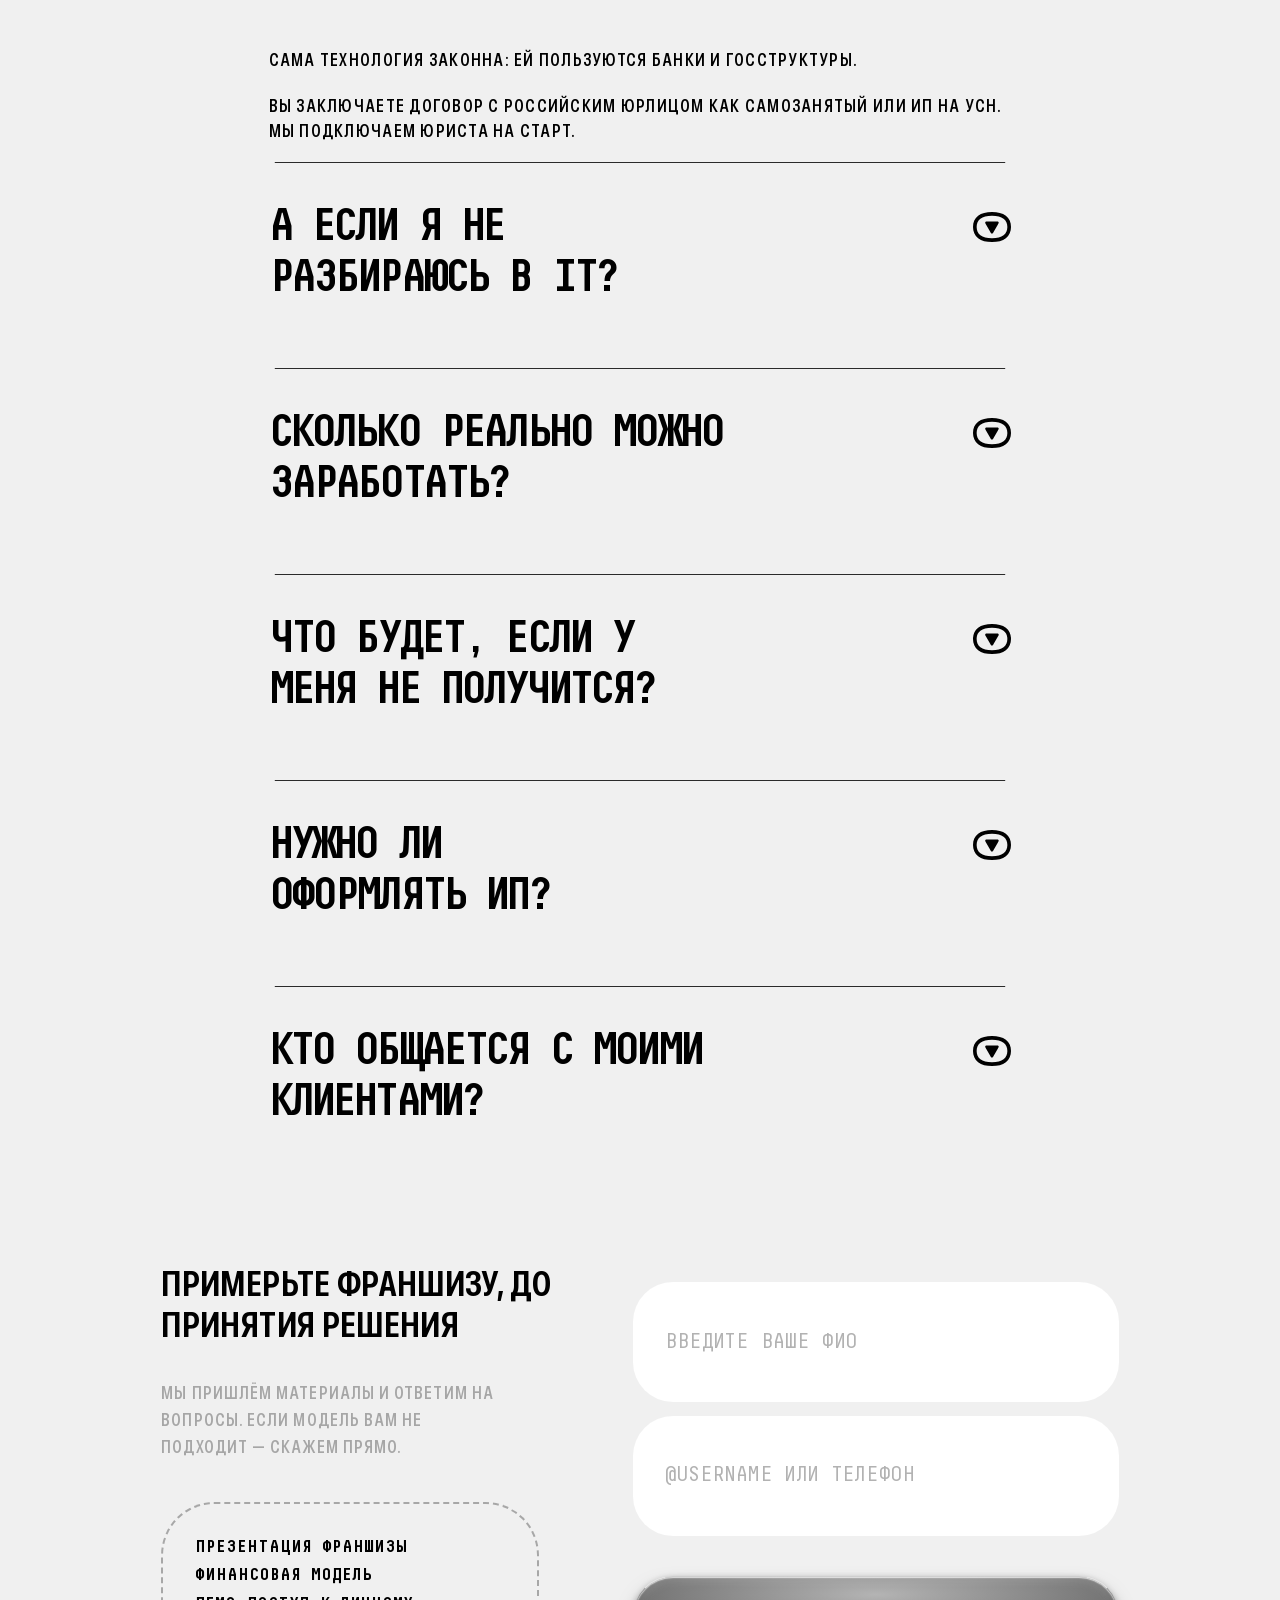
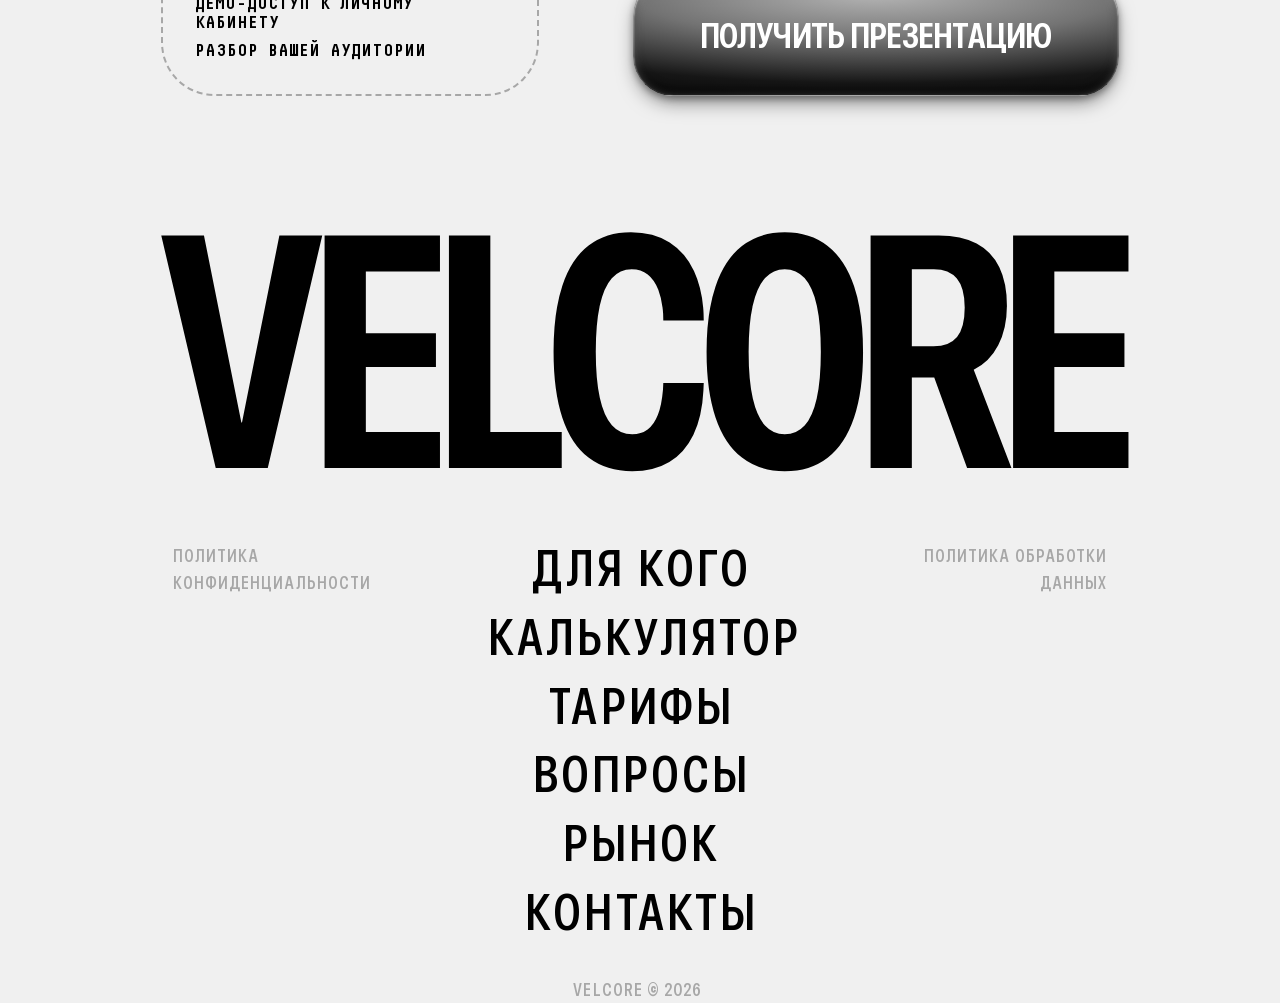
==== commit f2152bfa: "fix(tariffs): adjust desktop scroll stop position to fully display card bottom edge and button" ====
--- a/index.html
+++ b/index.html
@@ -2063,7 +2063,7 @@
     </div>
   </div>
 
-  <script src="js/main.js?v=17" defer></script>
+  <script src="js/main.js?v=18" defer></script>
 </body>
 
 </html>
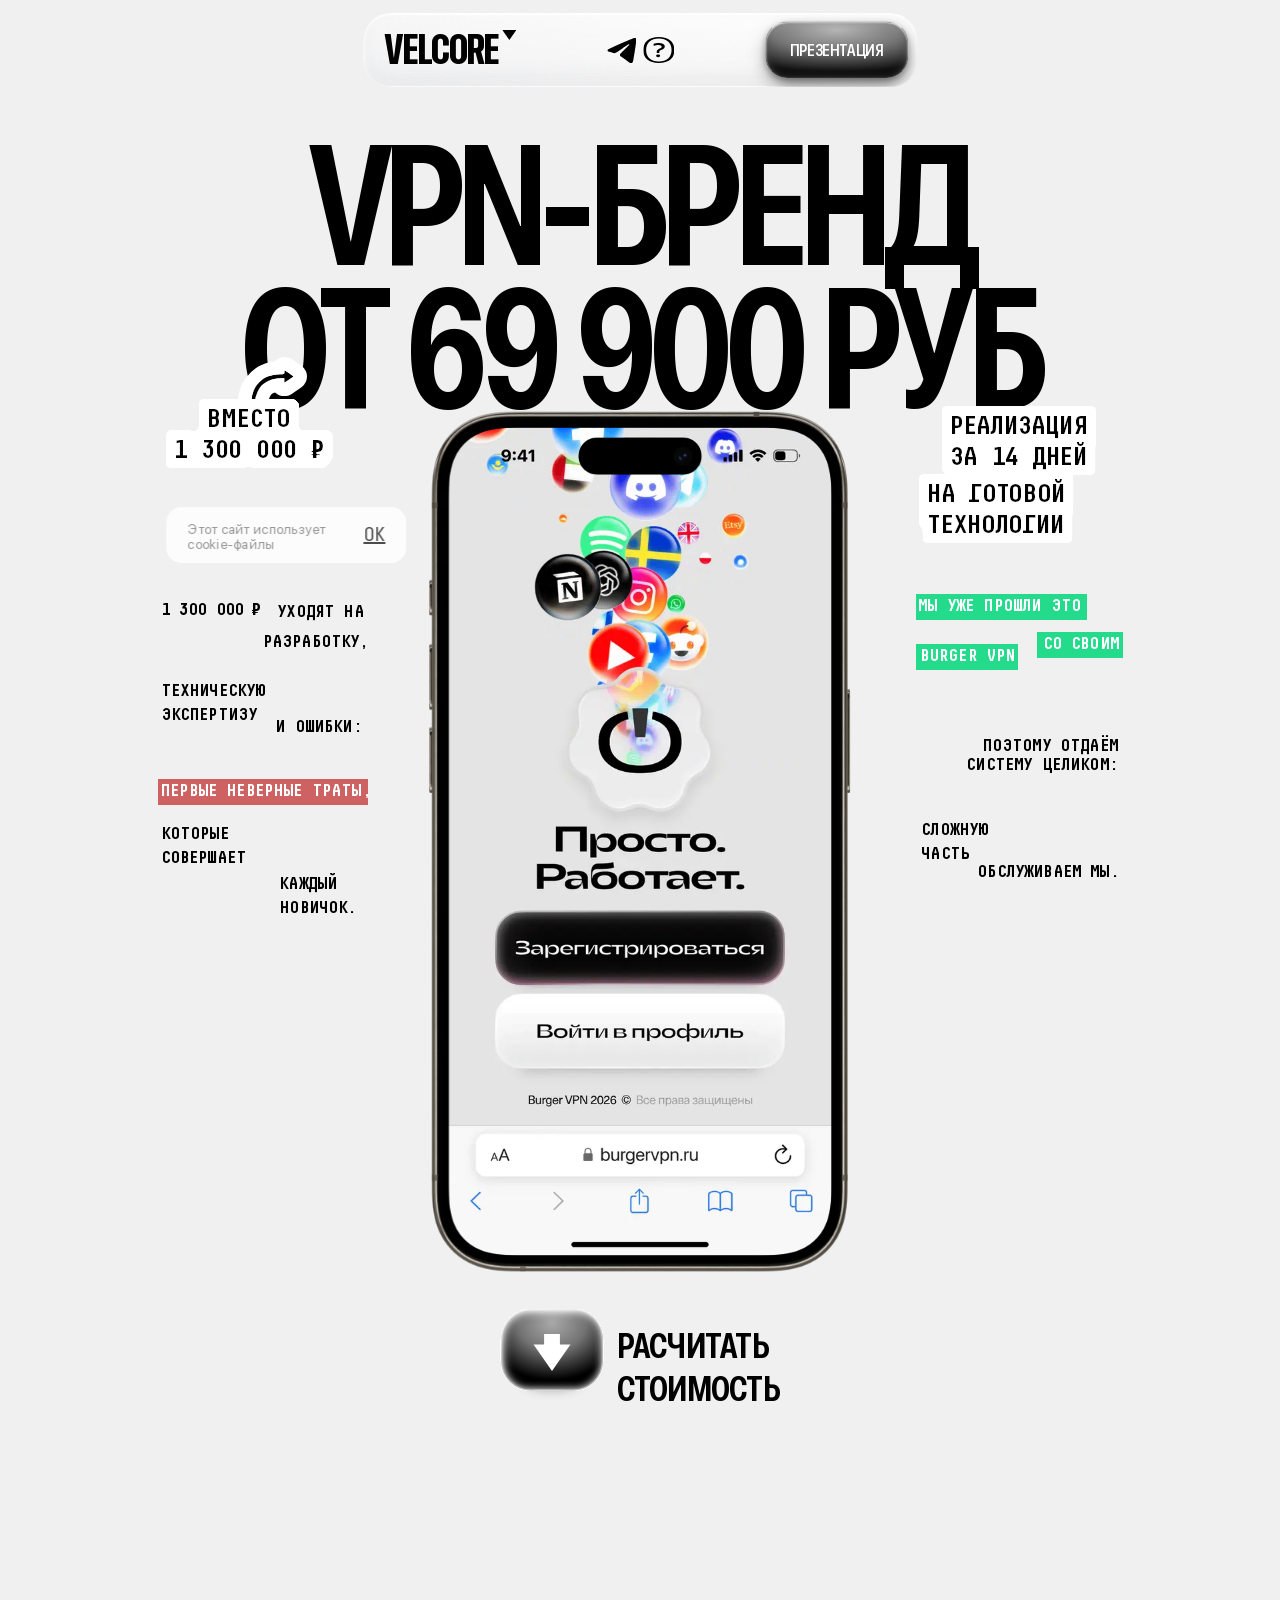
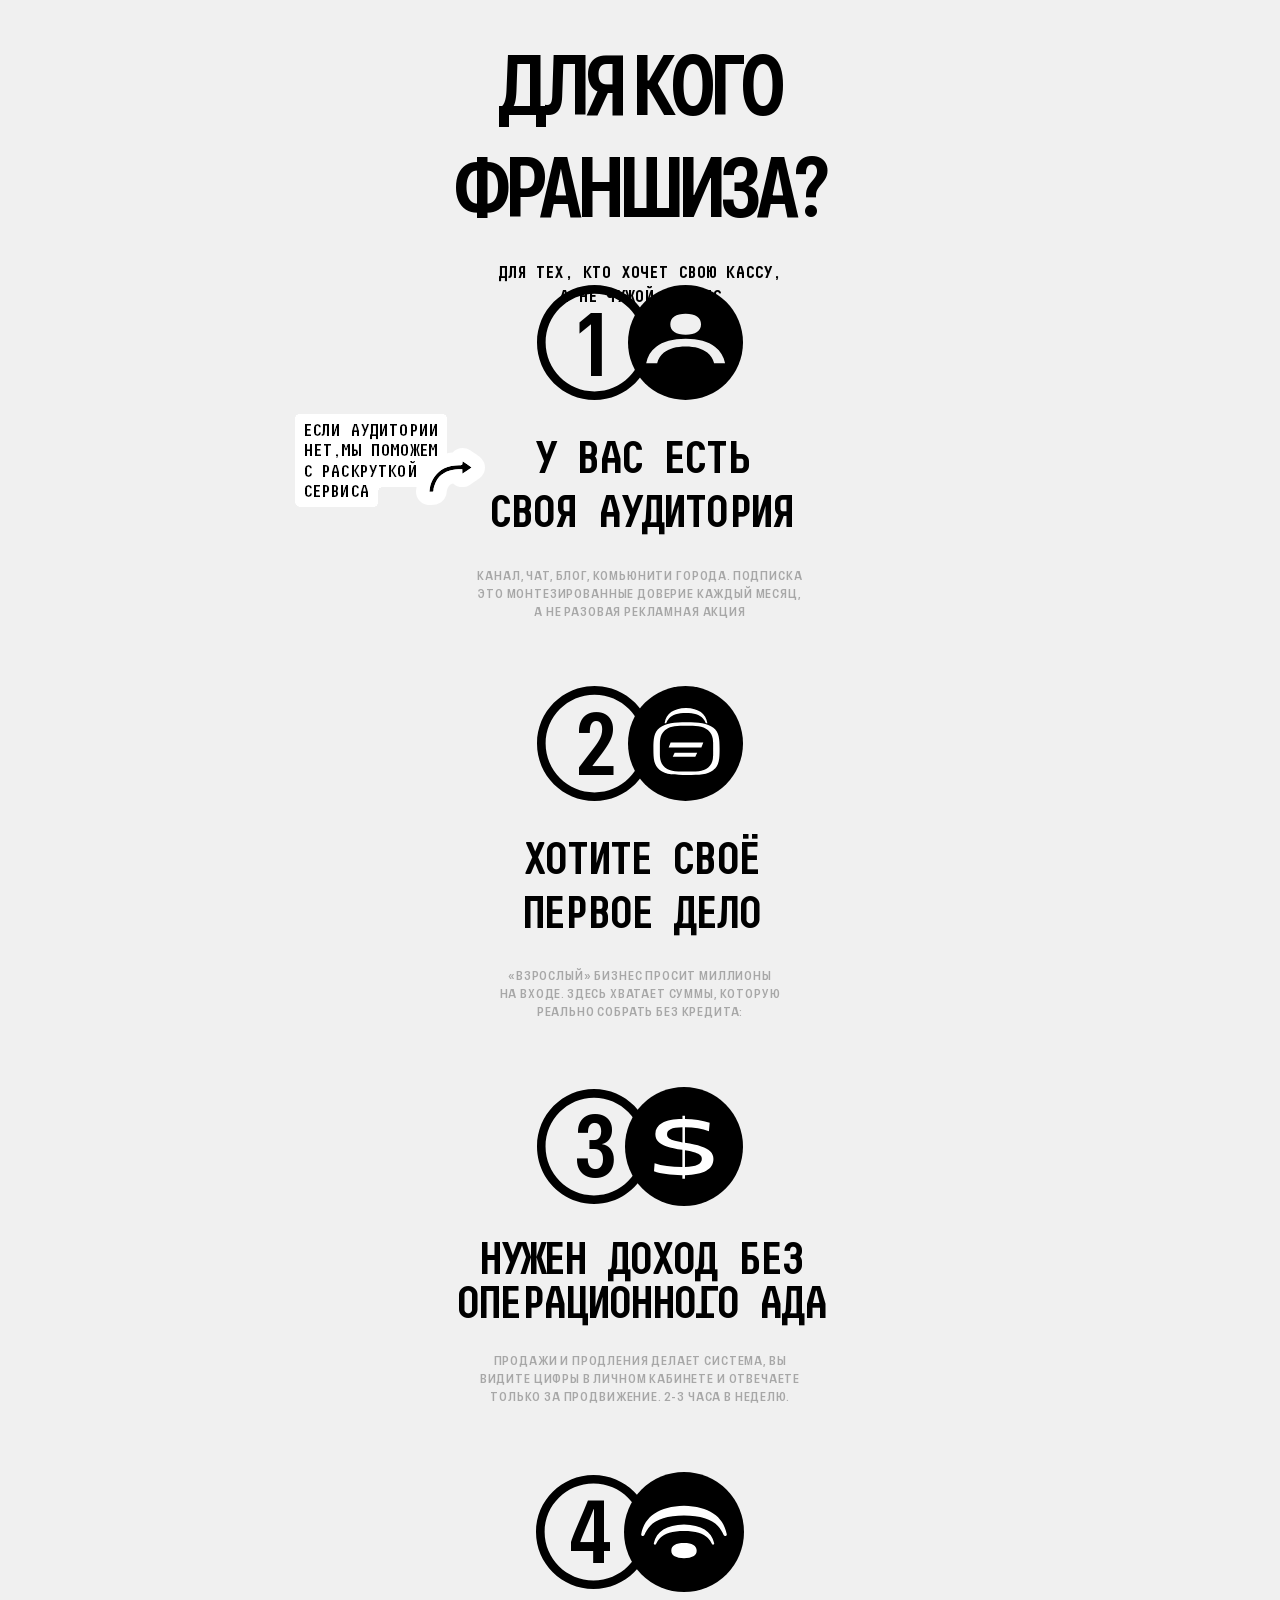
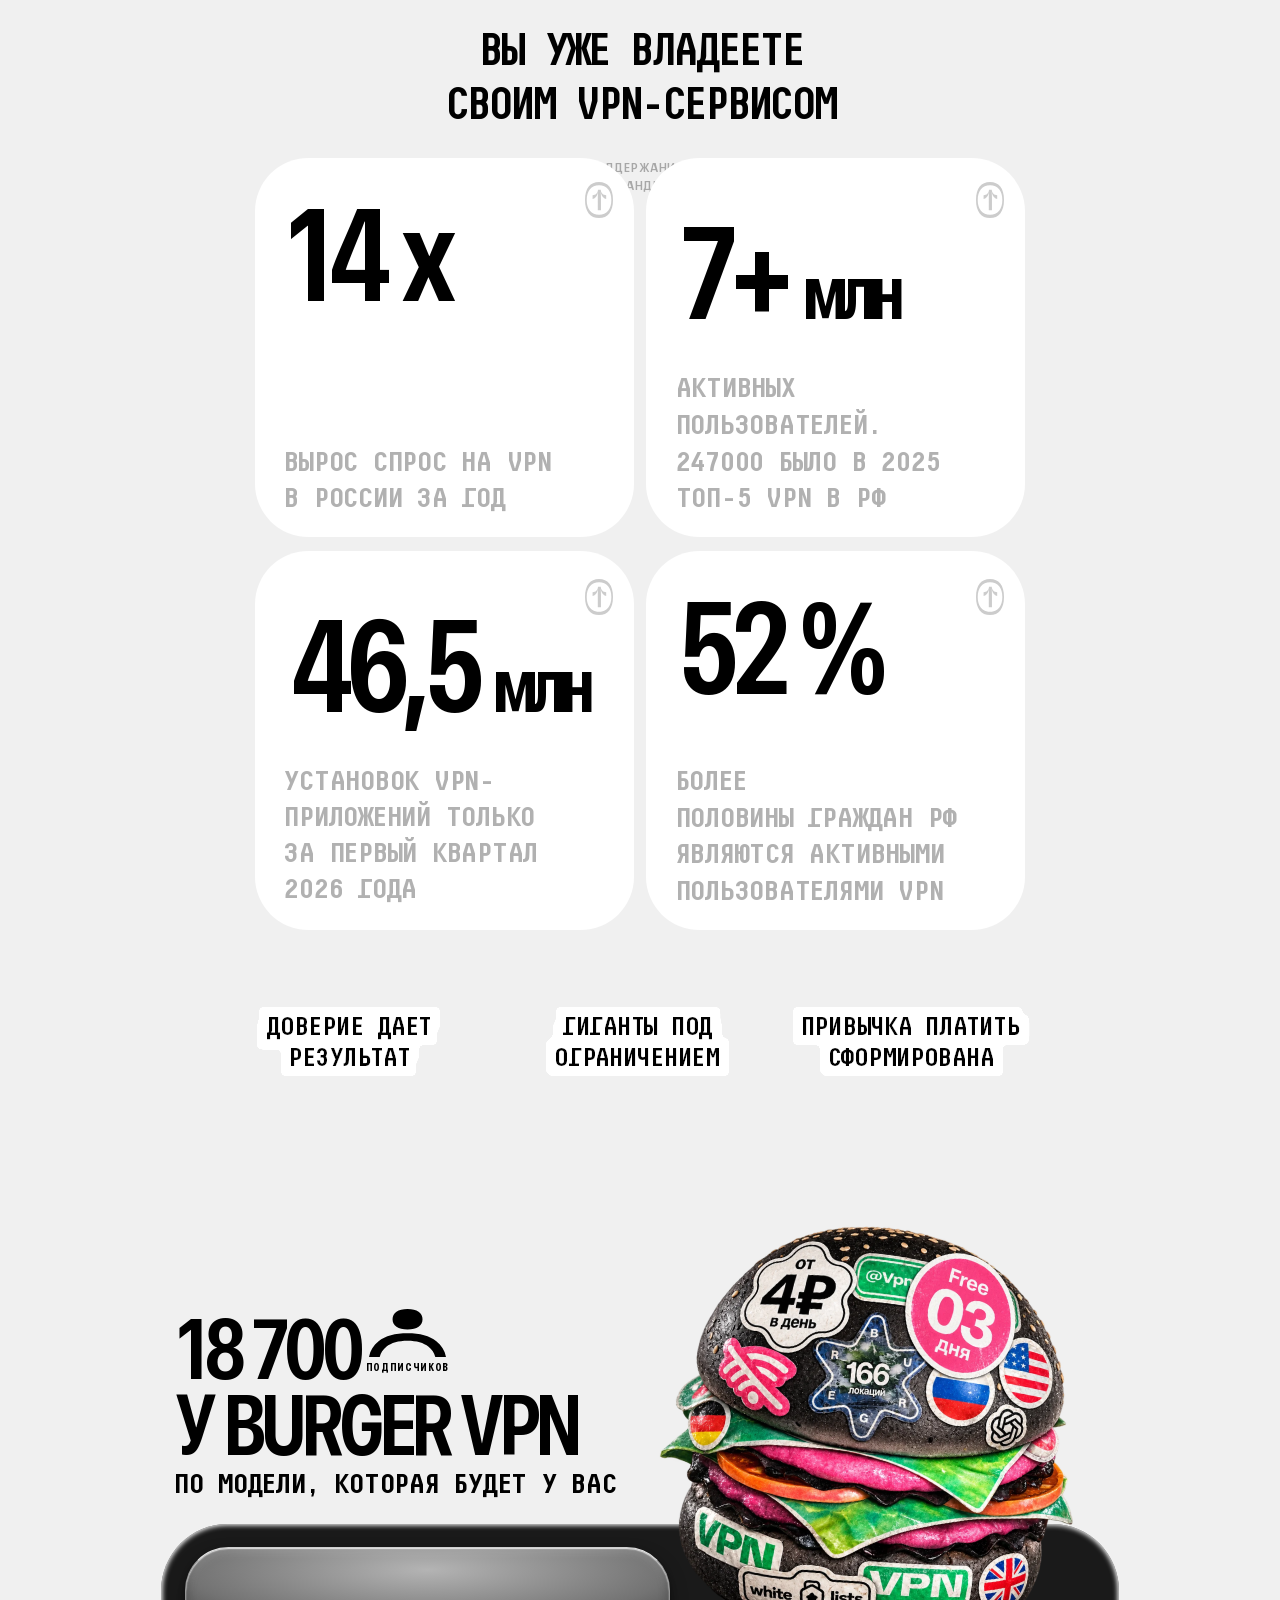
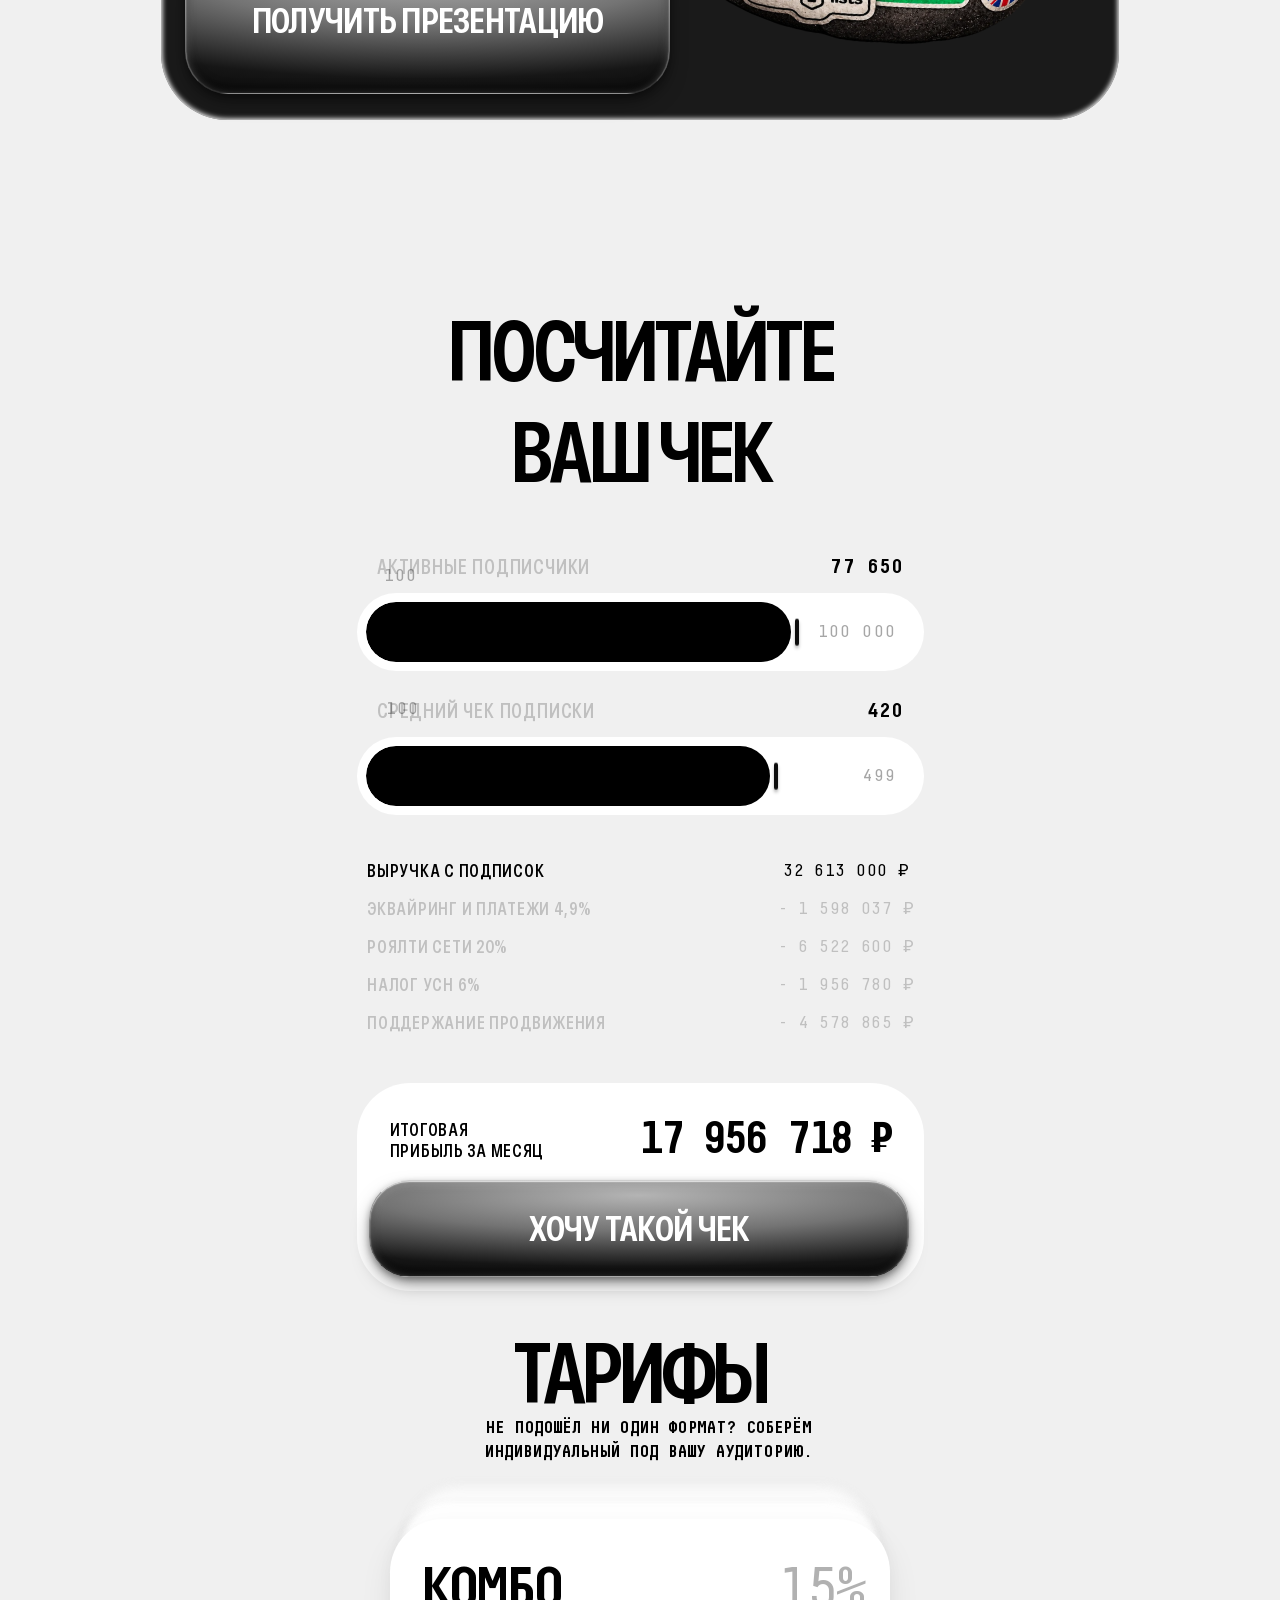
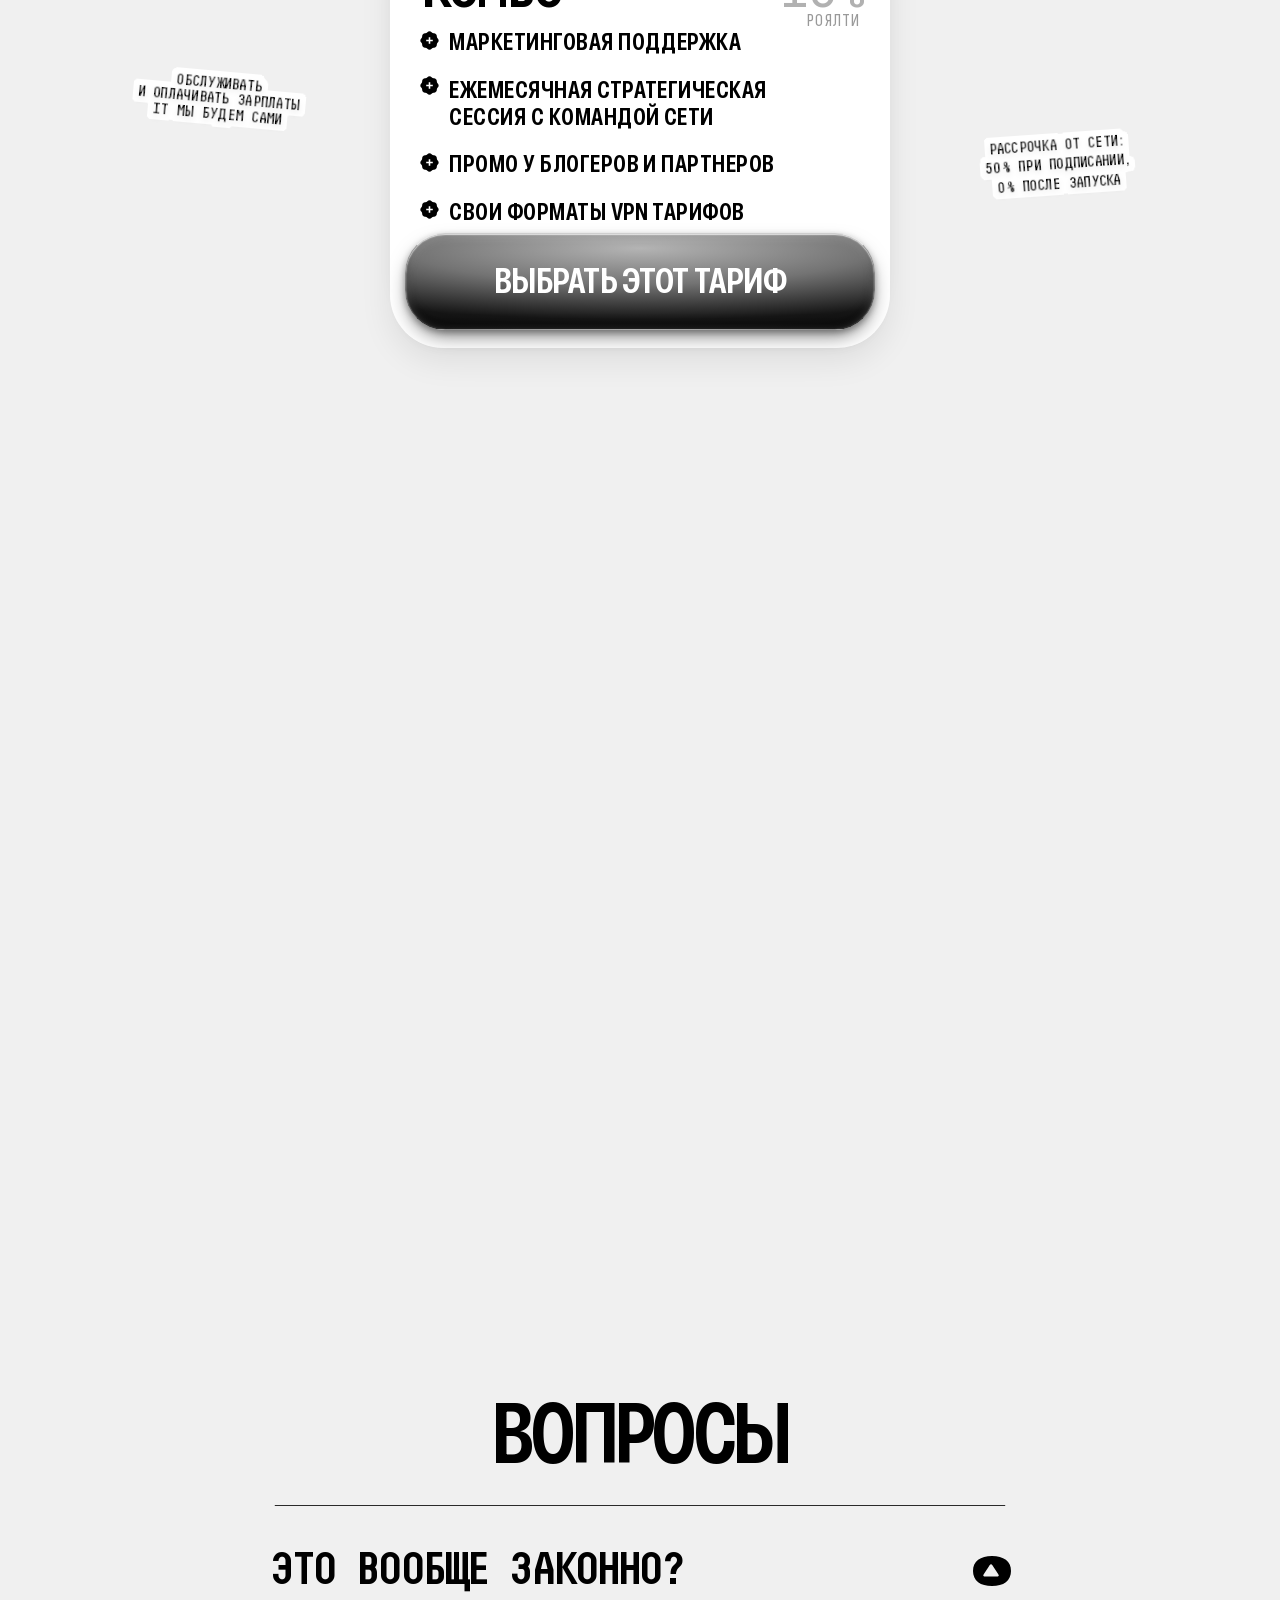
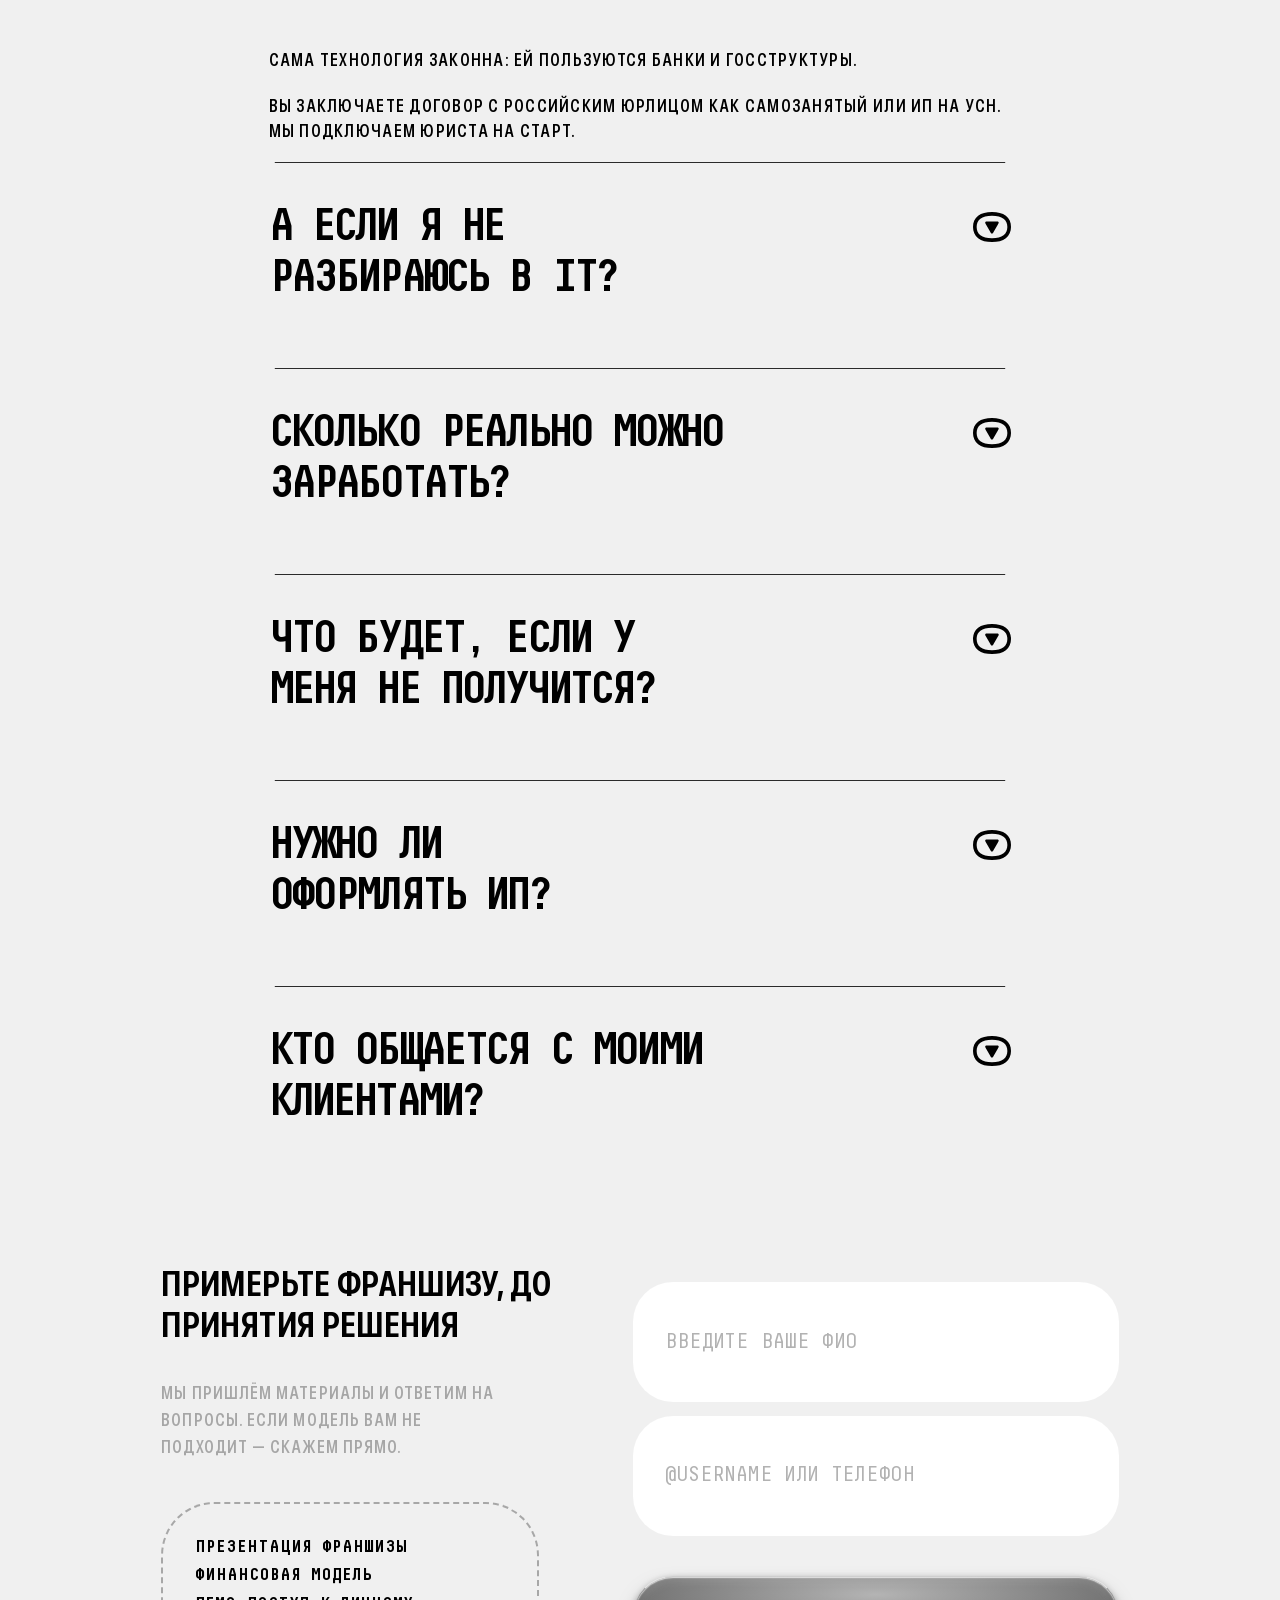
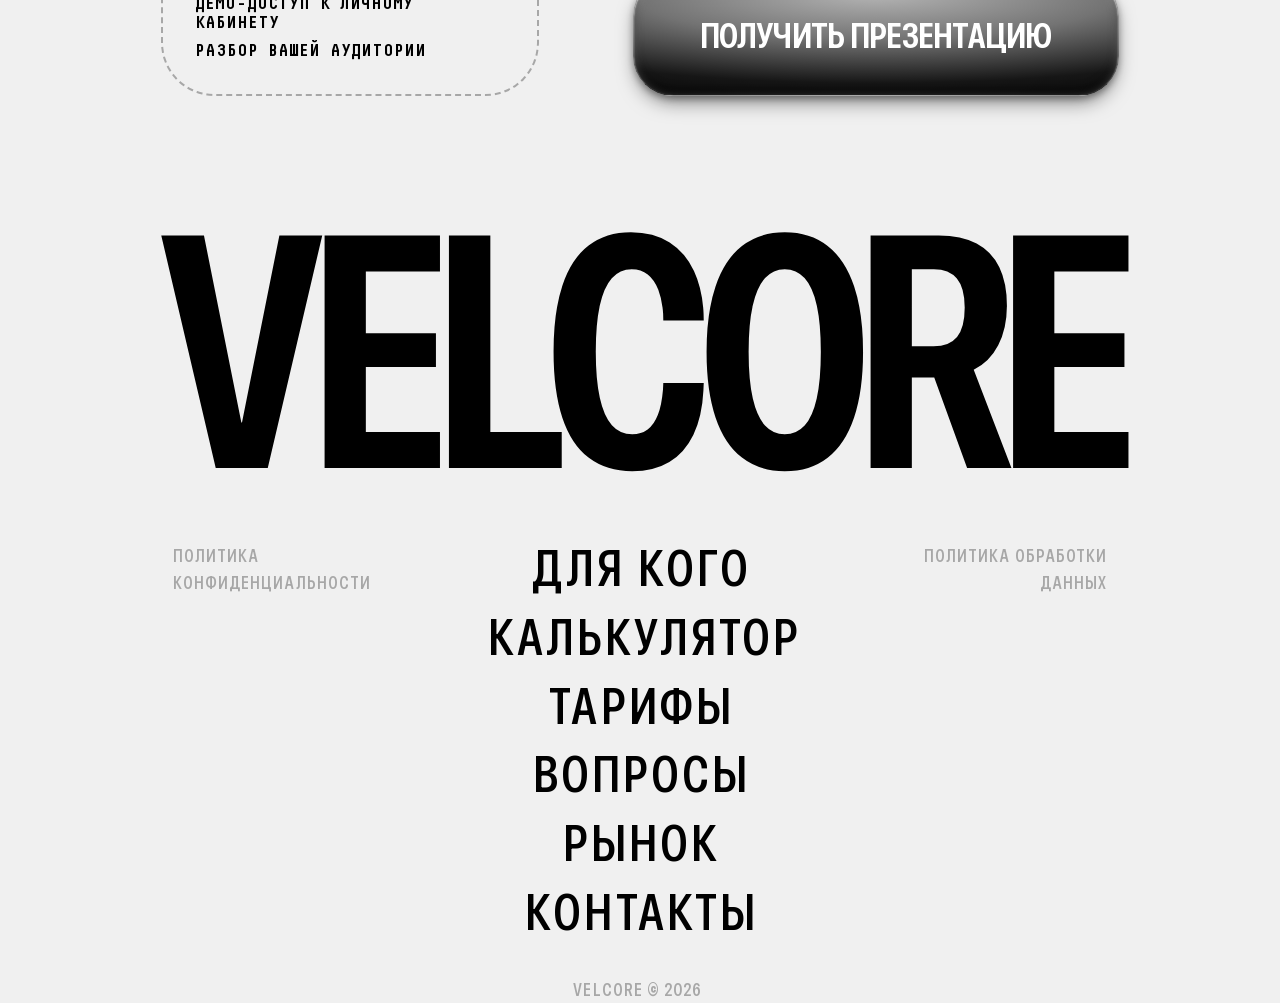
==== commit abd4716e: "fix(tariffs): cascading waterfall card unrolling with rAF lerp damping for smooth fluid motion" ====
--- a/index.html
+++ b/index.html
@@ -35,7 +35,7 @@
   <link rel="preload" href="image/burger-vpn-mockup-mobile.webp" as="image" type="image/webp" media="(max-width: 768px)">
   <link rel="preload" href="image/burger-vpn-mockup.webp" as="image" type="image/webp" media="(min-width: 769px)">
 
-  <link rel="stylesheet" href="css/style.css?v=17">
+  <link rel="stylesheet" href="css/style.css?v=18">
 </head>
 
 <body>
@@ -2063,7 +2063,7 @@
     </div>
   </div>
 
-  <script src="js/main.js?v=18" defer></script>
+  <script src="js/main.js?v=19" defer></script>
 </body>
 
 </html>
--- a/css/style.css
+++ b/css/style.css
@@ -12869,7 +12869,7 @@
   transform-origin: center top;
   backface-visibility: hidden;
   -webkit-backface-visibility: hidden;
-  transition: transform 0.22s cubic-bezier(0.25, 1, 0.5, 1), filter 0.15s ease-out, opacity 0.15s ease-out;
+  transition: none !important;
 }
 
 /* Desktop cards z-index hierarchy and tactile card shadows */
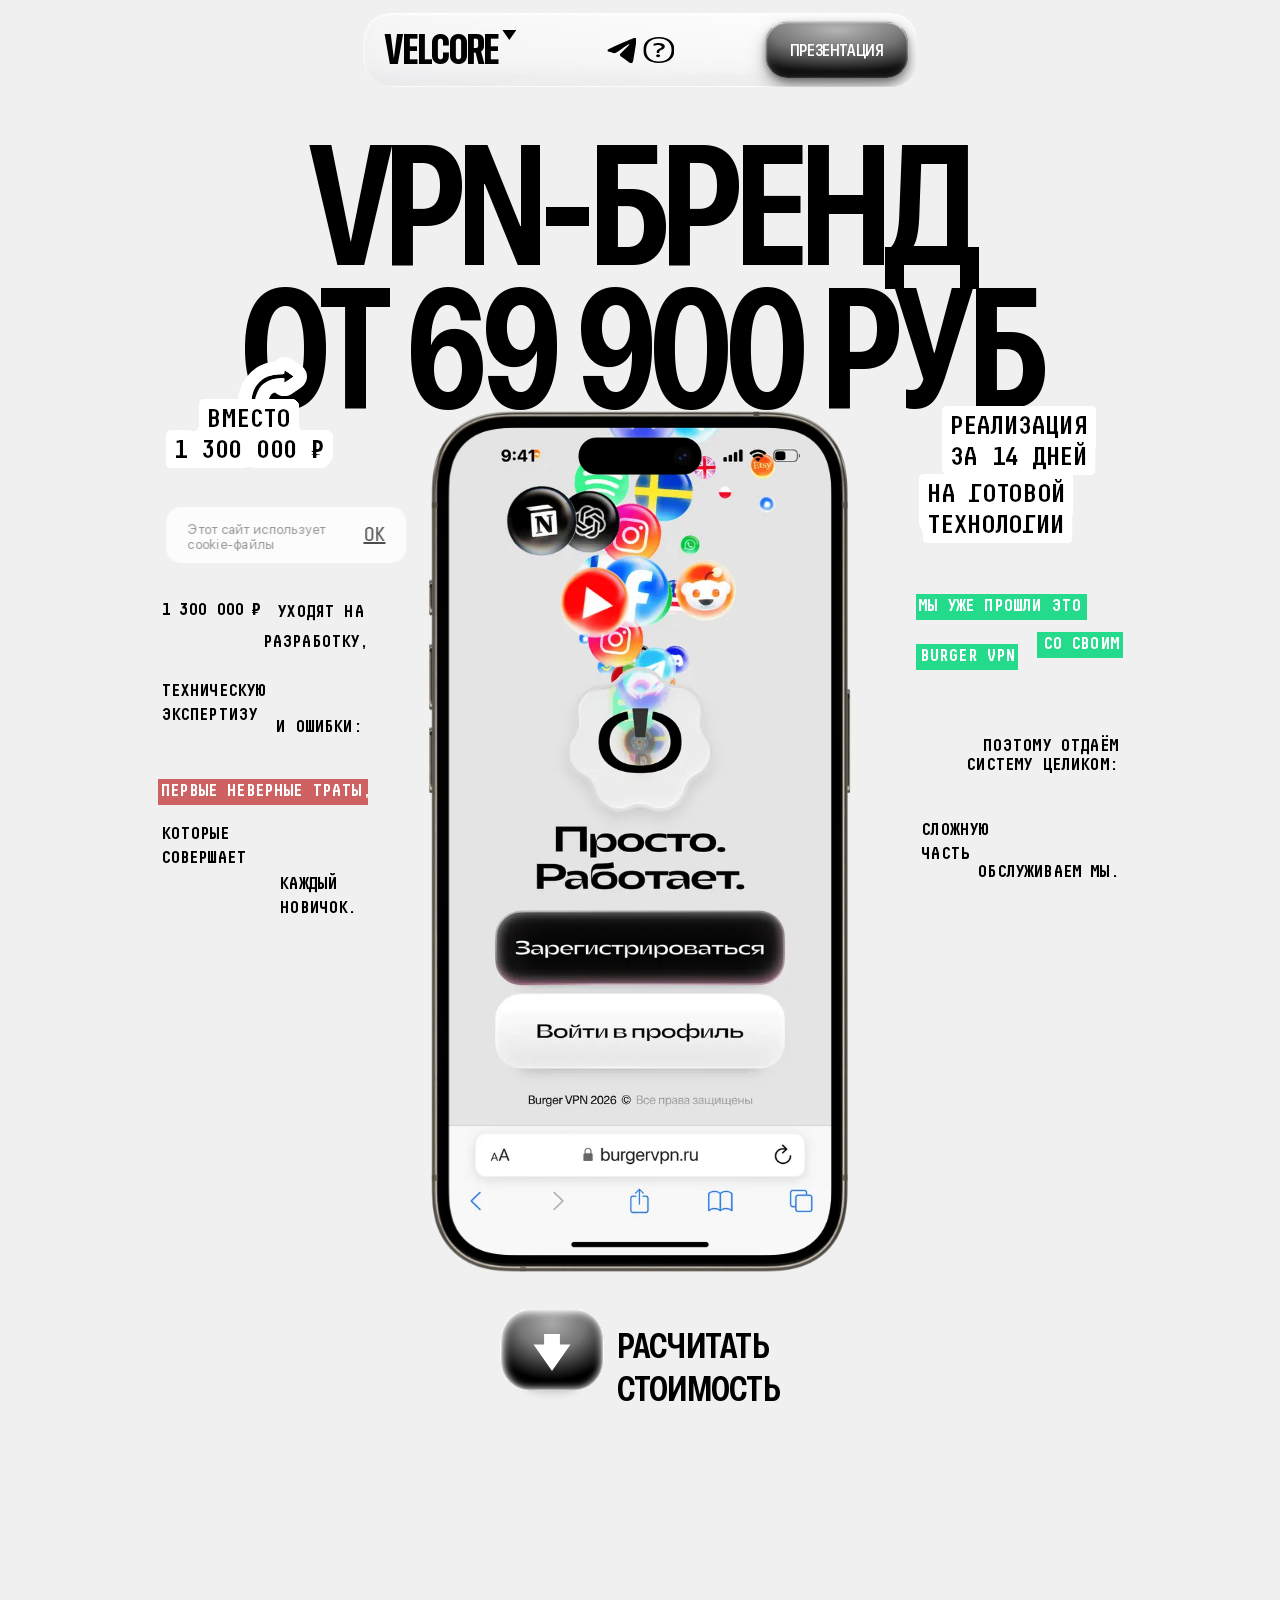
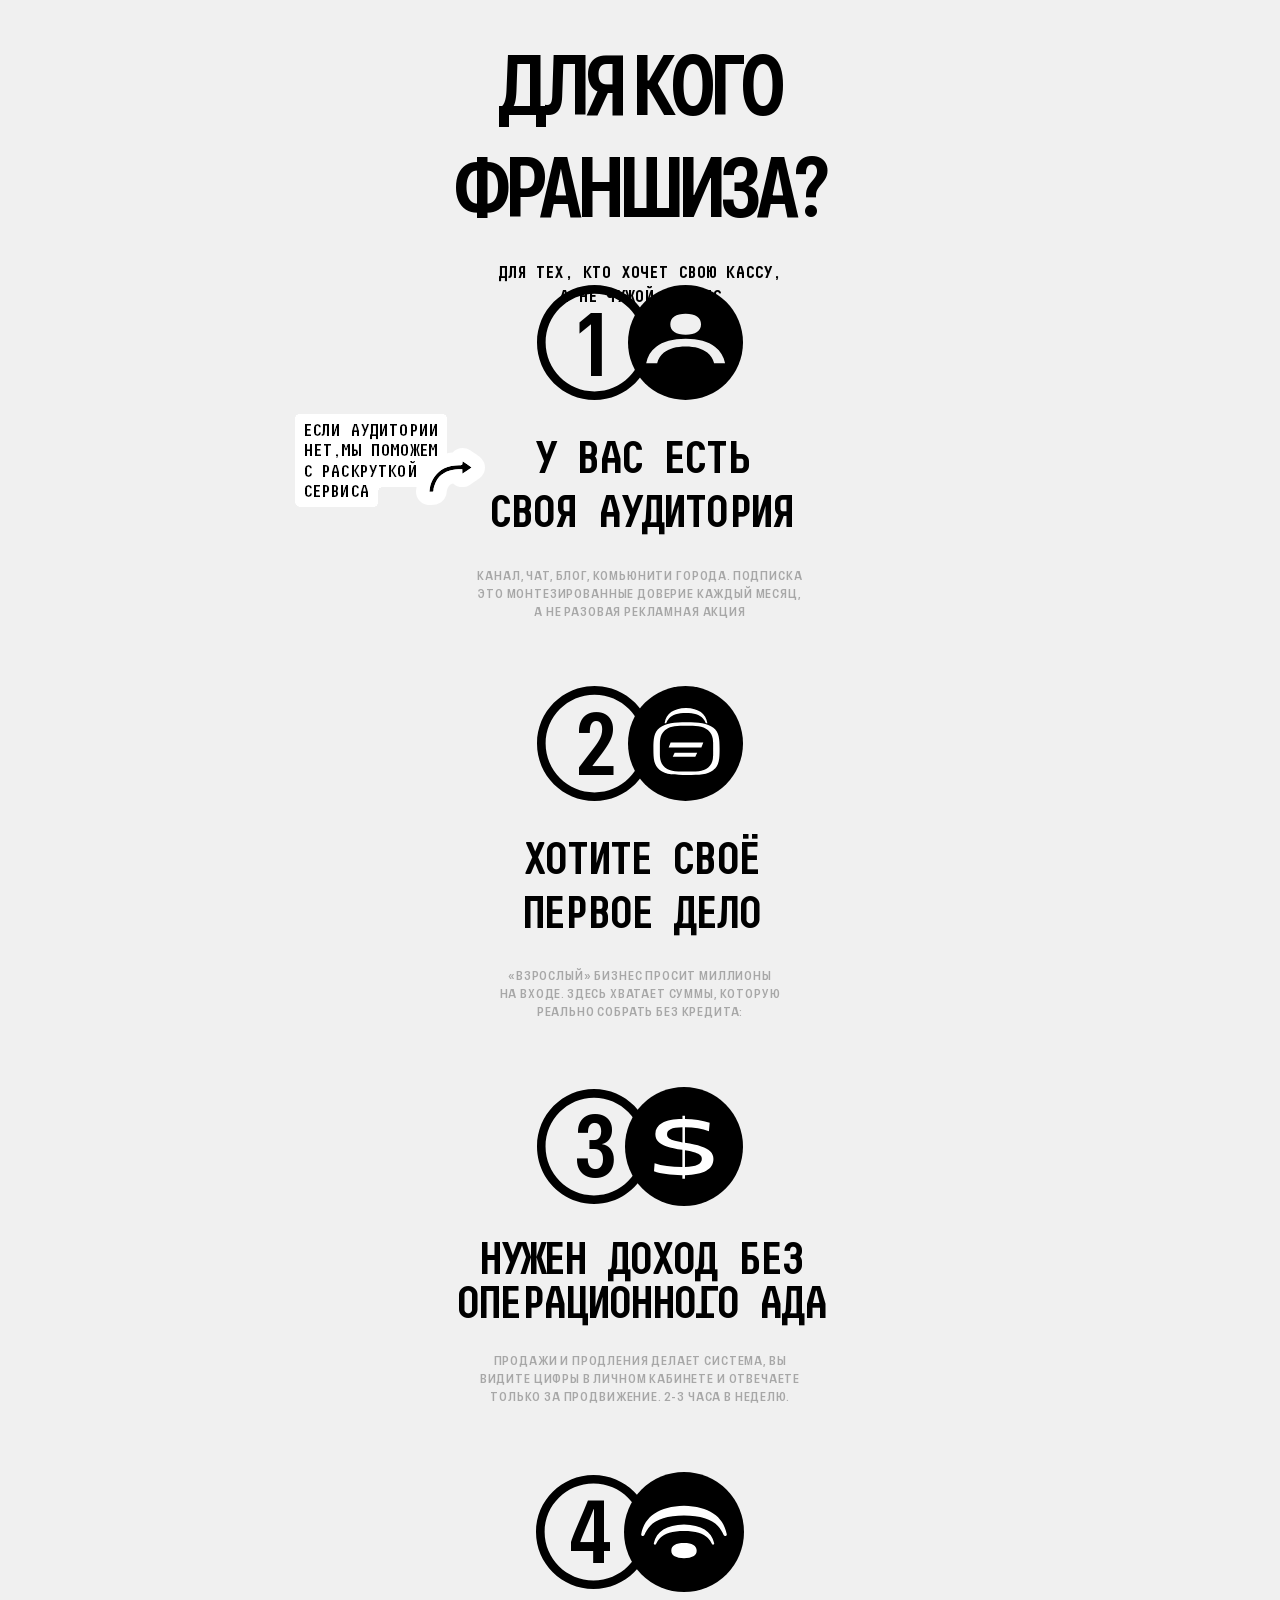
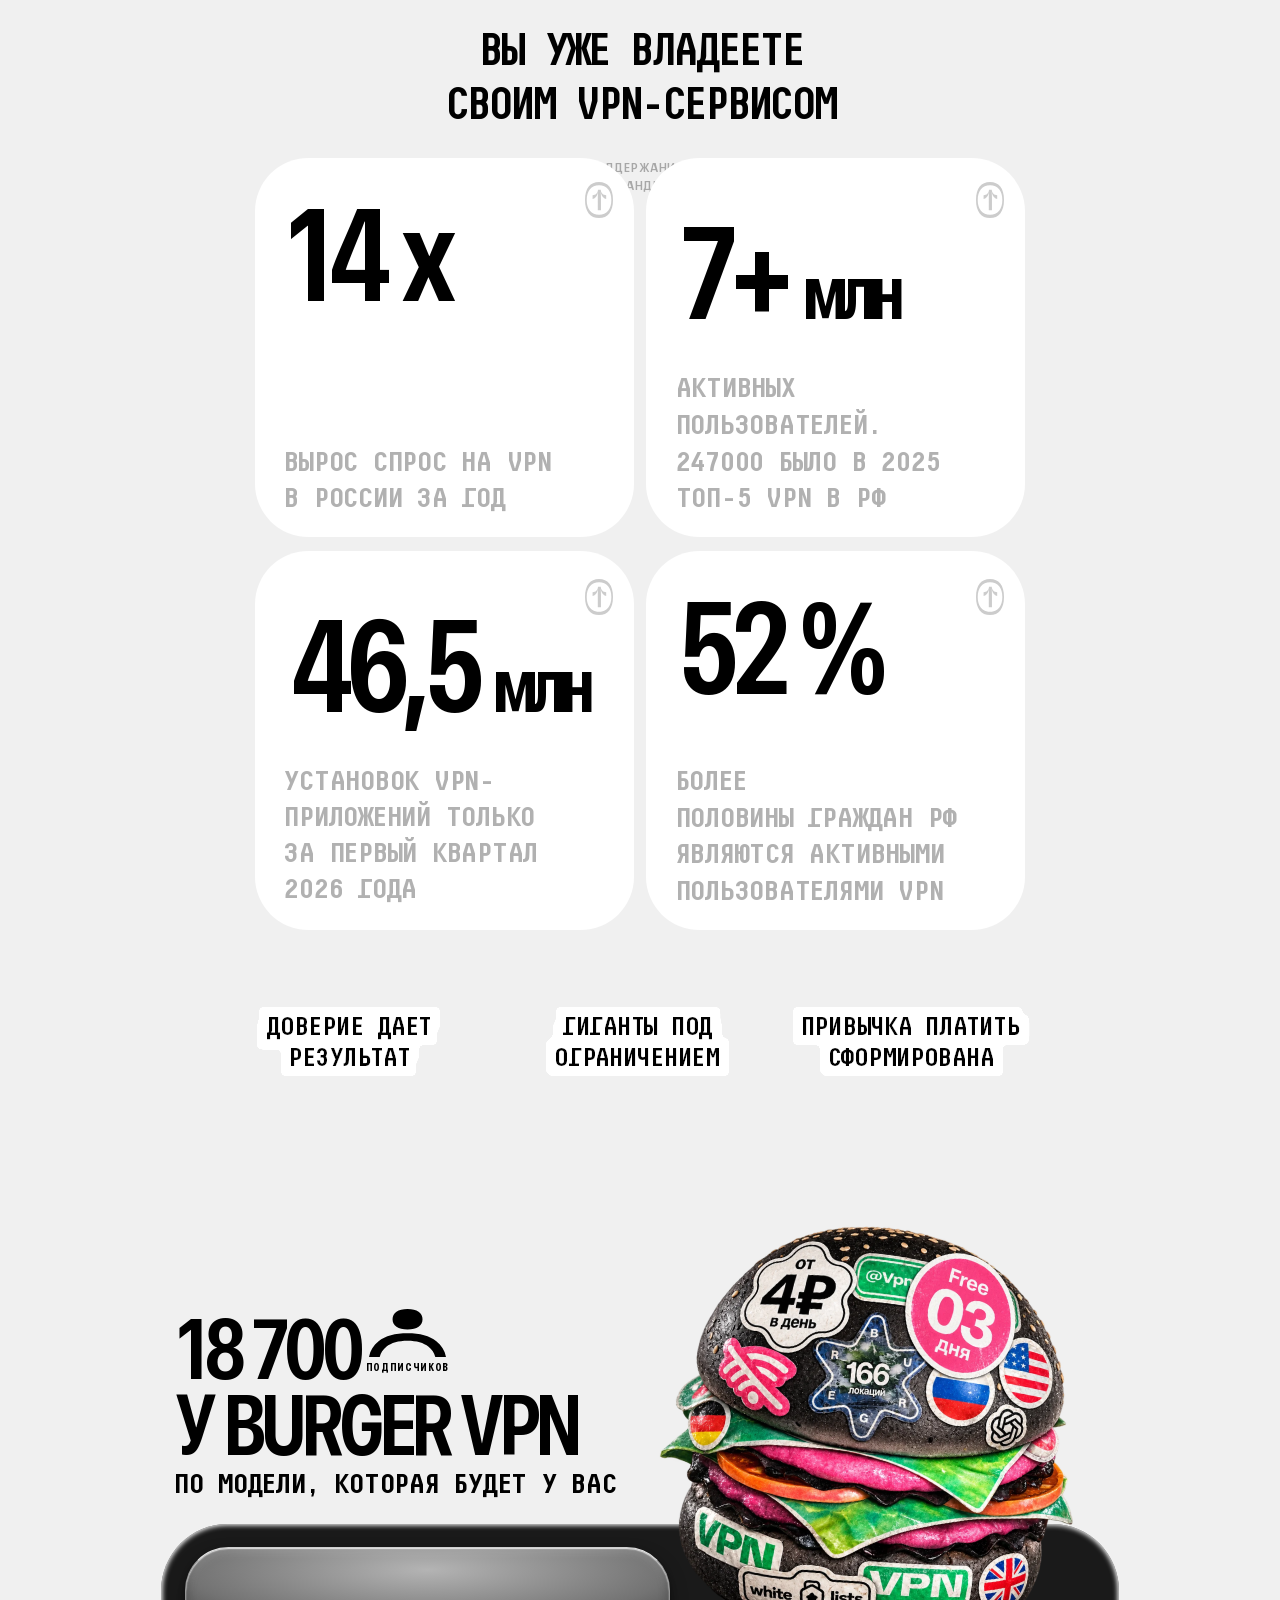
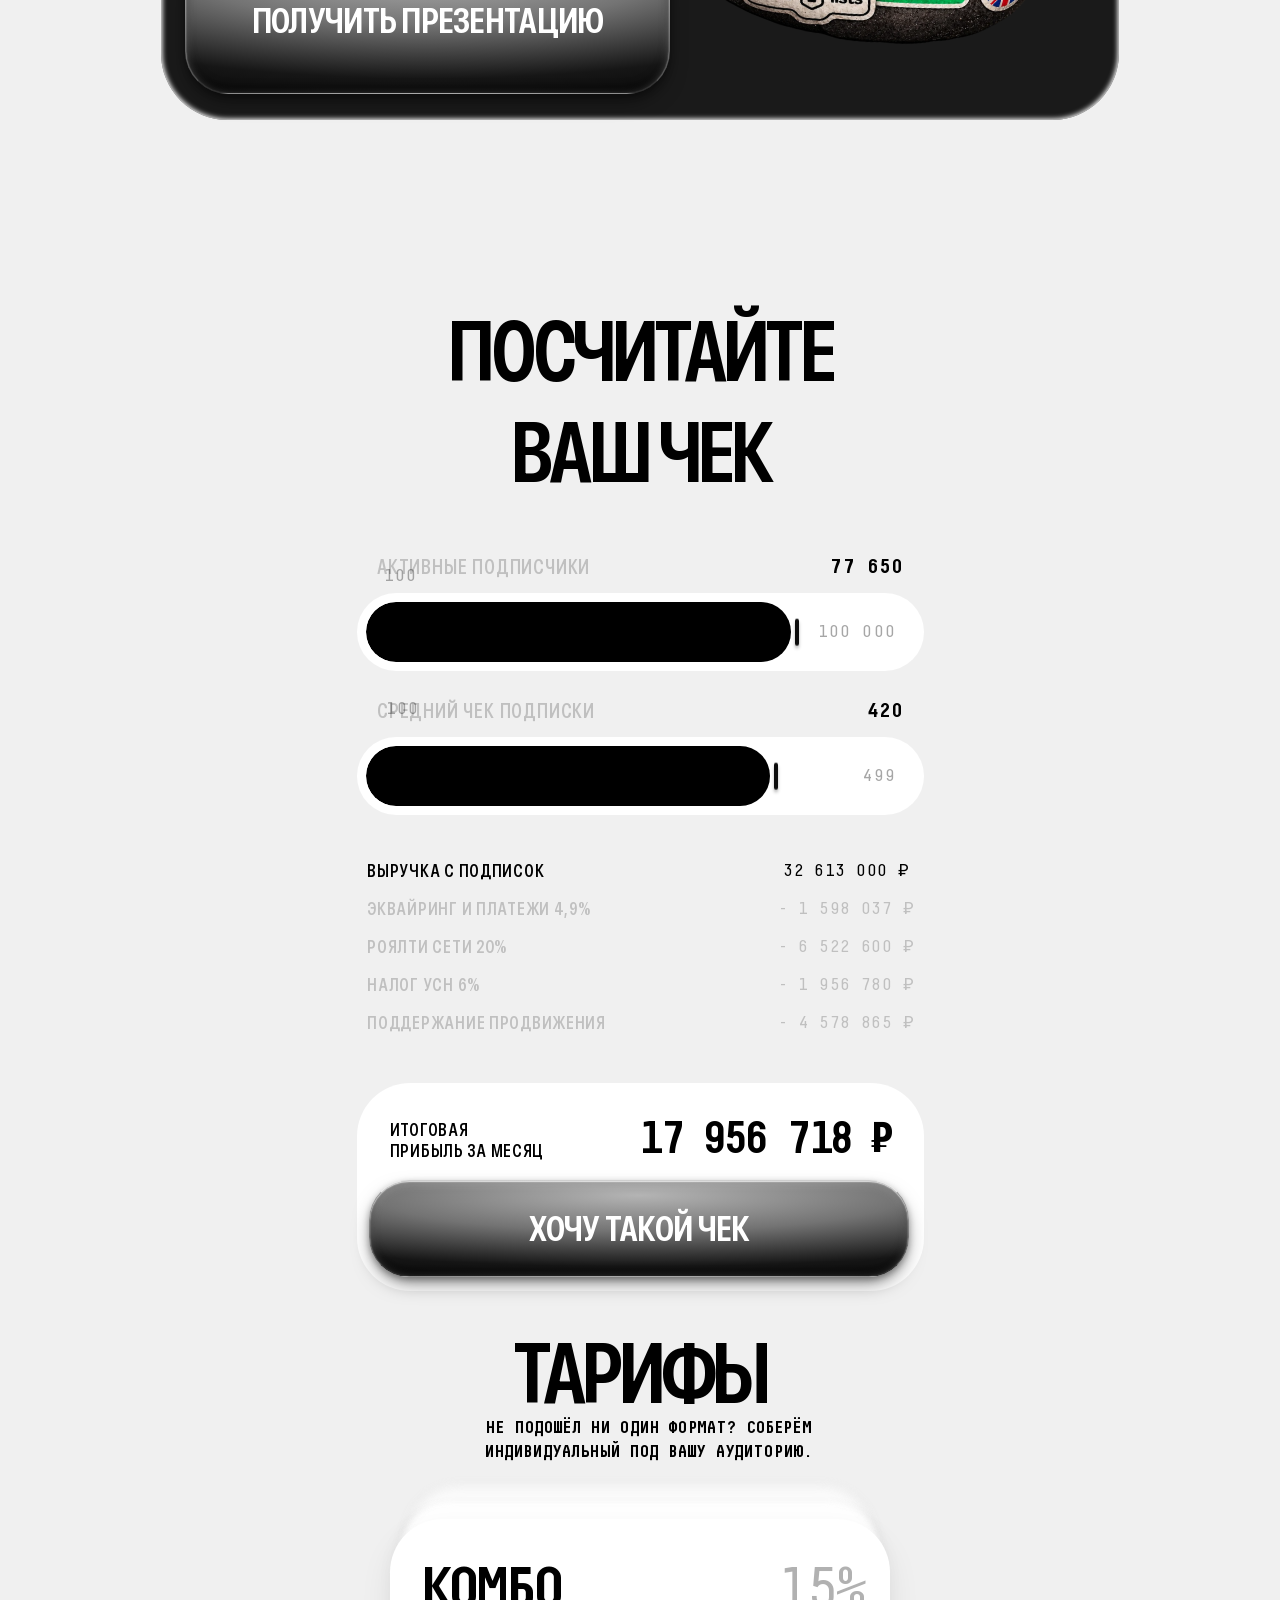
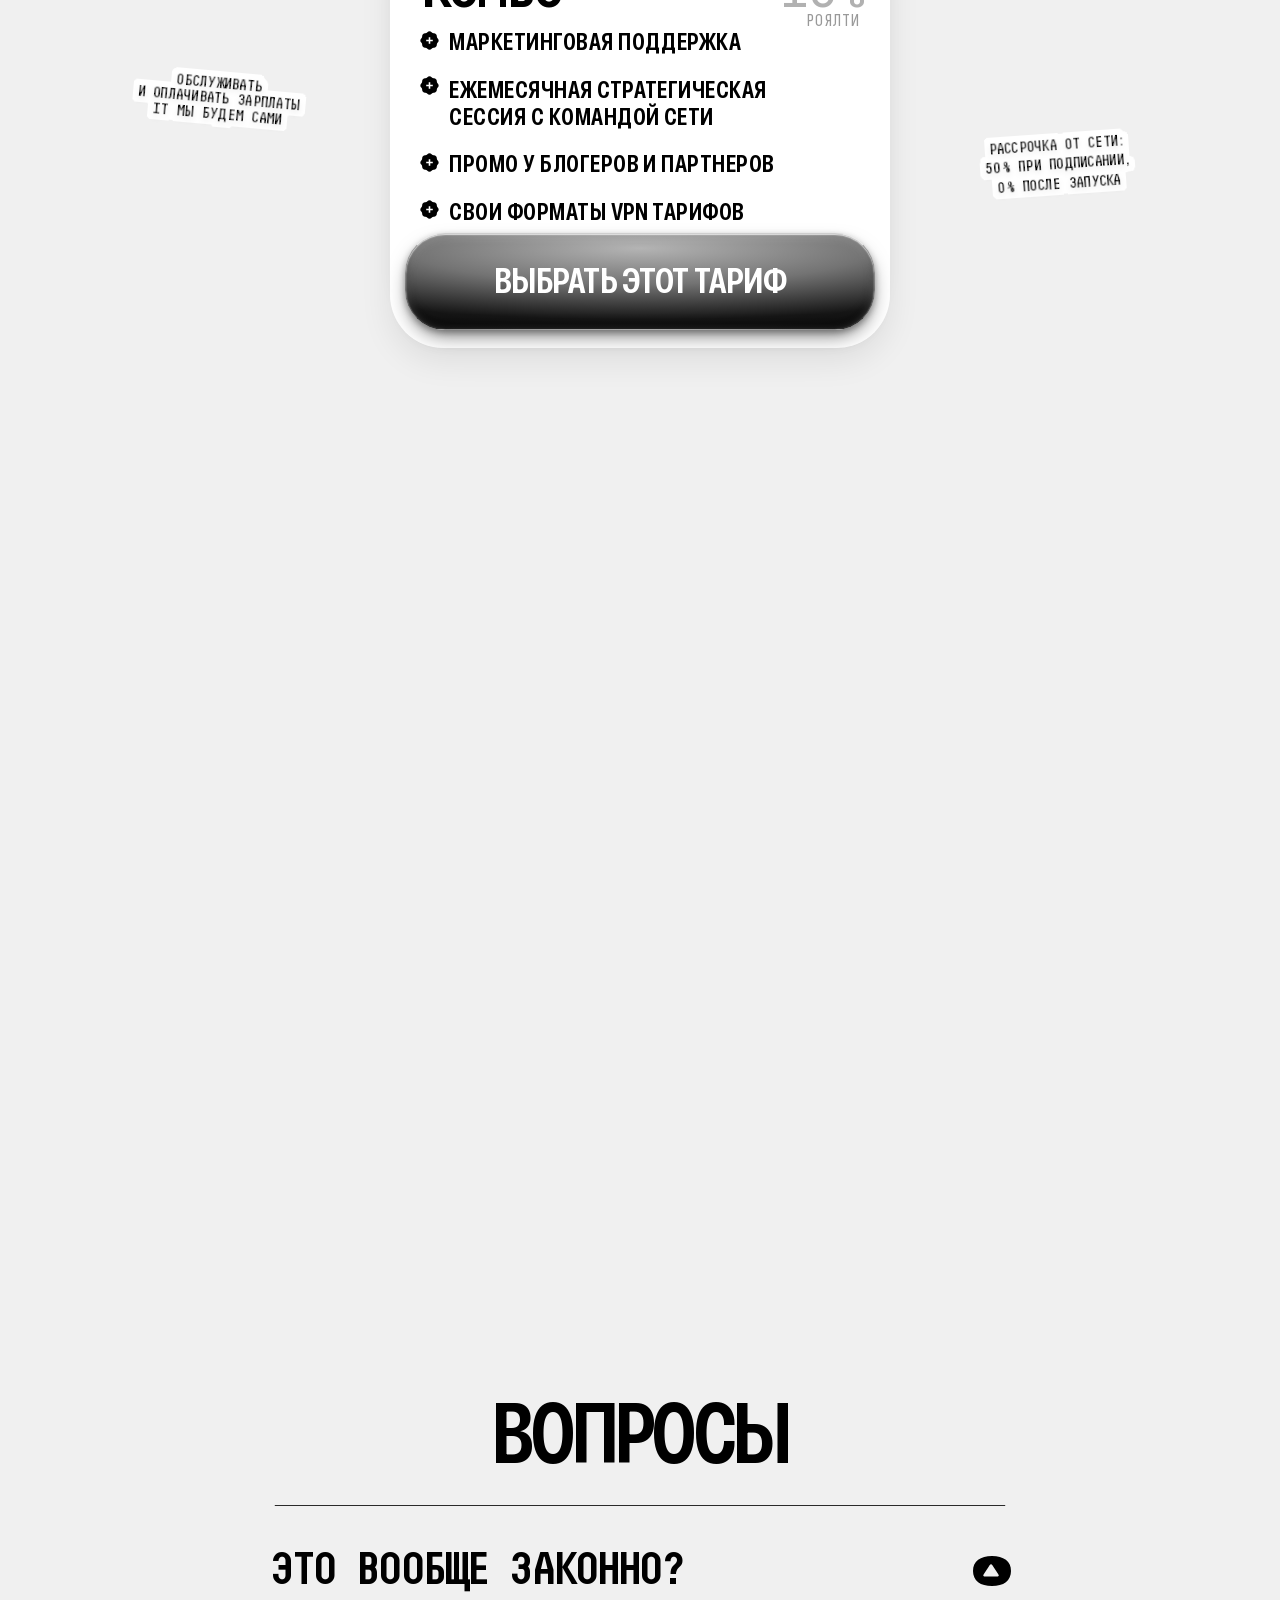
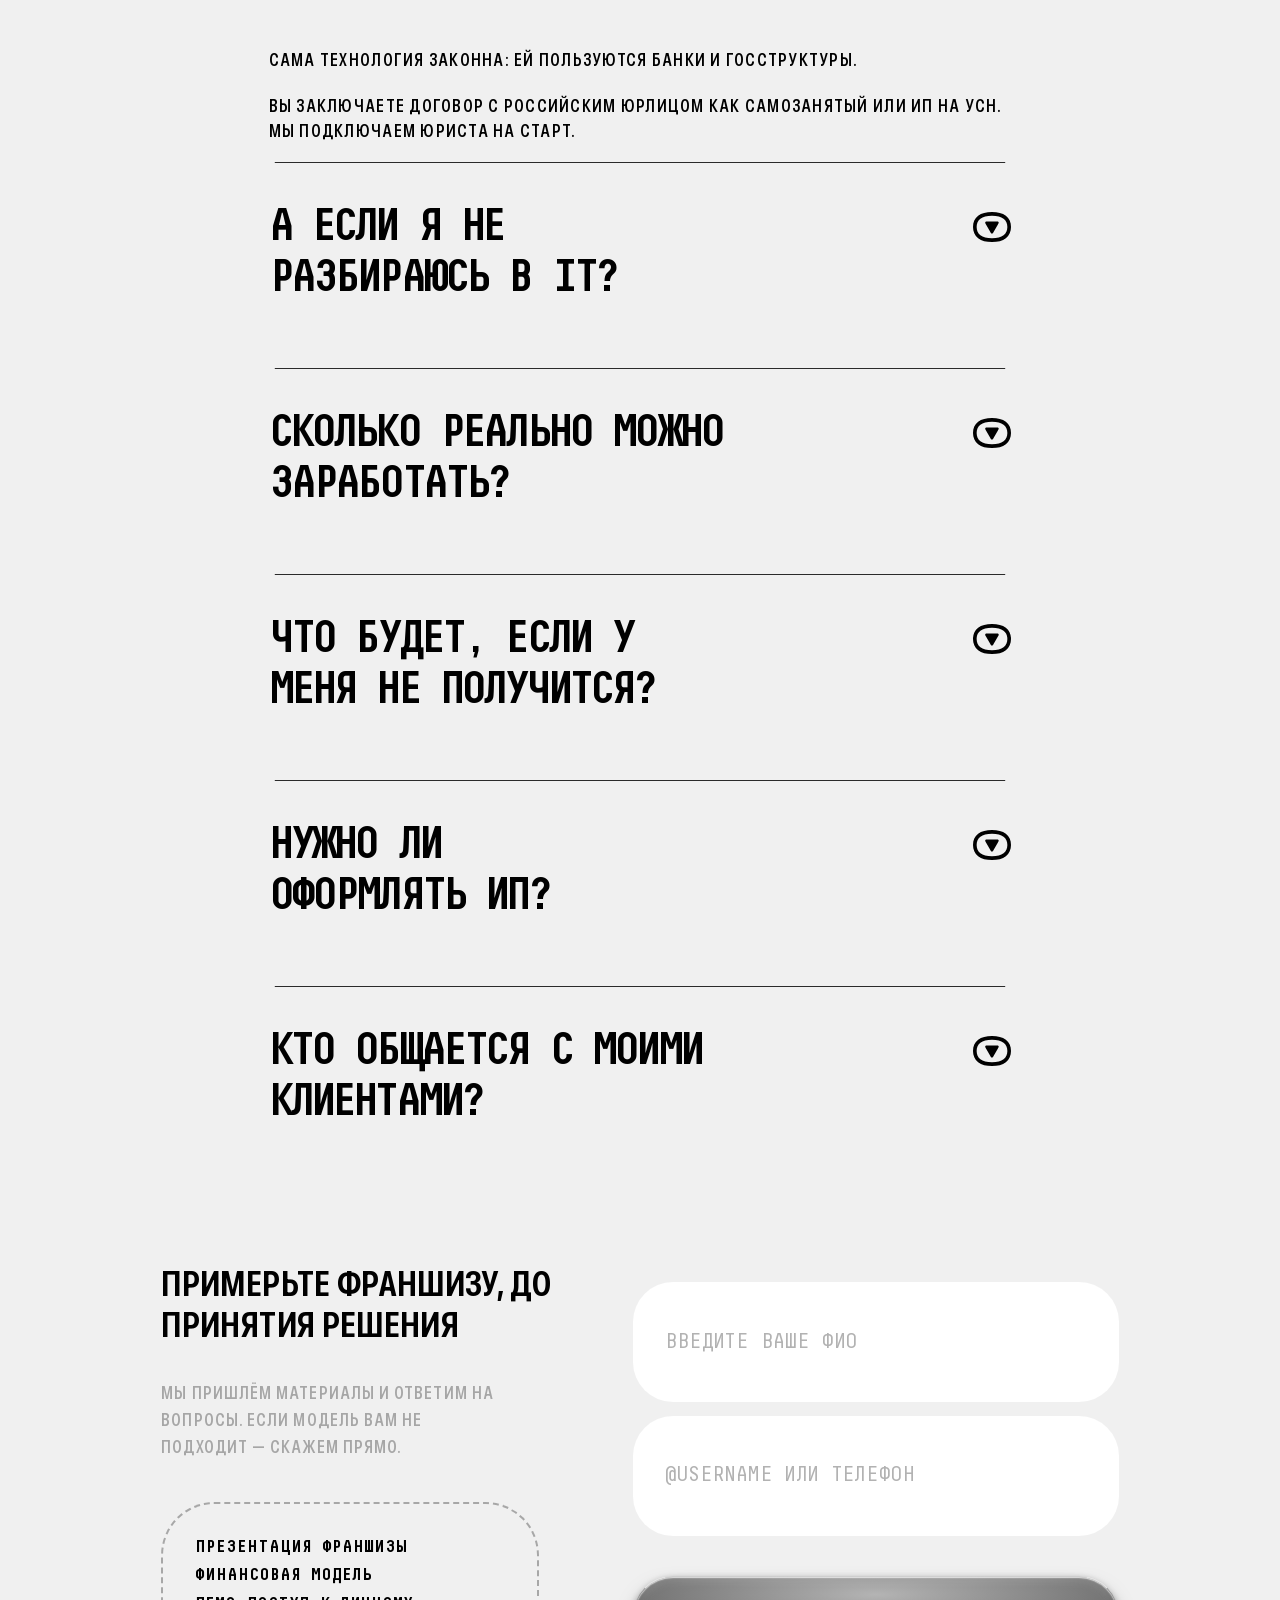
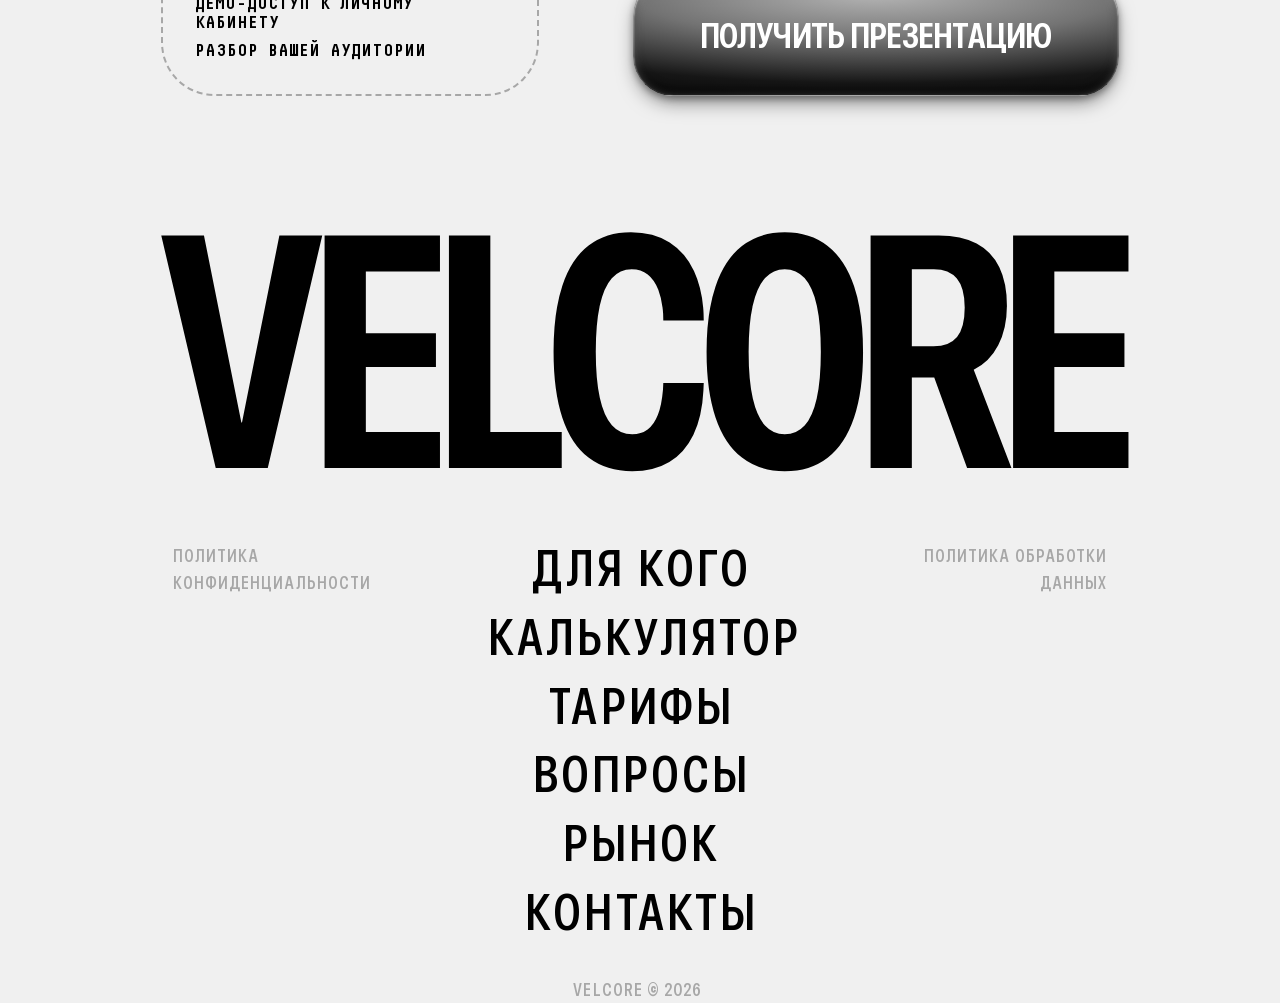
==== commit 2ac11002: "feat(nav): set navbar telegram icon link to https://t.me/neverovmatvey" ====
--- a/index.html
+++ b/index.html
@@ -35,7 +35,7 @@
   <link rel="preload" href="image/burger-vpn-mockup-mobile.webp" as="image" type="image/webp" media="(max-width: 768px)">
   <link rel="preload" href="image/burger-vpn-mockup.webp" as="image" type="image/webp" media="(min-width: 769px)">
 
-  <link rel="stylesheet" href="css/style.css?v=18">
+  <link rel="stylesheet" href="css/style.css?v=19">
 </head>
 
 <body>
@@ -298,7 +298,7 @@
                 <p id="5_123" class="navbar-brand-name Pixso-paragraph-5_123">Velcore</p>
                 <div id="5_124" class="navbar-arrow-icon Pixso-vector-5_124"></div>
               </div>
-              <div id="5_125" class="navbar-social-tg Pixso-vector-5_125"></div>
+              <a href="https://t.me/neverovmatvey" target="_blank" rel="noopener noreferrer" id="5_125" class="navbar-social-tg Pixso-vector-5_125" aria-label="Telegram: Matvey Neverov"></a>
               <div id="5_126" class="navbar-help-icon Pixso-vector-5_126"></div>
               <div id="5_127" class="btn-navbar stroke-wrapper-5_127">
                 <div class="btn-primary Pixso-frame-5_127">
@@ -1165,7 +1165,7 @@
               </div>
               <p id="5_450" class="navbar-brand-name Pixso-paragraph-5_450">Velcore</p>
               <div id="5_451" class="navbar-arrow-icon Pixso-vector-5_451"></div>
-              <div id="5_452" class="navbar-social-tg Pixso-vector-5_452"></div>
+              <a href="https://t.me/neverovmatvey" target="_blank" rel="noopener noreferrer" id="5_452" class="navbar-social-tg Pixso-vector-5_452" aria-label="Telegram: Matvey Neverov"></a>
               <div id="5_453" class="navbar-help-icon Pixso-vector-5_453"></div>
               <div id="5_454" class="btn-navbar stroke-wrapper-5_454">
                 <div class="btn-primary Pixso-frame-5_454">
@@ -2063,7 +2063,7 @@
     </div>
   </div>
 
-  <script src="js/main.js?v=19" defer></script>
+  <script src="js/main.js?v=20" defer></script>
 </body>
 
 </html>
--- a/css/style.css
+++ b/css/style.css
@@ -12916,4 +12916,22 @@
 .Pixso-frame-4_223 {
   z-index: 10;
   box-shadow: 0 10px 28px rgba(0, 0, 0, 0.08);
+}
+
+/* Telegram navbar icon interactive styling */
+.navbar-social-tg {
+  display: block;
+  cursor: pointer !important;
+  text-decoration: none;
+  transition: transform 0.2s cubic-bezier(0.25, 1, 0.5, 1), opacity 0.2s ease;
+}
+
+.navbar-social-tg:hover {
+  transform: scale(1.12);
+  opacity: 0.85;
+}
+
+.navbar-social-tg:active {
+  transform: scale(0.95);
+  opacity: 0.7;
 }
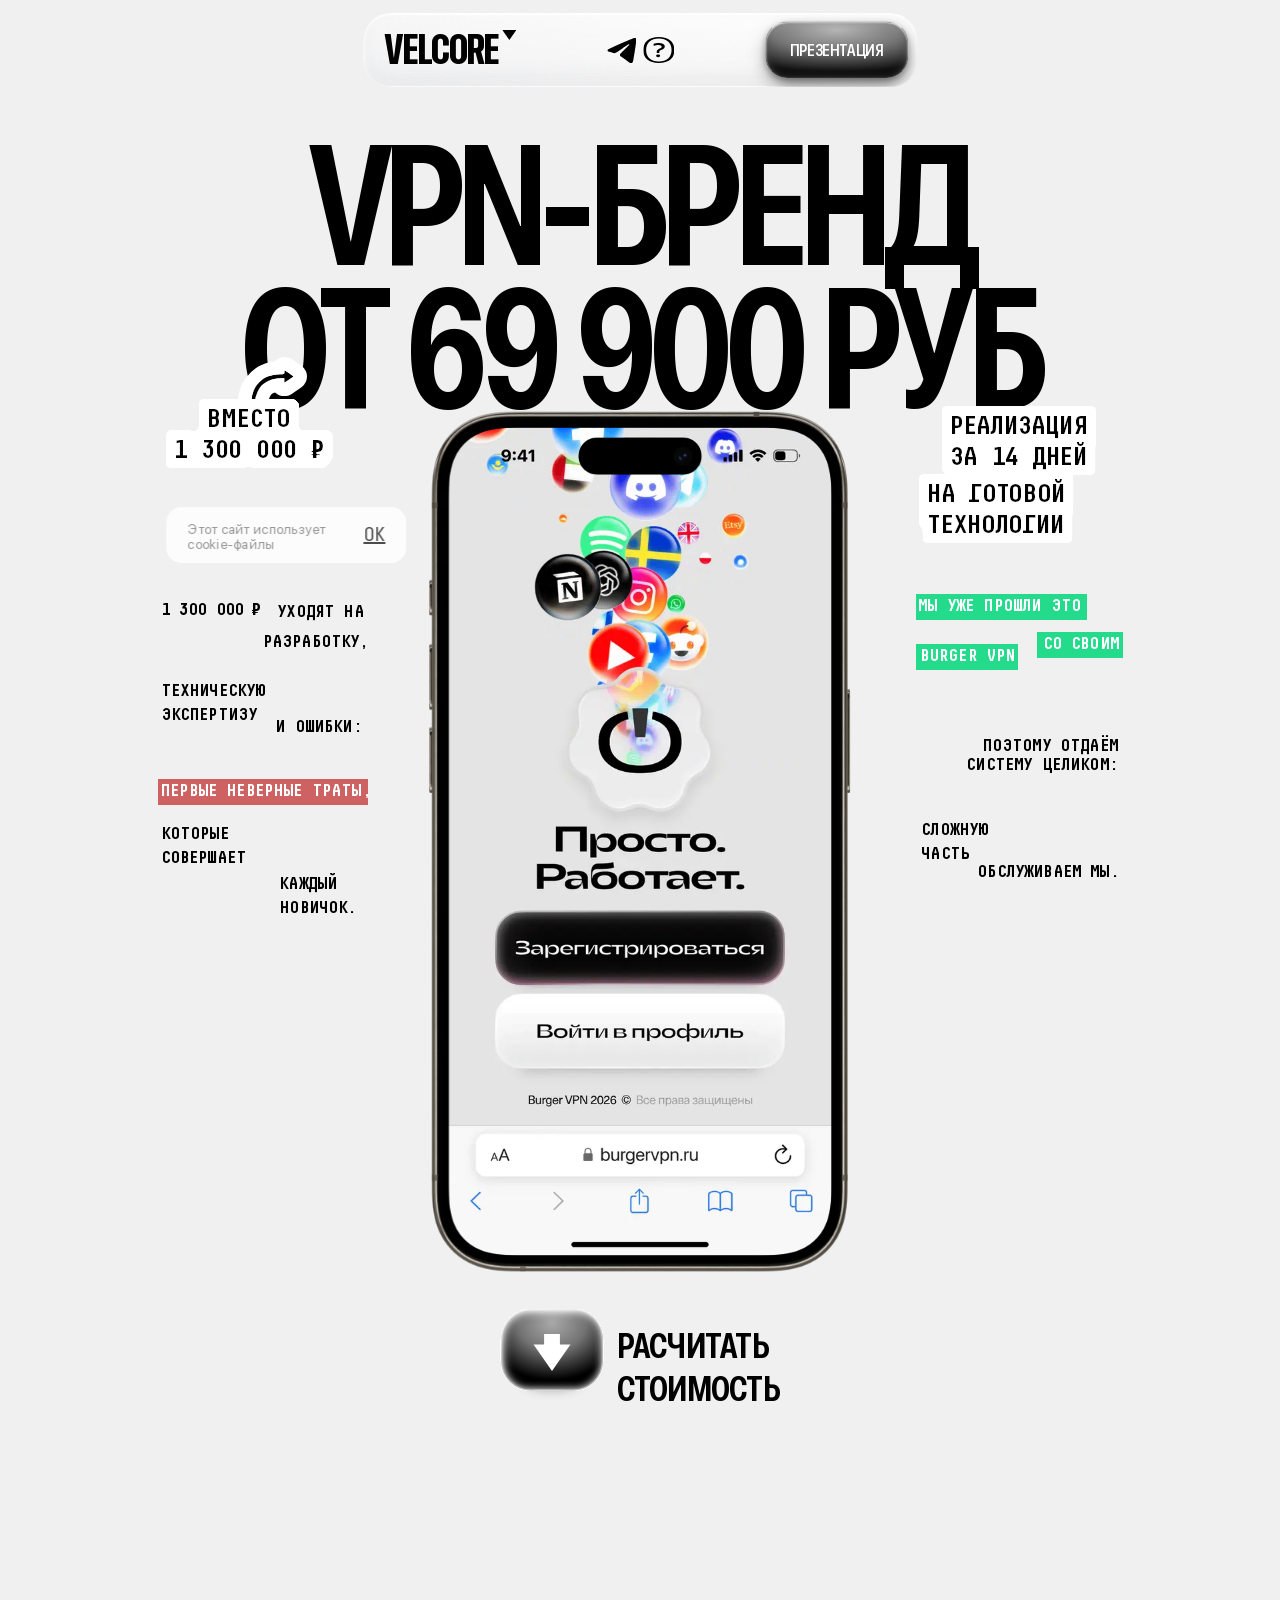
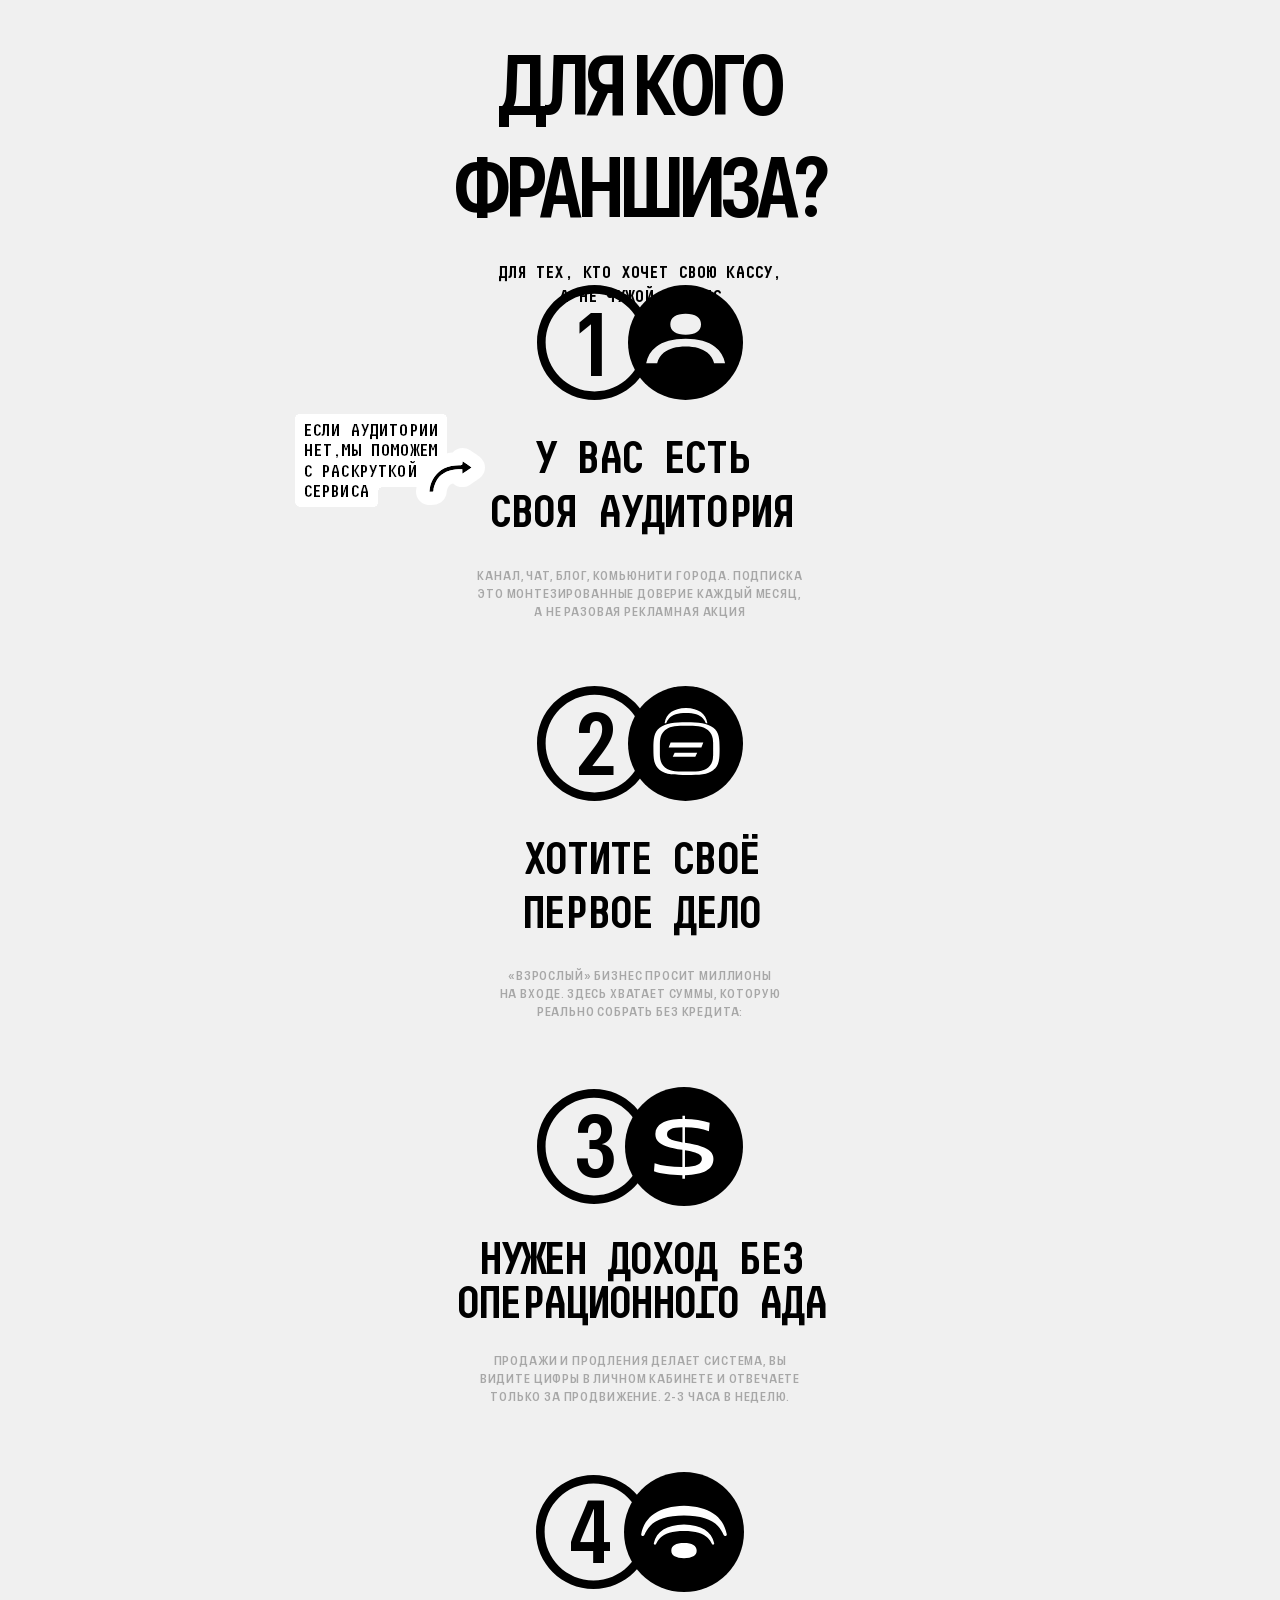
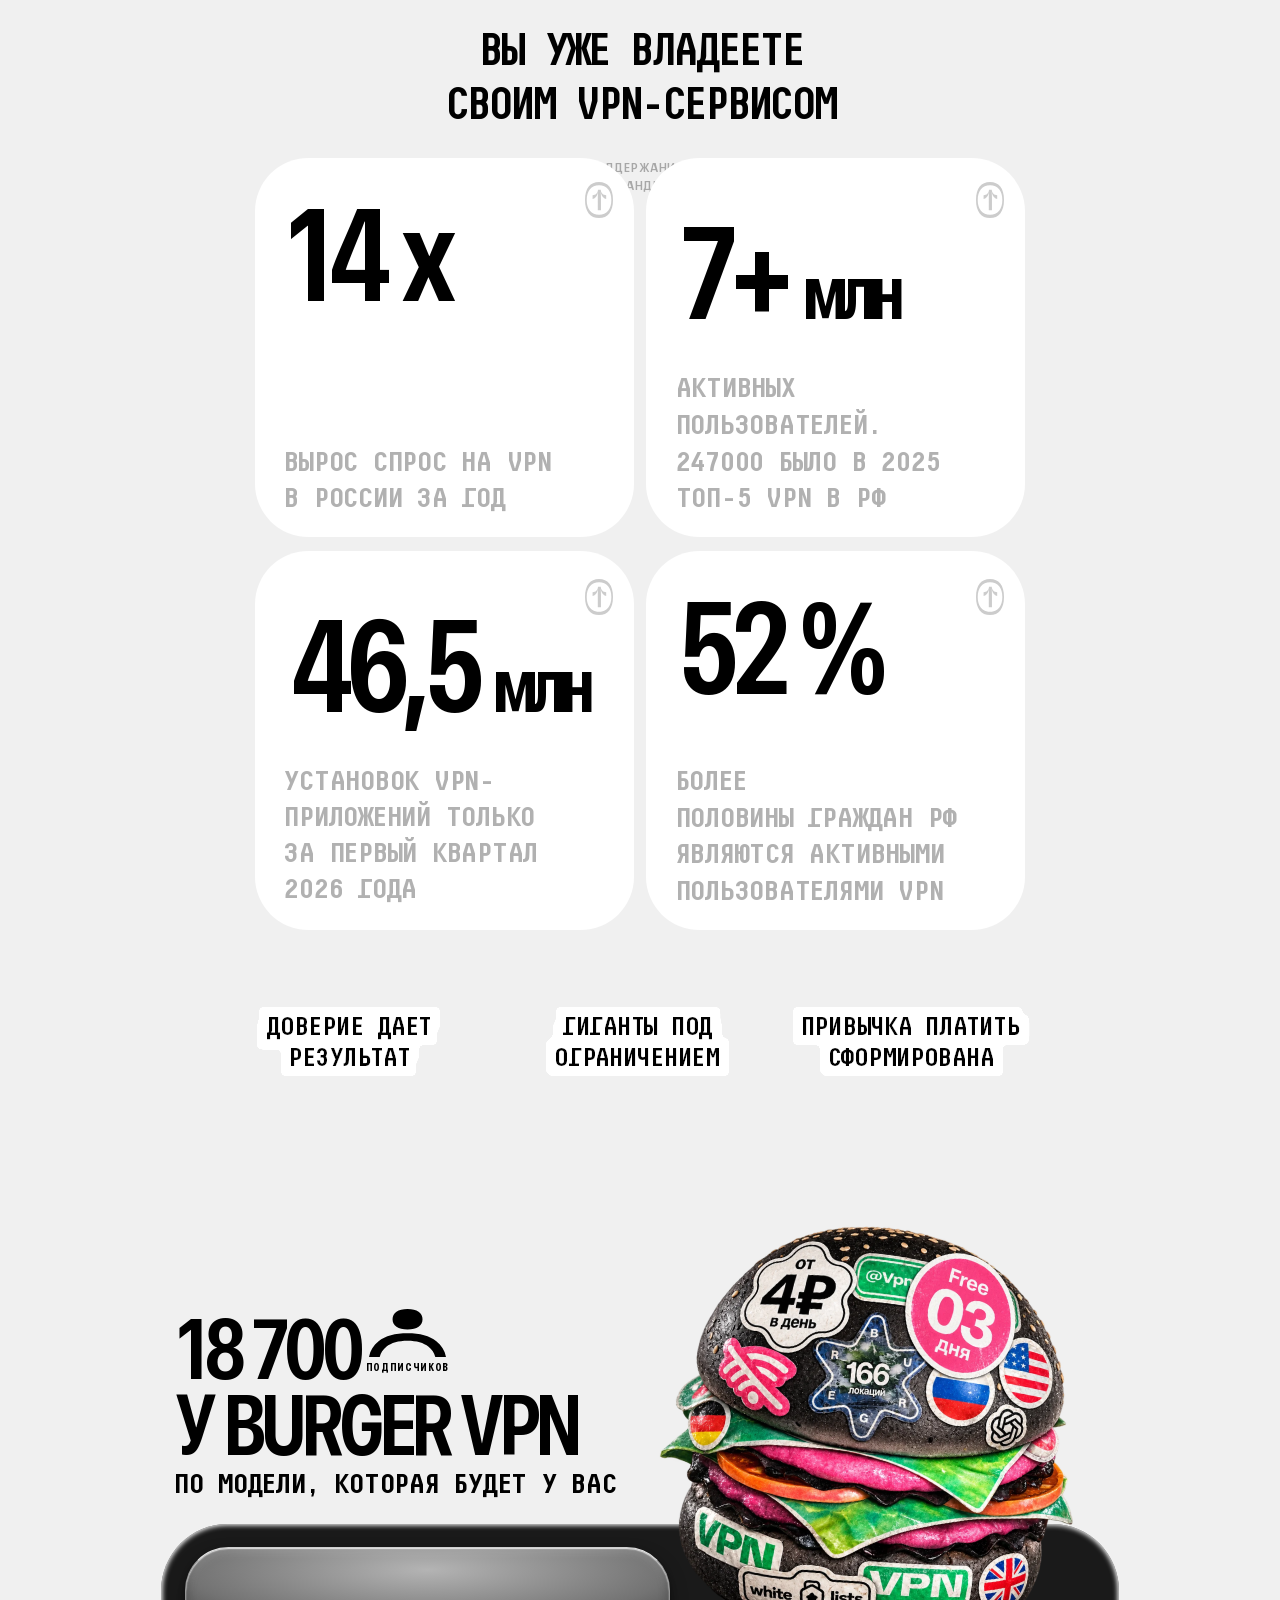
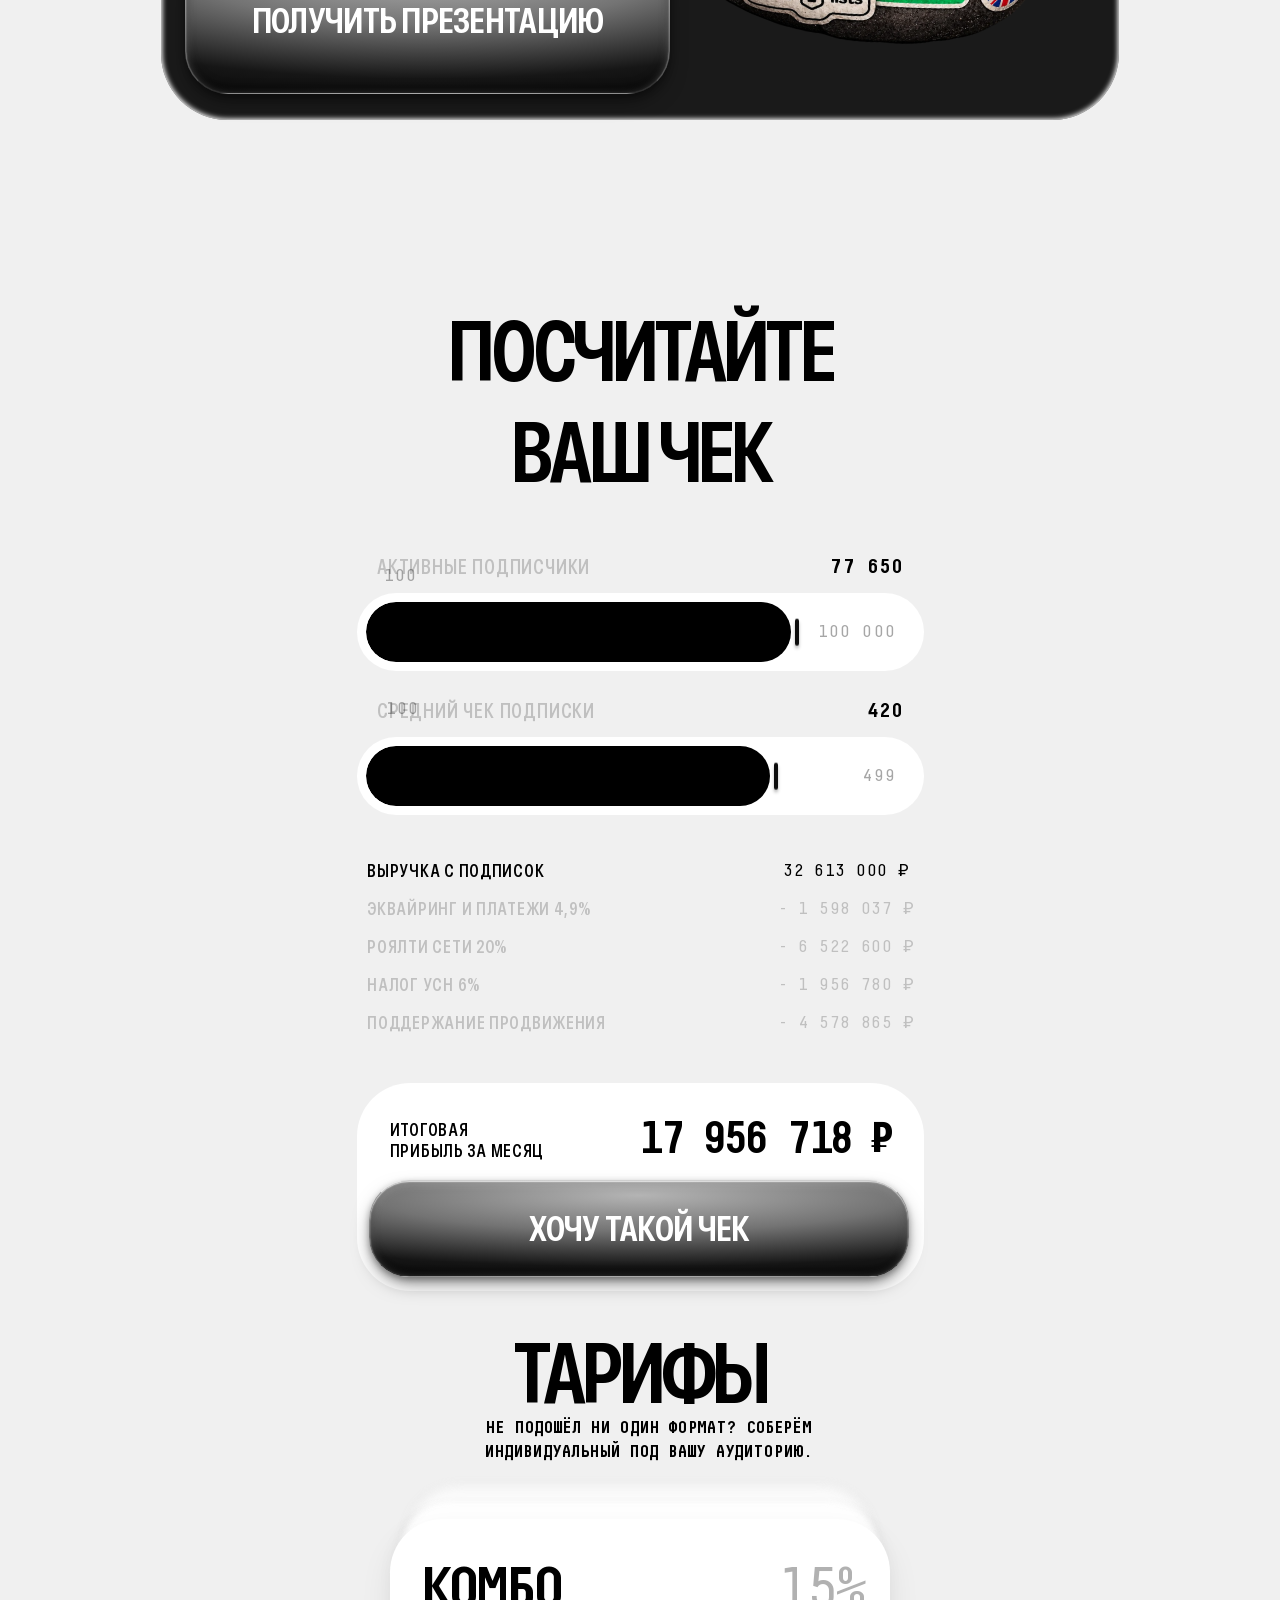
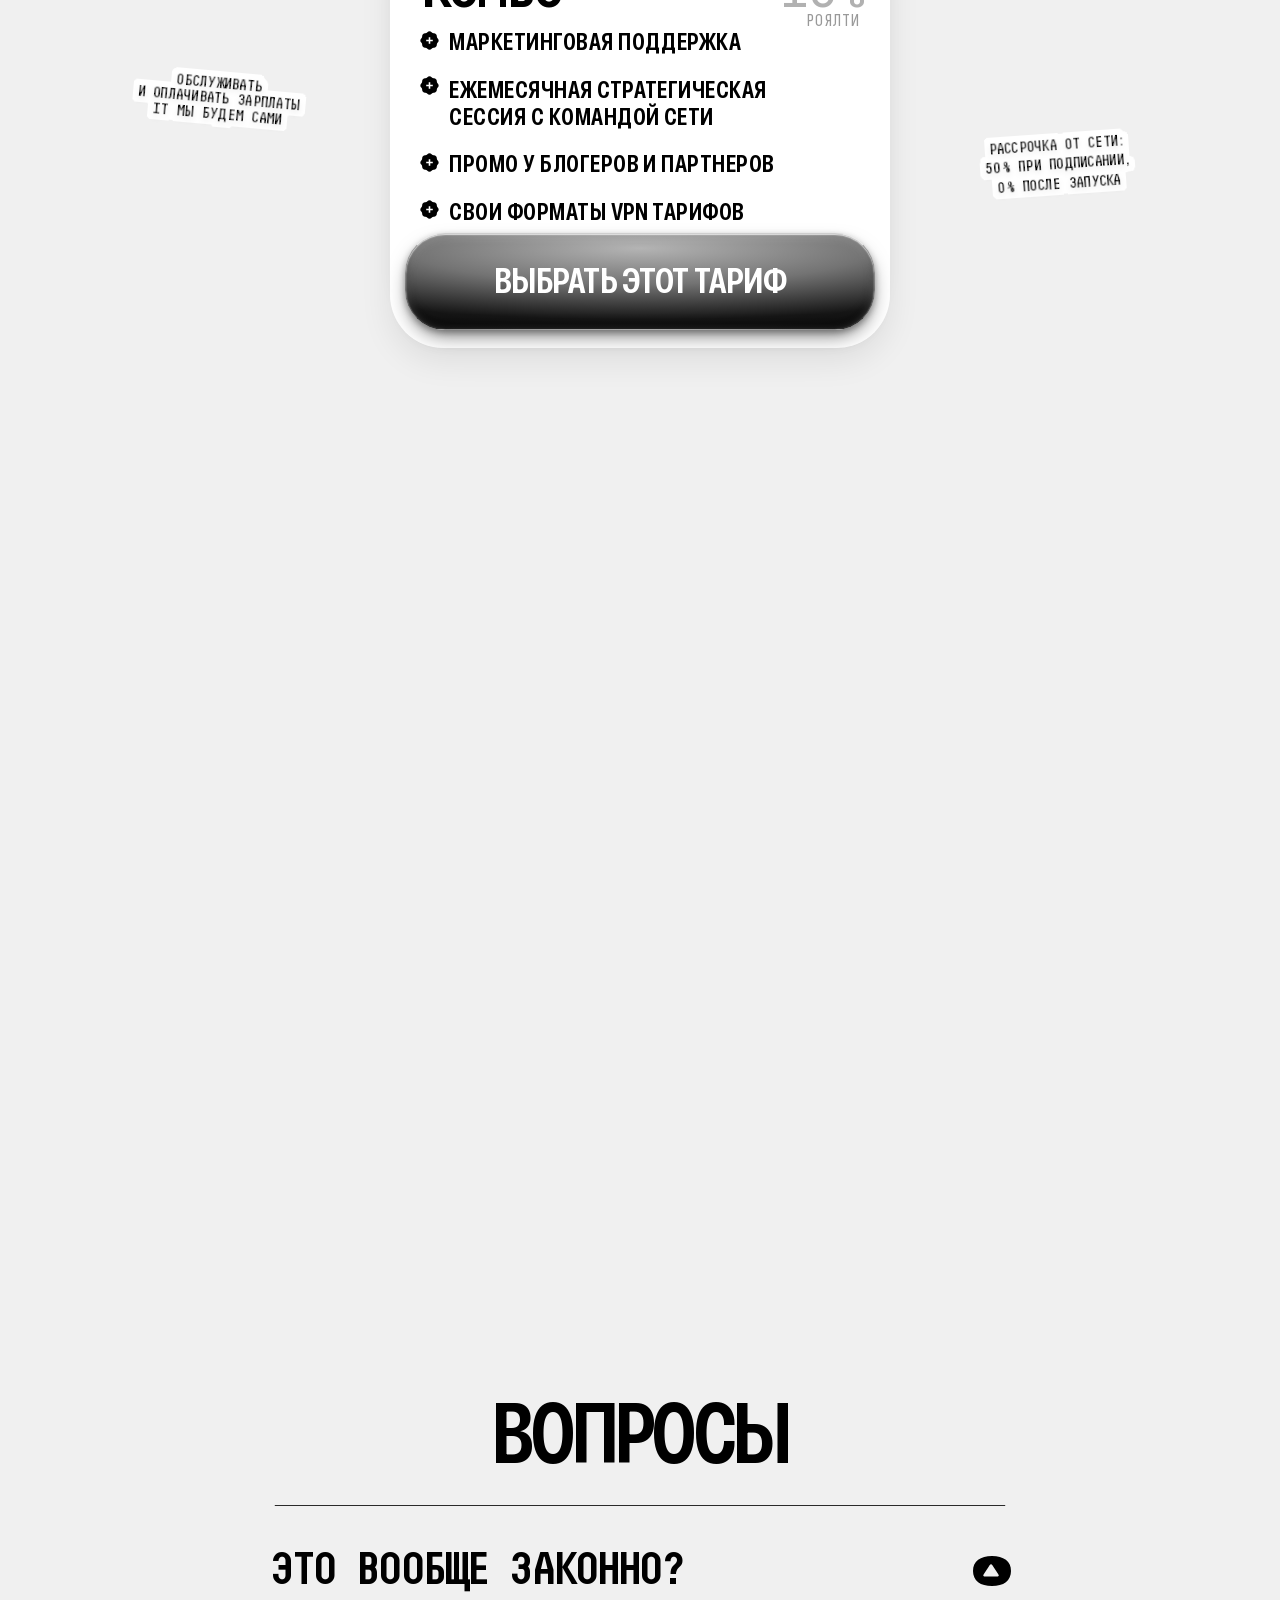
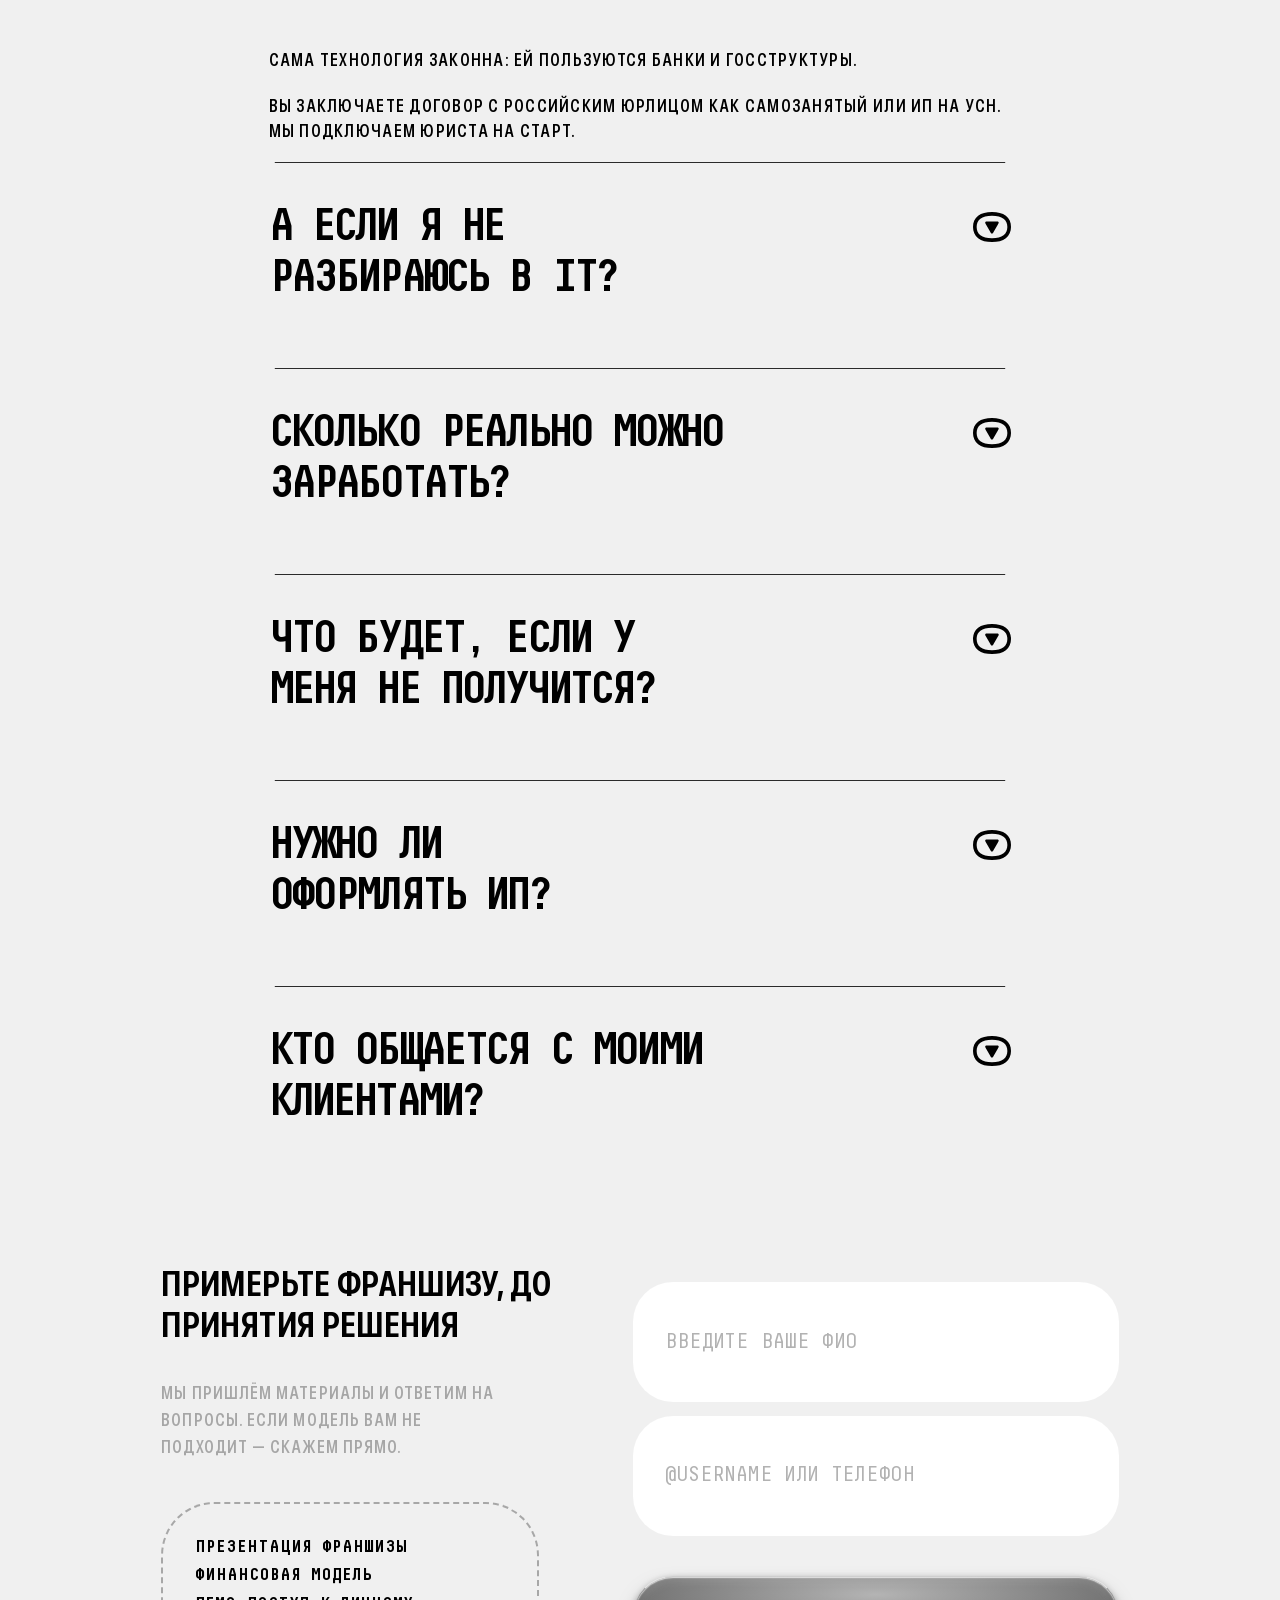
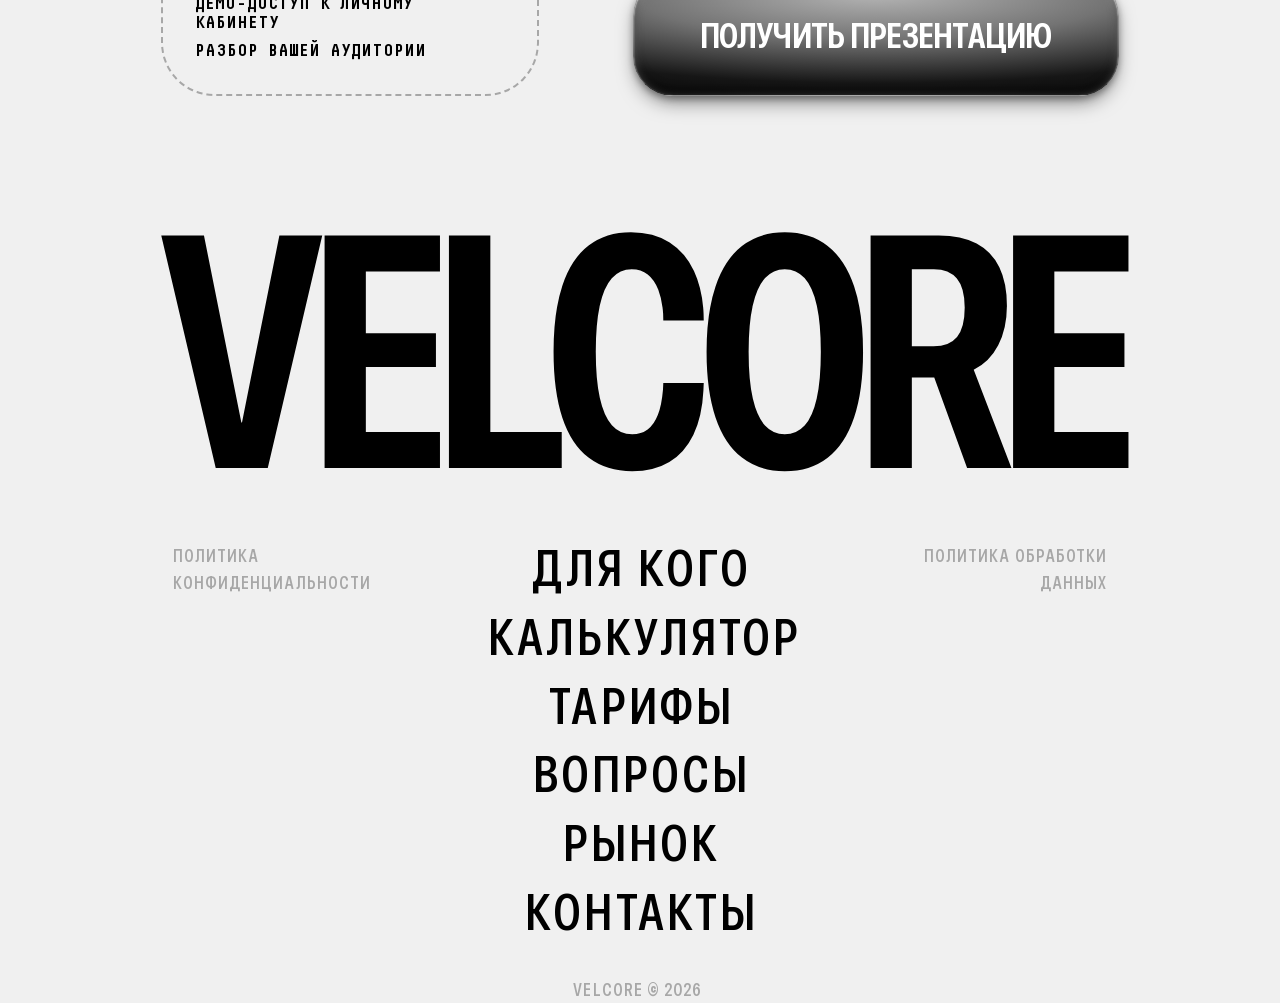
==== commit a0f4f058: "fix(nav): remove hover animation on telegram icon" ====
--- a/index.html
+++ b/index.html
@@ -35,7 +35,7 @@
   <link rel="preload" href="image/burger-vpn-mockup-mobile.webp" as="image" type="image/webp" media="(max-width: 768px)">
   <link rel="preload" href="image/burger-vpn-mockup.webp" as="image" type="image/webp" media="(min-width: 769px)">
 
-  <link rel="stylesheet" href="css/style.css?v=19">
+  <link rel="stylesheet" href="css/style.css?v=20">
 </head>
 
 <body>
@@ -2063,7 +2063,7 @@
     </div>
   </div>
 
-  <script src="js/main.js?v=20" defer></script>
+  <script src="js/main.js?v=23" defer></script>
 </body>
 
 </html>
--- a/css/style.css
+++ b/css/style.css
@@ -12918,20 +12918,9 @@
   box-shadow: 0 10px 28px rgba(0, 0, 0, 0.08);
 }
 
-/* Telegram navbar icon interactive styling */
+/* Telegram navbar icon interactive styling (no hover animation) */
 .navbar-social-tg {
   display: block;
   cursor: pointer !important;
   text-decoration: none;
-  transition: transform 0.2s cubic-bezier(0.25, 1, 0.5, 1), opacity 0.2s ease;
-}
-
-.navbar-social-tg:hover {
-  transform: scale(1.12);
-  opacity: 0.85;
-}
-
-.navbar-social-tg:active {
-  transform: scale(0.95);
-  opacity: 0.7;
 }
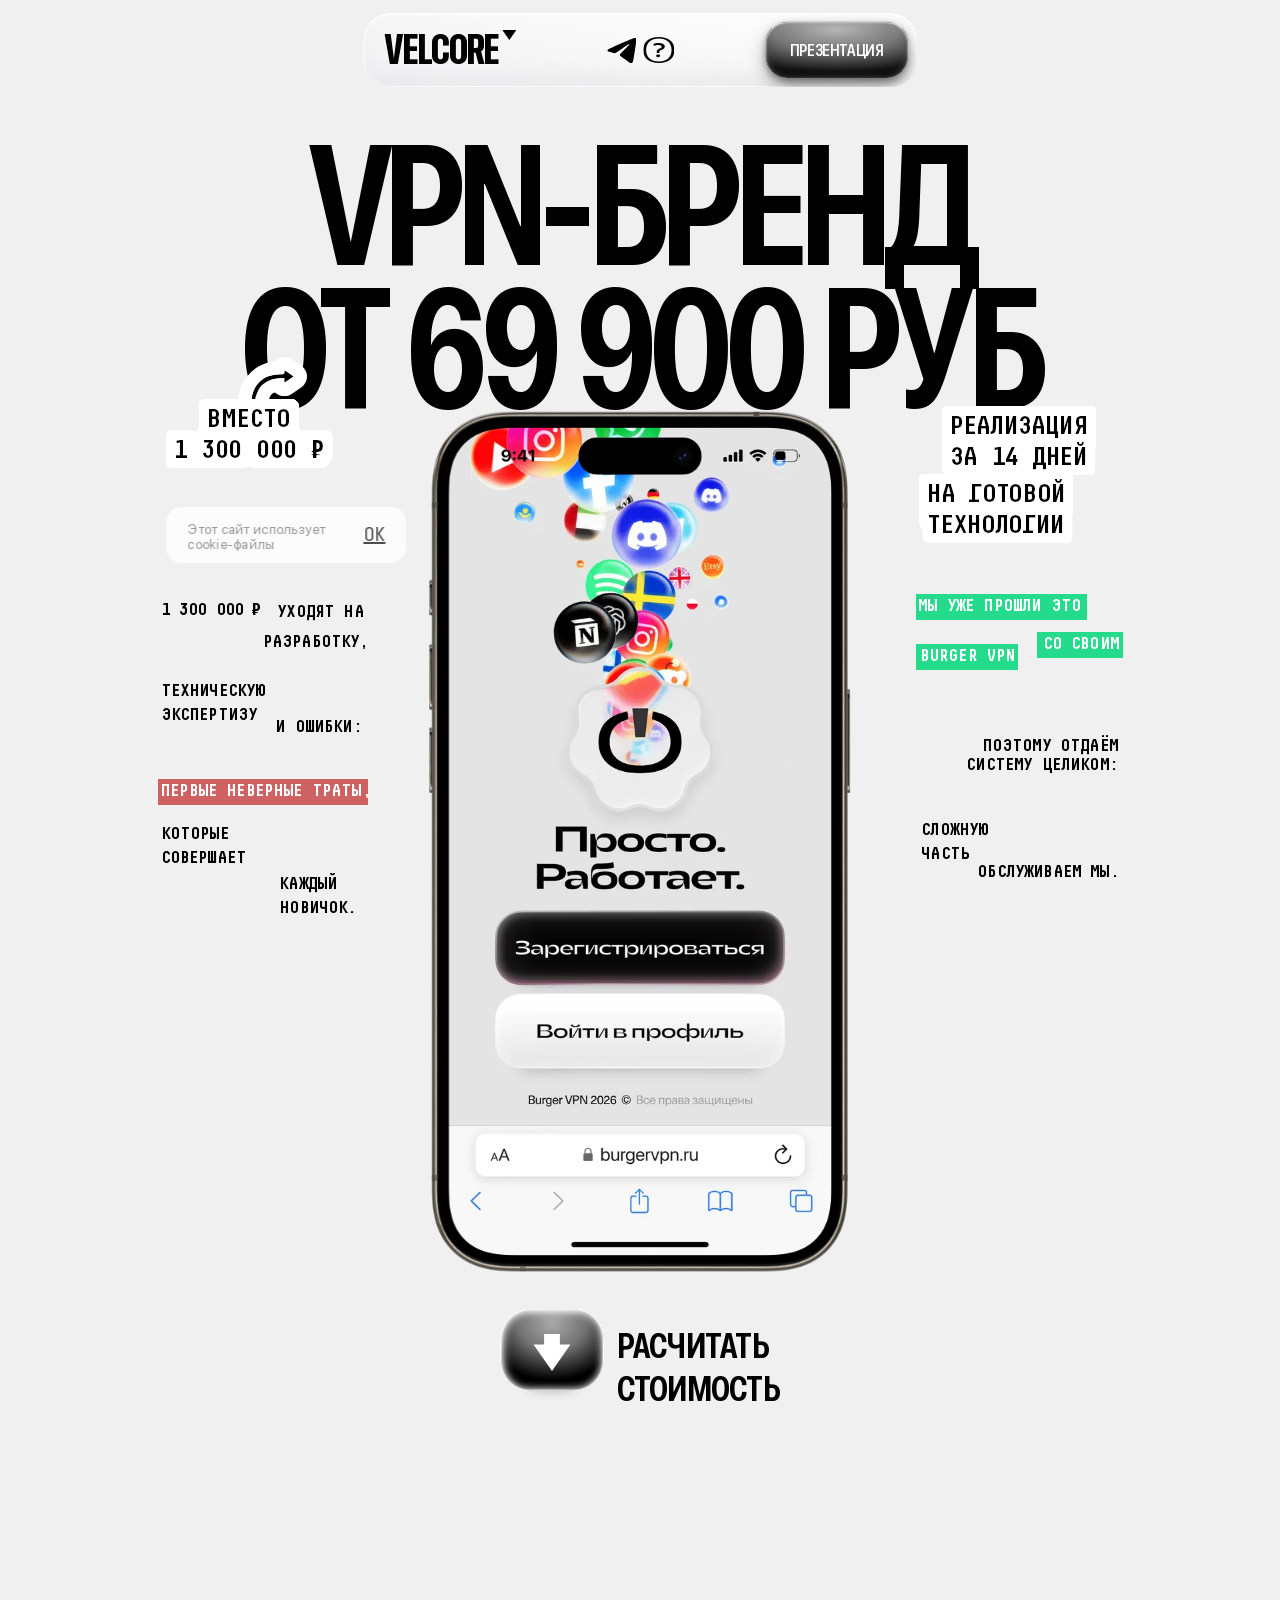
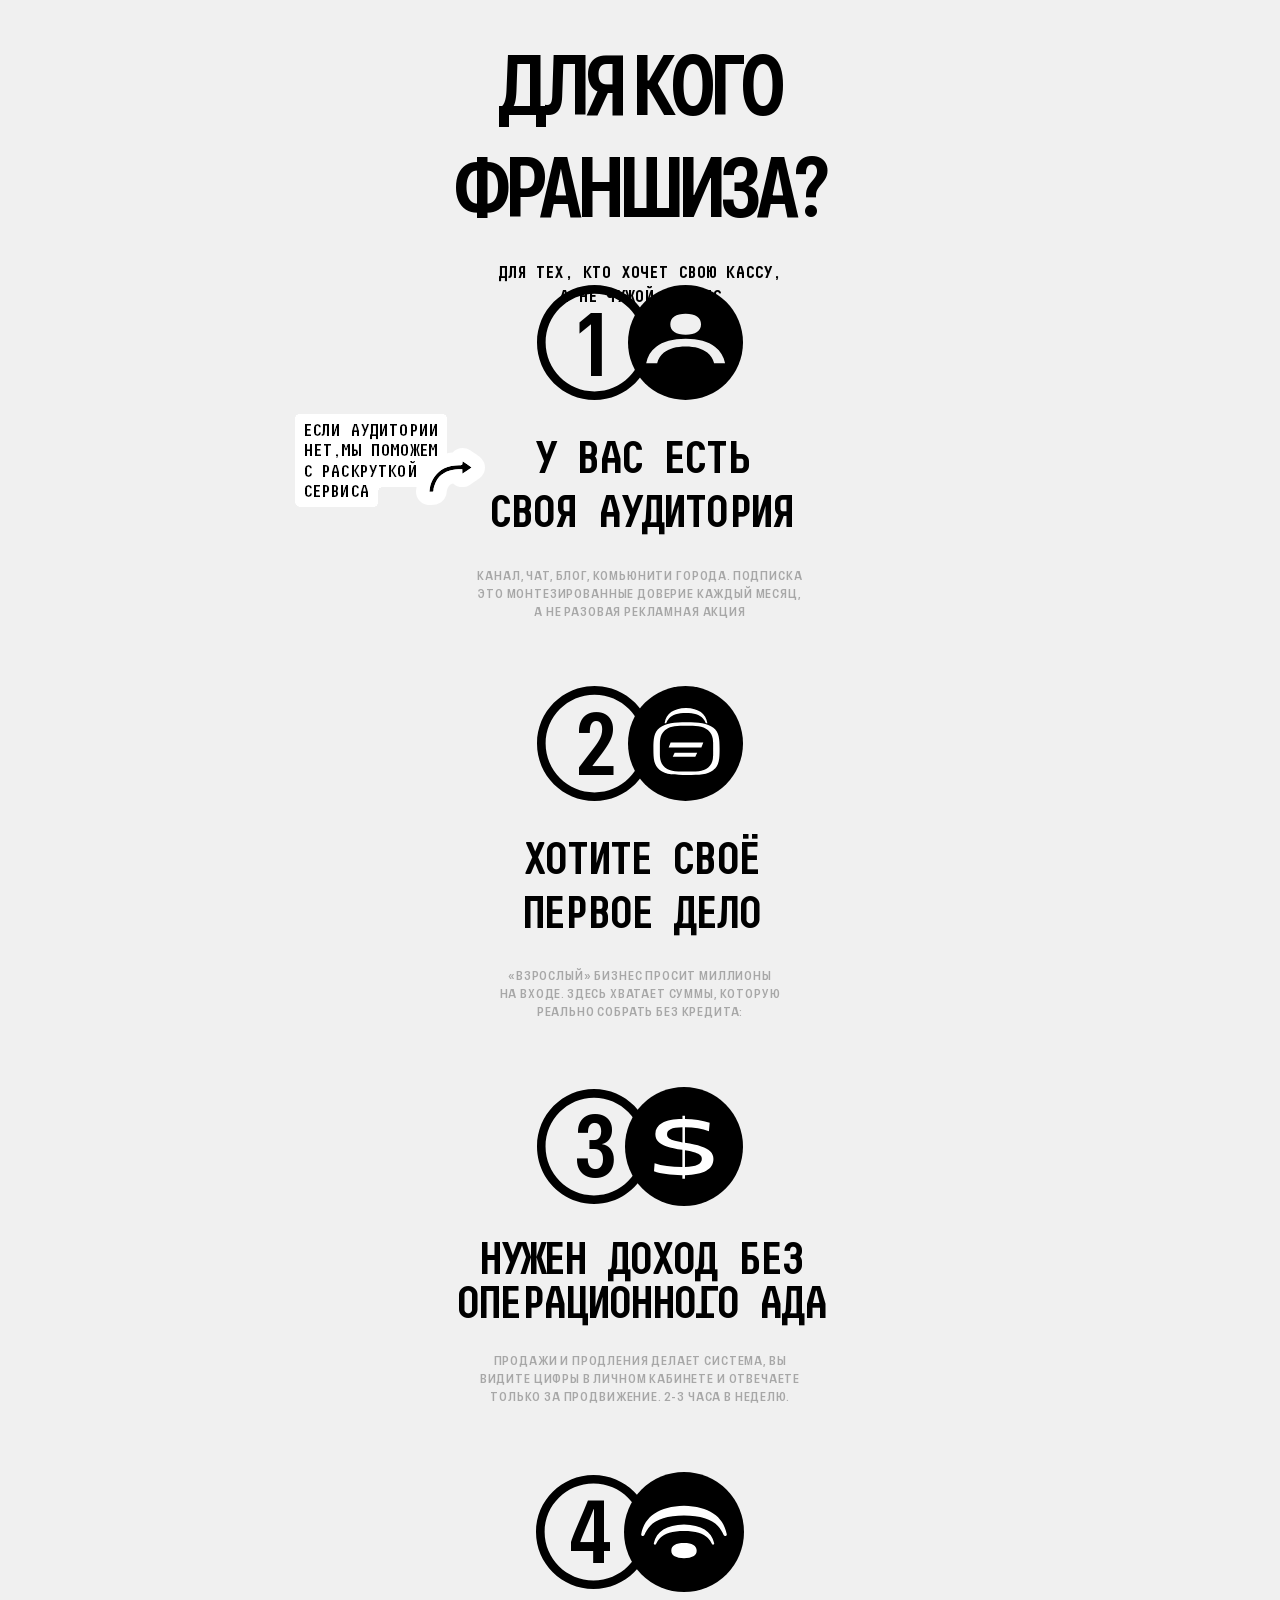
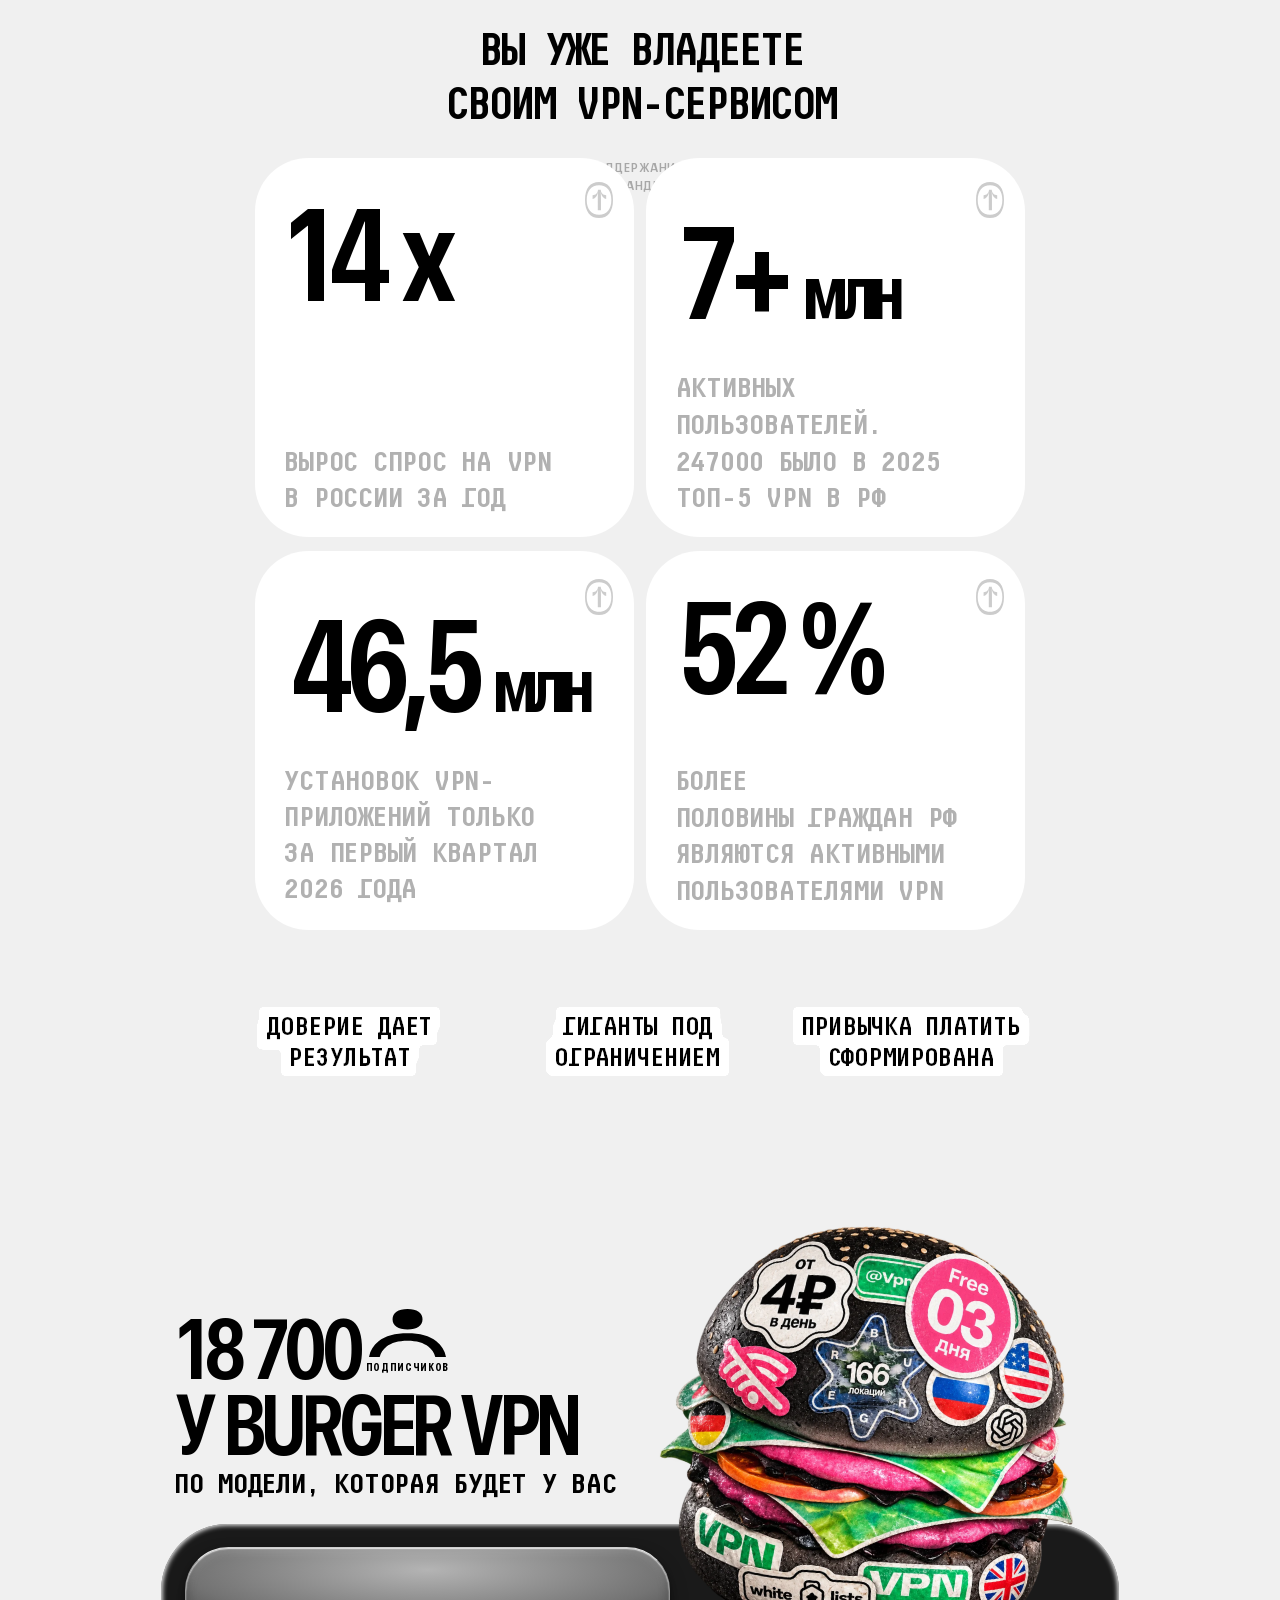
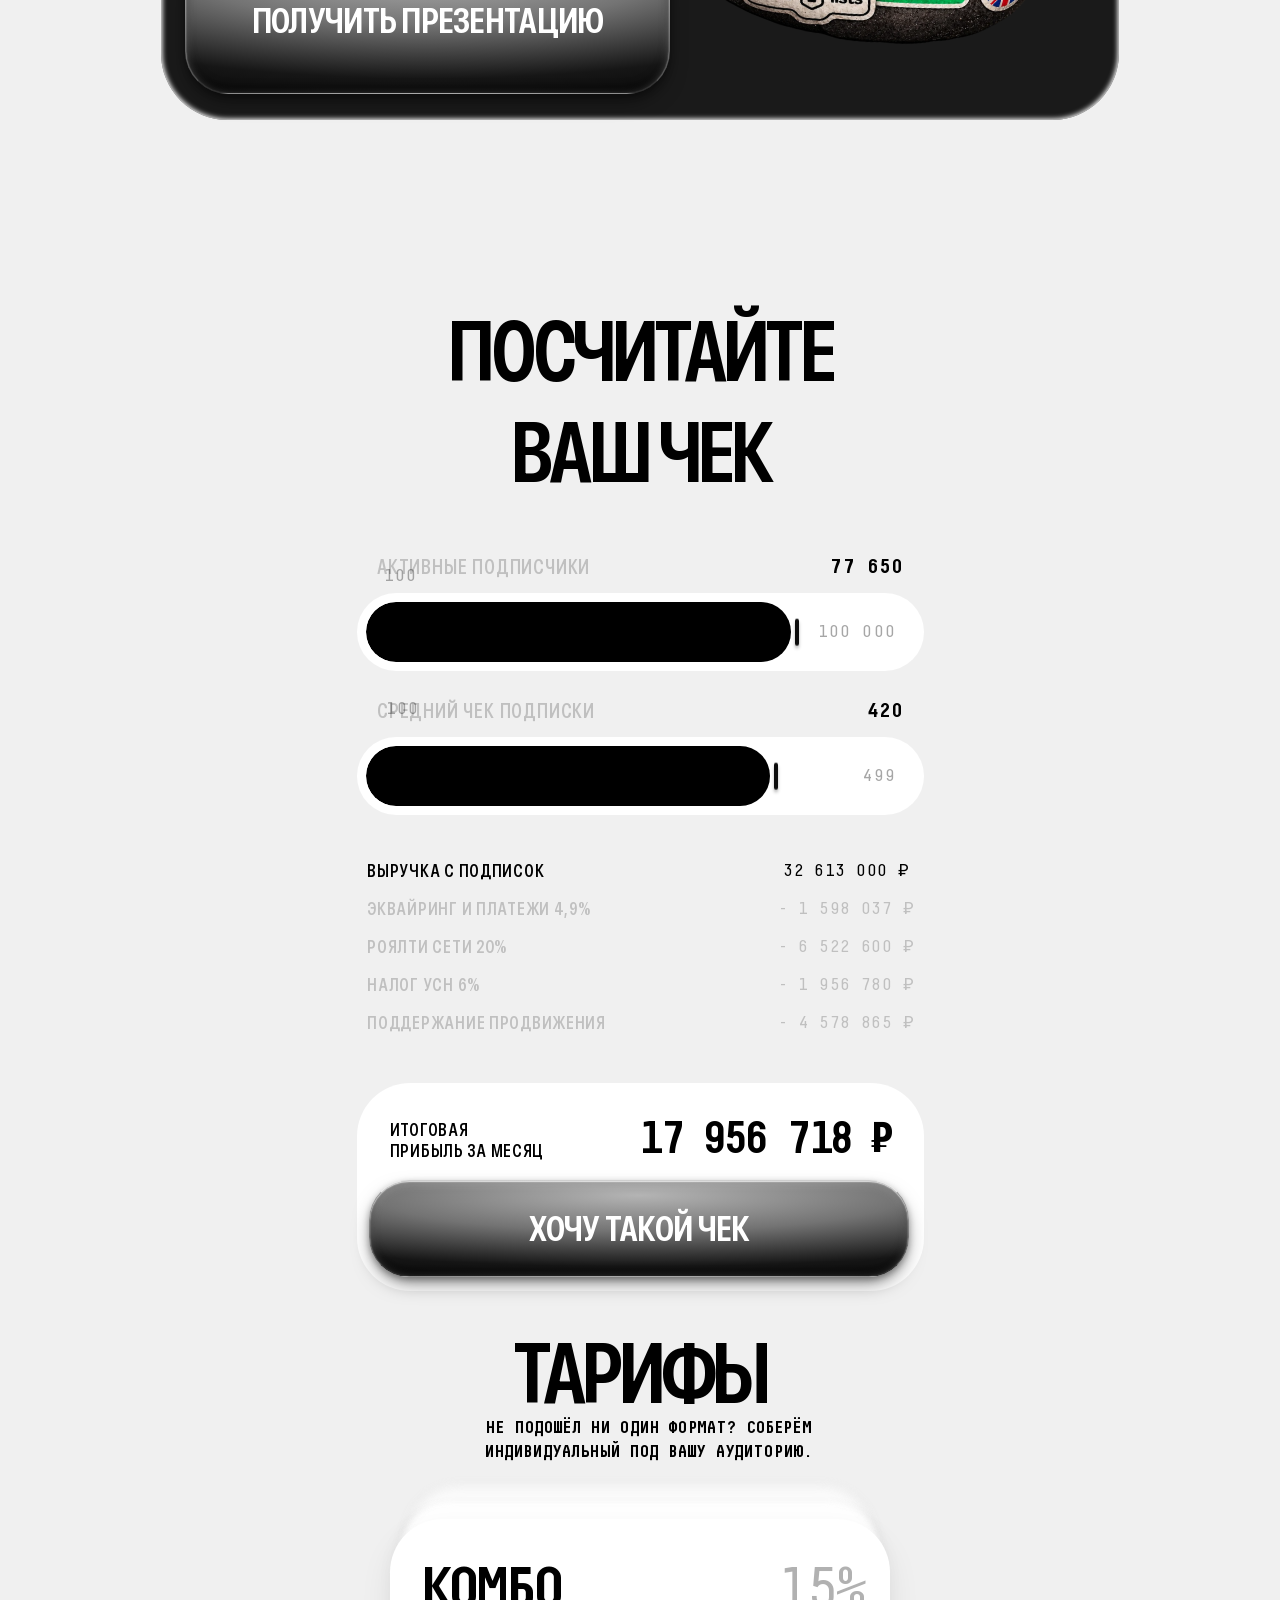
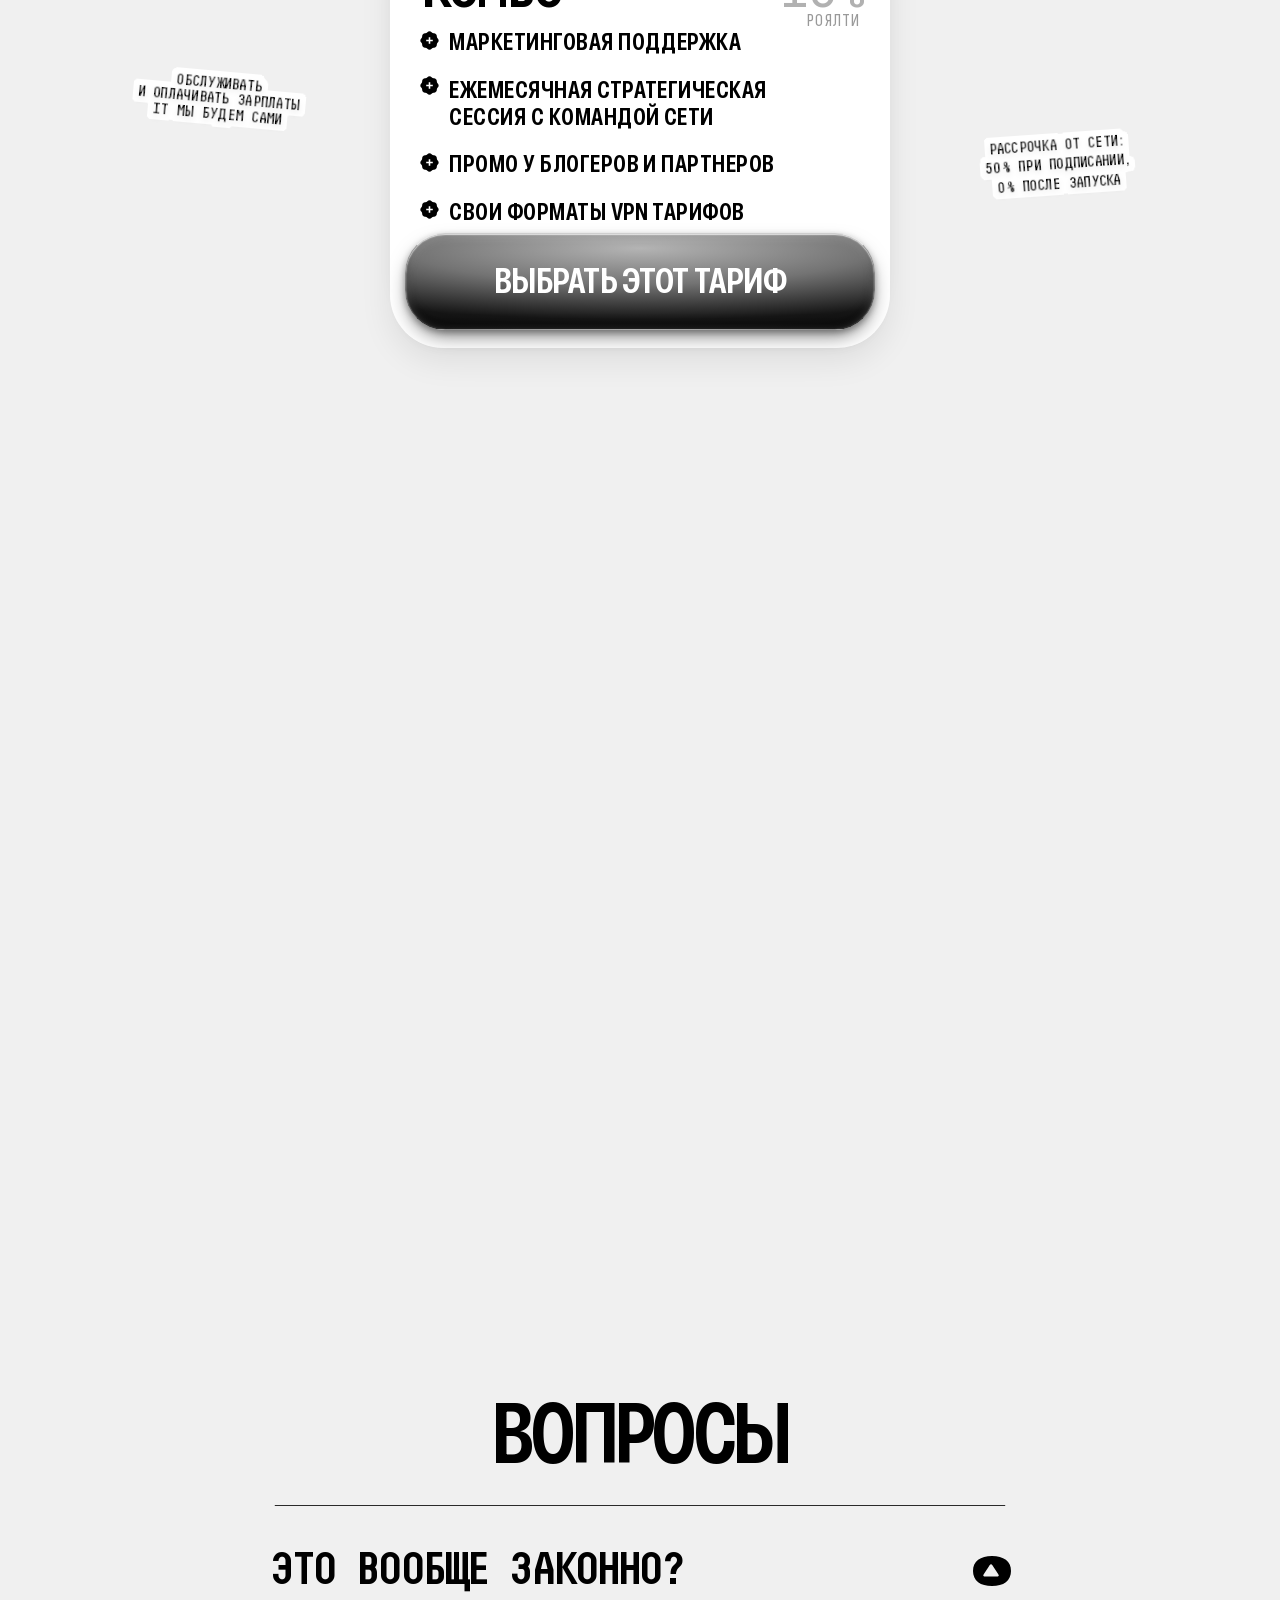
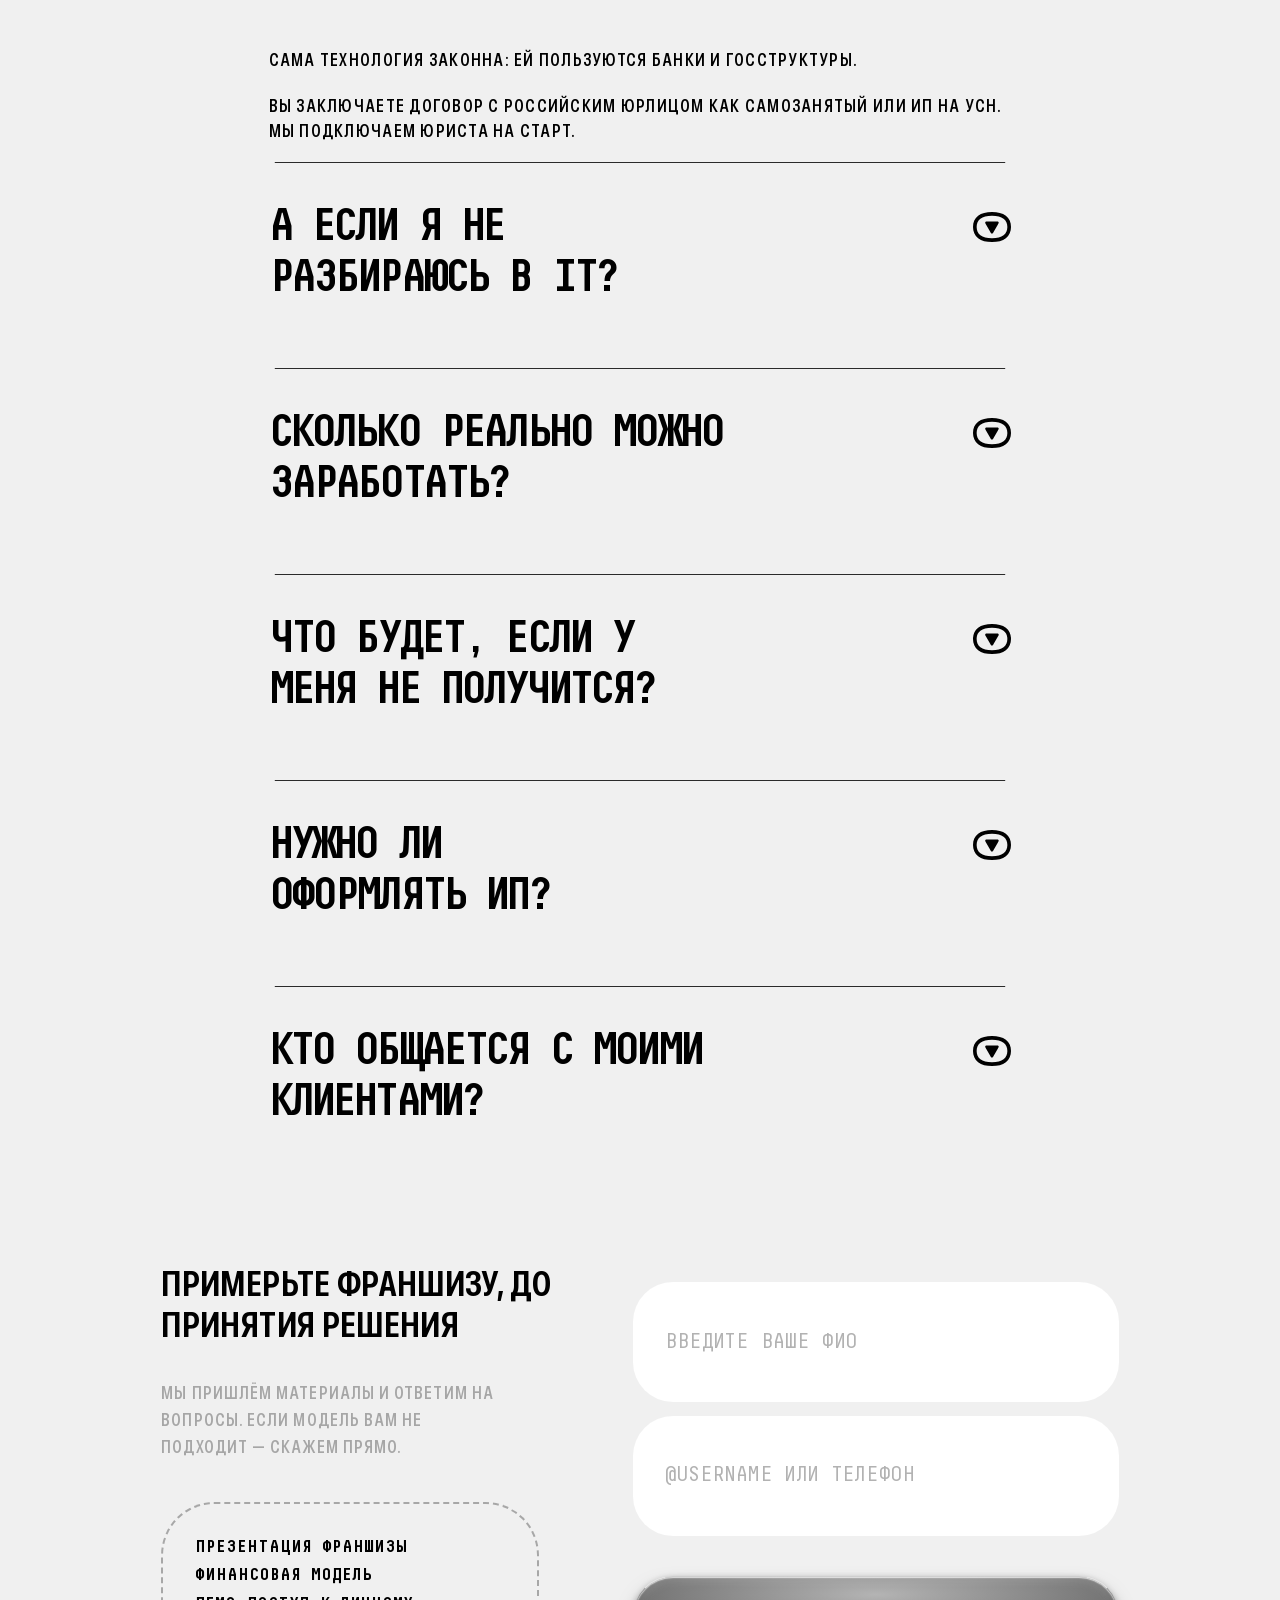
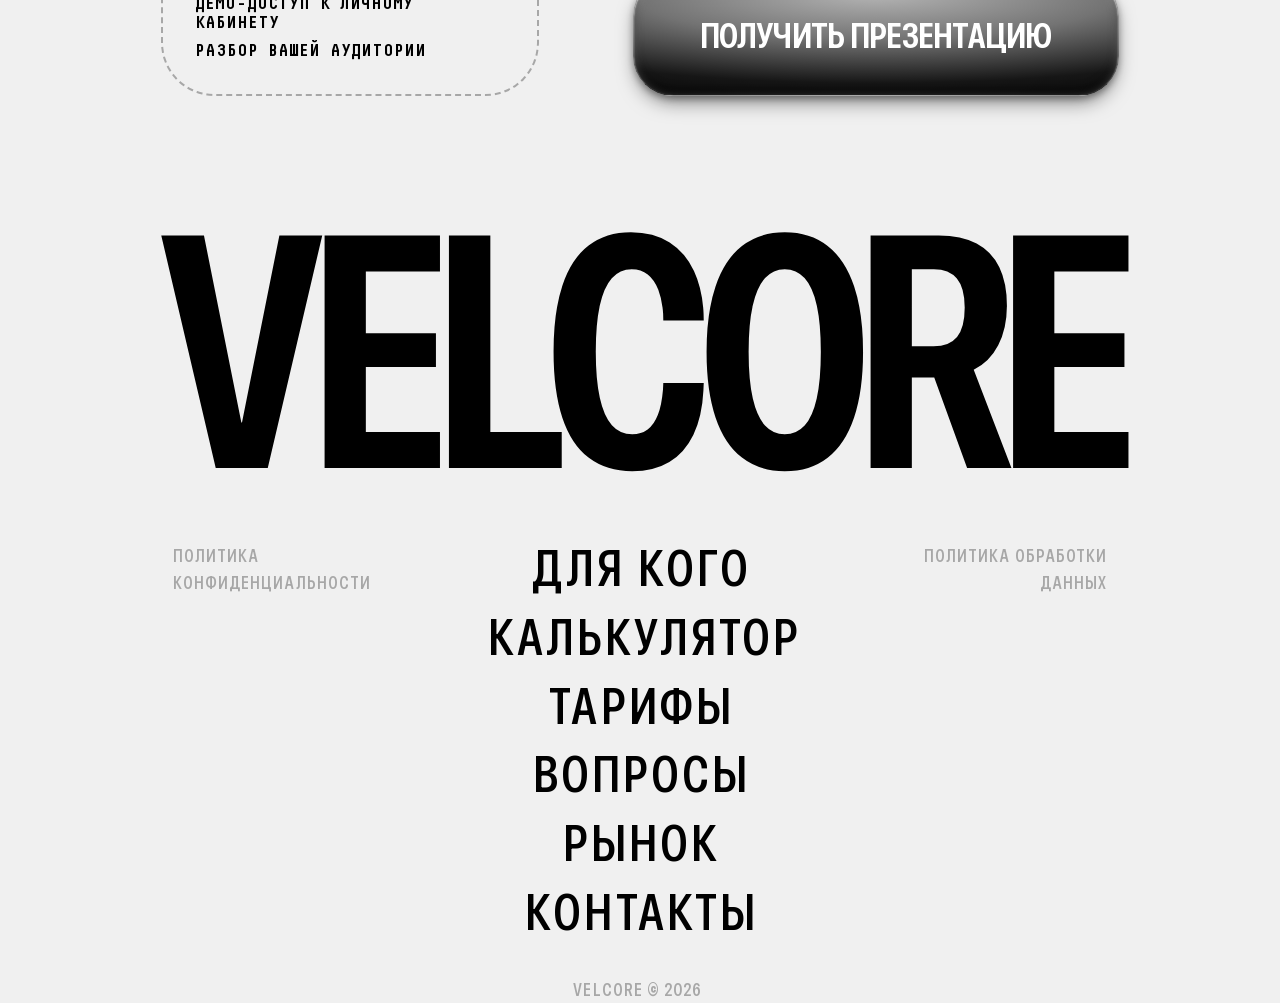
==== commit 676eb4bc: "fix(nav): point 'Для кого' to audience section and 'Рынок' to statistics section" ====
--- a/index.html
+++ b/index.html
@@ -1181,11 +1181,11 @@
                 <div class="stroke-5_454"></div>
               </div>
               <div id="5_448_menu" class="mobile-nav-menu">
-                <p class="mobile-nav-item" data-target="5_504">Для кого</p>
+                <p class="mobile-nav-item" data-target="5_855">Для кого</p>
                 <p class="mobile-nav-item" data-target="5_586">Калькулятор</p>
                 <p class="mobile-nav-item" data-target="5_859">Тарифы</p>
                 <p class="mobile-nav-item" data-target="5_860">Вопросы</p>
-                <p class="mobile-nav-item" data-target="4_221">Рынок</p>
+                <p class="mobile-nav-item" data-target="5_856">Рынок</p>
                 <p class="mobile-nav-item" data-target="5_755">Контакты</p>
               </div>
             </div>
@@ -2063,7 +2063,7 @@
     </div>
   </div>
 
-  <script src="js/main.js?v=23" defer></script>
+  <script src="js/main.js?v=24" defer></script>
 </body>
 
 </html>
